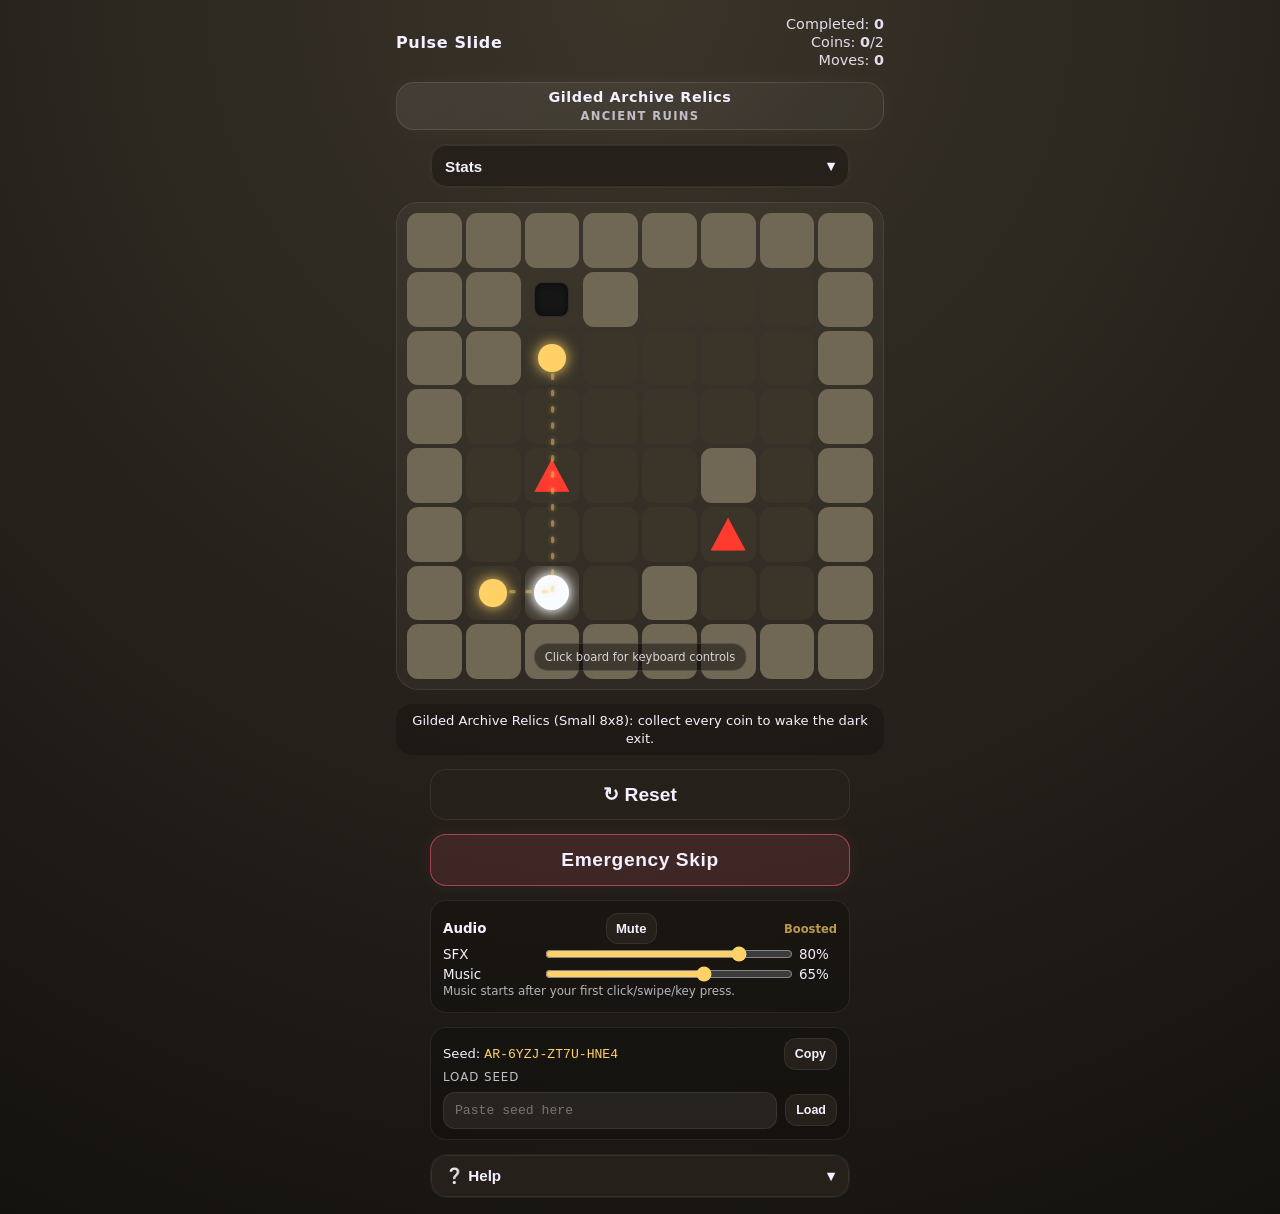
==== index.html @ e26da9d8 "added main file" ====
<!DOCTYPE html>
<html lang="en">
<head>
<meta charset="UTF-8" />
<meta name="viewport" content="width=device-width, initial-scale=1.0, maximum-scale=1.0, user-scalable=no" />
<title>Pulse Slide Puzzle - Themed Endless</title>
<style>
  :root {
    --bg: #12121a;
    --panel: #1d1d2a;
    --grid: #2e2e42;
    --text: #f3f0ff;
    --wall: #55556b;
    --player: #f8fbff;
    --coin: #ffd166;
    --spike: #ff4d2e;
    --exit: #6ee7b7;
    --tether: rgba(255, 209, 102, 0.42);
  }

  * { box-sizing: border-box; -webkit-tap-highlight-color: transparent; }

  body {
    margin: 0;
    min-height: 100vh;
    background: radial-gradient(circle at top, #202033, var(--bg));
    color: var(--text);
    font-family: system-ui, Arial, sans-serif;
    display: flex;
    justify-content: center;
  }

  .app {
    width: min(100vw, 520px);
    min-height: 100vh;
    padding: 16px;
    display: flex;
    flex-direction: column;
    gap: 14px;
  }

  header {
    display: flex;
    justify-content: space-between;
    align-items: center;
    gap: 10px;
  }

  h1 {
    font-size: 1.25rem;
    margin: 0;
    letter-spacing: 0.04em;
  }

  .stats {
    font-size: 0.9rem;
    opacity: 0.9;
    text-align: right;
  }

  .top-stats {
    display: grid;
    gap: 2px;
  }

  .level-name {
    text-align: center;
    background: linear-gradient(135deg, rgba(255,255,255,0.08), rgba(255,255,255,0.035));
    border: 1px solid rgba(255,255,255,0.10);
    border-radius: 18px;
    padding: 10px 12px;
    font-size: 1.05rem;
    font-weight: 800;
    letter-spacing: 0.04em;
    box-shadow: 0 0 28px rgba(255,255,255,0.035);
  }

  .region-name {
    display: block;
    margin-top: 4px;
    font-size: 0.72rem;
    font-weight: 700;
    letter-spacing: 0.12em;
    text-transform: uppercase;
    opacity: 0.72;
  }

  .region-popup {
    position: fixed;
    left: 50%;
    top: 18px;
    z-index: 20;
    width: min(calc(100vw - 32px), 430px);
    padding: 16px;
    border-radius: 20px;
    background: rgba(12,12,18,0.92);
    border: 1px solid rgba(255,255,255,0.18);
    color: var(--text);
    text-align: center;
    box-shadow: 0 20px 50px rgba(0,0,0,0.35), 0 0 30px var(--player);
    transform: translate(-50%, -140%);
    opacity: 0;
    pointer-events: none;
    transition: transform 260ms ease, opacity 260ms ease;
  }

  .region-popup.show {
    transform: translate(-50%, 0);
    opacity: 1;
  }

  .region-popup strong {
    display: block;
    margin: 5px 0 2px;
    font-size: 1.15rem;
  }

  .region-popup span {
    font-size: 0.88rem;
    opacity: 0.82;
  }

  .stats-panel {
    background: rgba(0,0,0,0.20);
    border: 1px solid rgba(255,255,255,0.08);
    border-radius: 16px;
    overflow: hidden;
  }

  .stats-toggle {
    width: 100%;
    display: flex;
    justify-content: space-between;
    align-items: center;
    padding: 12px 14px;
    font-size: 0.95rem;
    border-radius: 16px;
  }

  .stats-grid {
    display: none;
    grid-template-columns: repeat(2, 1fr);
    gap: 8px;
    padding: 0 12px 12px;
  }

  .stats-panel.open .stats-grid {
    display: grid;
  }

  .stat-card {
    background: rgba(255,255,255,0.05);
    border-radius: 12px;
    padding: 10px;
    font-size: 0.85rem;
  }

  .stat-card strong {
    display: block;
    font-size: 1.2rem;
    margin-top: 2px;
  }

  .new-run-card {
    grid-column: 1 / -1;
    display: grid;
    grid-template-columns: 1fr auto;
    align-items: center;
    gap: 10px;
  }

  .new-run-button {
    padding: 9px 12px;
    border-radius: 12px;
    font-size: 0.78rem;
    white-space: nowrap;
  }

  .board-wrap {
    background: rgba(255,255,255,0.04);
    border: 1px solid rgba(255,255,255,0.08);
    border-radius: 22px;
    padding: 10px;
    touch-action: none;
    user-select: none;
  }

  #board {
    width: 100%;
    aspect-ratio: 1 / 1;
    display: grid;
    gap: 4px;
    position: relative;
  }

  .cell {
    position: relative;
    background: var(--grid);
    border-radius: 11px;
    overflow: hidden;
    z-index: 1;
  }

  .tether-layer {
    position: absolute;
    inset: 0;
    width: 100%;
    height: 100%;
    pointer-events: none;
    z-index: 2;
    overflow: visible;
  }

  .energy-tether {
    stroke: var(--tether);
    stroke-width: 0.055;
    stroke-linecap: round;
    stroke-dasharray: 0.06 0.22;
    filter: drop-shadow(0 0 0.05px var(--coin));
    animation: tetherFlow 4.8s linear infinite;
  }

  .cell.wall { background: var(--wall); }

  .piece {
    position: absolute;
    inset: 18%;
    display: grid;
    place-items: center;
    animation: pulse 1.4s infinite ease-in-out;
    z-index: 3;
  }

  .player {
    background: var(--player);
    border-radius: 50%;
    border: 2px solid rgba(255,255,255,0.85);
    box-shadow: 0 0 20px var(--player), 0 0 9px rgba(255,255,255,0.8);
  }

  #board.player-sliding .cell .player,
  #board.player-entering-door .cell .player {
    opacity: 0;
    visibility: hidden;
  }

  .slide-player-overlay {
    position: absolute;
    border-radius: 50%;
    background: var(--player);
    border: 2px solid rgba(255,255,255,0.85);
    box-shadow: 0 0 22px var(--player), 0 0 11px rgba(255,255,255,0.85);
    z-index: 30;
    pointer-events: none;
    animation: slidePlayerPulse 700ms ease-in-out infinite;
    will-change: transform, left, top;
  }

  @keyframes slidePlayerPulse {
    0%, 100% { transform: translate(-50%, -50%) scale(0.92); opacity: 0.82; }
    50% { transform: translate(-50%, -50%) scale(1.06); opacity: 1; }
  }

  .player.player-spawn {
    animation: playerSpawnIn 520ms cubic-bezier(0.16, 1, 0.3, 1) forwards, pulse 1.4s infinite ease-in-out 520ms;
  }

  .player.player-spawn::before,
  .player.player-spawn::after {
    content: "";
    position: absolute;
    inset: -70%;
    border-radius: 999px;
    pointer-events: none;
  }

  .player.player-spawn::before {
    border: 2px solid var(--player);
    box-shadow: 0 0 22px var(--player), inset 0 0 16px var(--player);
    animation: playerSpawnRing 560ms ease-out forwards;
  }

  .player.player-spawn::after {
    background: radial-gradient(circle, rgba(255,255,255,0.55), transparent 62%);
    animation: playerSpawnGlow 500ms ease-out forwards;
  }

  .board-wrap.player-spawn-glow {
    animation: playerBoardSpawnGlow 560ms ease-out;
  }

  .player.player-dematerialize {
    animation: playerDematerialize 620ms ease-in forwards;
  }

  .player.player-dematerialize::before,
  .player.player-dematerialize::after {
    content: "";
    position: absolute;
    inset: -80%;
    border-radius: 999px;
    pointer-events: none;
  }

  .player.player-dematerialize::before {
    border: 2px solid var(--spike);
    box-shadow: 0 0 24px var(--spike), inset 0 0 18px var(--spike);
    animation: playerDeathRing 620ms ease-out forwards;
  }

  .player.player-dematerialize::after {
    background: radial-gradient(circle, rgba(255,255,255,0.62), var(--spike) 34%, transparent 68%);
    mix-blend-mode: screen;
    animation: playerDeathGlow 560ms ease-out forwards;
  }


  .player-death-screen-flash {
    position: fixed;
    inset: 0;
    z-index: 92;
    pointer-events: none;
    background: var(--player);
    opacity: 0;
    animation: playerDeathScreenFlash 360ms ease-out forwards;
  }

  @keyframes playerDeathScreenFlash {
    0% { opacity: 0; }
    18% { opacity: 0.34; }
    100% { opacity: 0; }
  }

  .board-wrap.player-death-glow {
    animation: playerBoardDeathGlow 420ms ease-out;
  }

  .player-death-burst {
    position: absolute;
    width: min(12%, 54px);
    aspect-ratio: 1 / 1;
    left: 50%;
    top: 50%;
    transform: translate(-50%, -50%);
    pointer-events: none;
    z-index: 14;
  }

  .player-death-burst span {
    position: absolute;
    left: 50%;
    top: 50%;
    width: 14%;
    height: 14%;
    border-radius: 999px;
    background: var(--player);
    box-shadow: 0 0 10px var(--player), 0 0 18px var(--spike);
    transform: translate(-50%, -50%) scale(0.5);
    opacity: 0;
    animation: playerDeathParticle 620ms ease-out forwards;
  }

  .player-death-burst span:nth-child(1) { --dx: -1.30; --dy: -1.05; animation-delay: 0ms; }
  .player-death-burst span:nth-child(2) { --dx:  1.18; --dy: -1.10; animation-delay: 25ms; }
  .player-death-burst span:nth-child(3) { --dx: -1.48; --dy:  0.08; animation-delay: 50ms; }
  .player-death-burst span:nth-child(4) { --dx:  1.42; --dy:  0.02; animation-delay: 75ms; }
  .player-death-burst span:nth-child(5) { --dx: -0.82; --dy:  1.08; animation-delay: 100ms; }
  .player-death-burst span:nth-child(6) { --dx:  0.86; --dy:  1.15; animation-delay: 125ms; }
  .player-death-burst span:nth-child(7) { --dx:  0.00; --dy: -1.55; animation-delay: 150ms; }
  .player-death-burst span:nth-child(8) { --dx:  0.10; --dy:  1.55; animation-delay: 175ms; }
  .player-death-burst span:nth-child(9) { --dx: -1.08; --dy: -0.48; animation-delay: 200ms; }
  .player-death-burst span:nth-child(10) { --dx:  1.08; --dy: -0.46; animation-delay: 225ms; }

  .coin {
    inset: 25%;
    background: var(--coin);
    border-radius: 50%;
    box-shadow: 0 0 14px var(--coin);
    animation-duration: 1s;
  }

  .coin-screen-flash {
    position: fixed;
    inset: 0;
    z-index: 90;
    pointer-events: none;
    background: var(--coin);
    opacity: 0;
    animation: coinScreenFlash 170ms ease-out forwards;
  }

  .board-wrap.coin-glow {
    animation: coinBoardGlow 230ms ease-out;
  }

  .coin-burst {
    position: absolute;
    width: min(9.5%, 42px);
    aspect-ratio: 1 / 1;
    border-radius: 999px;
    background: var(--coin);
    box-shadow: 0 0 18px var(--coin), 0 0 34px var(--coin);
    pointer-events: none;
    z-index: 12;
    transform: translate(-50%, -50%) scale(0.65);
    animation: coinBurstPop 260ms ease-out forwards;
  }

  .coin-burst::after {
    content: "";
    position: absolute;
    inset: -45%;
    border-radius: inherit;
    border: 2px solid var(--coin);
    opacity: 0.85;
    animation: coinRingPop 310ms ease-out forwards;
  }

  @keyframes playerSpawnIn {
    0% { transform: scale(0.2); opacity: 0; filter: blur(4px); }
    55% { transform: scale(1.22); opacity: 1; filter: blur(0); }
    78% { transform: scale(0.92); opacity: 1; }
    100% { transform: scale(1); opacity: 1; }
  }

  @keyframes playerSpawnRing {
    0% { transform: scale(0.2); opacity: 0.95; }
    100% { transform: scale(1.85); opacity: 0; }
  }

  @keyframes playerSpawnGlow {
    0% { transform: scale(0.35); opacity: 0.9; }
    100% { transform: scale(1.8); opacity: 0; }
  }

  @keyframes playerBoardSpawnGlow {
    0% { box-shadow: 0 0 0 rgba(0,0,0,0), inset 0 0 0 rgba(0,0,0,0); }
    42% { box-shadow: 0 0 26px var(--player), inset 0 0 18px rgba(255,255,255,0.38); }
    100% { box-shadow: 0 0 0 rgba(0,0,0,0), inset 0 0 0 rgba(0,0,0,0); }
  }

  @keyframes playerDematerialize {
    0% { transform: scale(1); opacity: 1; filter: blur(0); }
    28% { transform: scale(1.26); opacity: 1; filter: blur(0); }
    100% { transform: scale(0.16) rotate(18deg); opacity: 0; filter: blur(6px); }
  }

  @keyframes playerDeathRing {
    0% { transform: scale(0.35); opacity: 0.95; }
    100% { transform: scale(2.2); opacity: 0; }
  }

  @keyframes playerDeathGlow {
    0% { transform: scale(0.35); opacity: 0.95; }
    100% { transform: scale(1.85); opacity: 0; }
  }

  @keyframes playerBoardDeathGlow {
    0% { box-shadow: 0 0 0 rgba(0,0,0,0), inset 0 0 0 rgba(0,0,0,0); }
    38% { box-shadow: 0 0 34px var(--spike), inset 0 0 26px rgba(255,77,46,0.42); }
    100% { box-shadow: 0 0 0 rgba(0,0,0,0), inset 0 0 0 rgba(0,0,0,0); }
  }

  @keyframes playerDeathParticle {
    0% { transform: translate(-50%, -50%) scale(0.45); opacity: 0; }
    18% { opacity: 1; }
    100% { transform: translate(calc(-50% + (var(--dx) * 34px)), calc(-50% + (var(--dy) * 34px))) scale(0.1); opacity: 0; }
  }

  @keyframes coinScreenFlash {
    0% { opacity: 0.14; }
    100% { opacity: 0; }
  }

  @keyframes coinBoardGlow {
    0% { box-shadow: 0 0 0 rgba(0,0,0,0), 0 0 0 var(--coin); }
    45% { box-shadow: 0 0 28px var(--coin), inset 0 0 22px var(--coin); }
    100% { box-shadow: 0 0 0 rgba(0,0,0,0), inset 0 0 0 rgba(0,0,0,0); }
  }

  @keyframes coinBurstPop {
    0% { transform: translate(-50%, -50%) scale(0.55); opacity: 0.95; }
    70% { transform: translate(-50%, -50%) scale(1.75); opacity: 0.72; }
    100% { transform: translate(-50%, -50%) scale(2.1); opacity: 0; }
  }

  @keyframes coinRingPop {
    0% { transform: scale(0.25); opacity: 0.9; }
    100% { transform: scale(1.7); opacity: 0; }
  }

  .spike {
    inset: 20% 18%;
    background: var(--spike);
    clip-path: polygon(50% 0%, 100% 100%, 0% 100%);
    box-shadow: 0 0 14px var(--spike);
    animation-duration: 0.82s;
  }

  .exit {
    inset: 18%;
    background: var(--coin);
    border-radius: 25%;
    box-shadow: 0 0 18px var(--coin);
  }

  .exit.locked {
    background: rgba(12, 14, 18, 0.92);
    border: 1px solid rgba(255,255,255,0.12);
    box-shadow: inset 0 0 10px rgba(0,0,0,0.8);
    animation: none;
    opacity: 0.82;
  }

  .exit.active {
    animation-duration: 0.95s;
  }

  @keyframes pulse {
    0%, 100% { transform: scale(0.9); opacity: 0.75; }
    50% { transform: scale(1.05); opacity: 1; }
  }

  @keyframes tetherFlow {
    from { stroke-dashoffset: 0; opacity: 0.16; }
    50% { opacity: 0.36; }
    to { stroke-dashoffset: -1.4; opacity: 0.16; }
  }


  .seed-panel {
    display: grid;
    gap: 10px;
    margin-top: 10px;
    padding: 10px 12px;
    border-radius: 16px;
    background: rgba(0,0,0,0.22);
    border: 1px solid rgba(255,255,255,0.08);
    font-size: 0.82rem;
  }

  .seed-current {
    display: flex;
    align-items: center;
    justify-content: space-between;
    gap: 10px;
  }

  .seed-load {
    display: grid;
    grid-template-columns: 1fr auto;
    gap: 8px;
    align-items: center;
  }

  .seed-load label {
    grid-column: 1 / -1;
    font-size: 0.74rem;
    opacity: 0.78;
    text-transform: uppercase;
    letter-spacing: 0.08em;
  }

  .seed-load input {
    min-width: 0;
    border: 0;
    border-radius: 12px;
    padding: 11px 12px;
    background: rgba(255,255,255,0.07);
    color: var(--text);
    font-family: ui-monospace, SFMono-Regular, Menlo, Consolas, monospace;
    font-size: 0.82rem;
    box-shadow: inset 0 0 0 1px rgba(255,255,255,0.08);
  }

  .seed-input-panel {
    margin-top: 0;
  }

  .seed-button-panel {
    margin-top: 0;
  }

  .seed-load-input-only {
    grid-template-columns: 1fr;
  }

  .seed-load-button-wide {
    width: 100%;
    padding: 11px 12px;
  }

  .seed-panel code {
    font-family: ui-monospace, SFMono-Regular, Menlo, Consolas, monospace;
    color: var(--coin);
    overflow-wrap: anywhere;
  }

  .seed-copy {
    padding: 9px 11px;
    border-radius: 12px;
    font-size: 0.78rem;
    white-space: nowrap;
  }

  .help-panel {
    background: rgba(0,0,0,0.20);
    border: 1px solid rgba(255,255,255,0.08);
    border-radius: 16px;
    overflow: hidden;
  }

  .help-toggle {
    width: 100%;
    display: flex;
    justify-content: space-between;
    align-items: center;
    padding: 12px 14px;
    font-size: 0.95rem;
    border-radius: 16px;
  }

  .help-content {
    display: none;
    padding: 0 14px 14px;
    font-size: 0.9rem;
    line-height: 1.55;
    opacity: 0.95;
  }

  .help-panel.open .help-content { display: block; }

  .help-icons {
    display: grid;
    grid-template-columns: repeat(2, 1fr);
    gap: 6px;
    margin-bottom: 8px;
  }

  .help-icons span {
    background: rgba(255,255,255,0.05);
    border-radius: 10px;
    padding: 7px 8px;
  }

  .board-wrap.wall-shake {
    animation: wallShake 170ms ease-in-out;
  }

  @keyframes wallShake {
    0%, 100% { transform: translateX(0); }
    20% { transform: translateX(-4px); }
    40% { transform: translateX(4px); }
    60% { transform: translateX(-2px); }
    80% { transform: translateX(2px); }
  }



  @media (prefers-reduced-motion: reduce) {
    .board-wrap.wall-shake,
    .board-wrap.coin-glow,
    .board-wrap.player-spawn-glow,
    .coin-screen-flash,
    .coin-burst,
    .coin-burst::after,
    .player.player-spawn,
    .player.player-spawn::before,
    .player.player-spawn::after { animation: none; }
  }

  .energy-tether.exit-ready {
    stroke: var(--coin);
    stroke-width: 0.06;
    filter: drop-shadow(0 0 0.06px var(--coin));
  }


  .level-transition {
    position: fixed;
    inset: 0;
    z-index: 100;
    pointer-events: none;
    background: var(--exit);
    opacity: 0;
    transition: opacity 360ms ease;
  }

  .level-transition.show {
    opacity: 1;
  }

  .controls {
    display: flex;
    justify-content: center;
    margin: 0 auto;
  }

  .reset-button {
    min-width: 150px;
  }

  button {
    border: 0;
    border-radius: 16px;
    background: var(--panel);
    color: var(--text);
    padding: 14px;
    font-size: 1.2rem;
    font-weight: 700;
    box-shadow: inset 0 0 0 1px rgba(255,255,255,0.08);
  }

  button:active { transform: scale(0.96); }
  .empty { visibility: hidden; }

  .message {
    min-height: 42px;
    padding: 12px;
    background: rgba(0,0,0,0.22);
    border-radius: 16px;
    font-size: 0.95rem;
    line-height: 1.35;
    text-align: center;
  }

  .legend {
    display: grid;
    grid-template-columns: repeat(2, 1fr);
    gap: 8px;
    font-size: 0.85rem;
    opacity: 0.9;
  }

  .skip-button {
    border: 1px solid rgba(255,92,122,0.55);
    background: rgba(255,92,122,0.13);
    color: var(--text);
    border-radius: 16px;
    padding: 13px 14px;
    font-weight: 800;
    letter-spacing: 0.03em;
    box-shadow: 0 0 18px rgba(255,92,122,0.08);
  }

  .skip-button:active {
    transform: scale(0.98);
  }

  .legend span {
    background: rgba(255,255,255,0.05);
    border-radius: 12px;
    padding: 8px;
  }


  .cell.spike-cell {
    overflow: visible;
  }

  .spike-emitter {
    position: absolute;
    inset: 0;
    z-index: 4;
    pointer-events: none;
    overflow: visible;
  }

  .spike-particle {
    position: absolute;
    width: 9%;
    height: 9%;
    left: 50%;
    top: 45%;
    border-radius: 999px;
    background: var(--spike);
    opacity: 0;
    pointer-events: none;
    box-shadow: 0 0 8px var(--spike), 0 0 14px var(--spike);
    animation: spikeEmber 1.55s ease-out infinite;
    transform: translate(-50%, -50%) scale(0.25);
  }

  .spike-particle.p1 { --dx: -1.20; --dy: -1.22; animation-delay: -0.05s; }
  .spike-particle.p2 { --dx:  1.12; --dy: -1.02; animation-delay: -0.24s; }
  .spike-particle.p3 { --dx: -0.88; --dy:  0.58; animation-delay: -0.43s; }
  .spike-particle.p4 { --dx:  0.94; --dy:  0.44; animation-delay: -0.66s; }
  .spike-particle.p5 { --dx:  0.00; --dy: -1.48; animation-delay: -0.88s; }
  .spike-particle.p6 { --dx: -1.38; --dy: -0.18; animation-delay: -1.08s; }
  .spike-particle.p7 { --dx:  1.36; --dy: -0.26; animation-delay: -1.25s; }
  .spike-particle.p8 { --dx:  0.28; --dy:  0.92; animation-delay: -1.42s; }

  @keyframes spikeEmber {
    0% { transform: translate(-50%, -50%) scale(0.2); opacity: 0; }
    16% { opacity: 0.95; }
    55% { opacity: 0.55; }
    100% { transform: translate(calc(-50% + (var(--dx) * 22px)), calc(-50% + (var(--dy) * 22px))) scale(0.08); opacity: 0; }
  }

  .skip-modal-backdrop {
    position: fixed;
    inset: 0;
    z-index: 40;
    display: none;
    align-items: center;
    justify-content: center;
    padding: 18px;
    background: rgba(0, 0, 0, 0.58);
    backdrop-filter: blur(5px);
  }

  .skip-modal-backdrop.show {
    display: flex;
  }

  .skip-modal {
    width: min(100%, 420px);
    border-radius: 24px;
    padding: 18px;
    text-align: center;
    background: rgba(18, 18, 26, 0.96);
    border: 1px solid rgba(255, 255, 255, 0.16);
    box-shadow: 0 24px 70px rgba(0,0,0,0.45), 0 0 24px rgba(255, 92, 122, 0.16);
  }

  .skip-modal h2 {
    margin: 0 0 8px;
    font-size: 1.1rem;
  }

  .skip-modal p {
    margin: 8px 0;
    line-height: 1.35;
    opacity: 0.9;
  }

  .skip-level-title {
    display: block;
    margin: 10px 0;
    font-size: 1.05rem;
    font-weight: 900;
    color: var(--coin);
  }

  .skip-modal-actions {
    display: grid;
    grid-template-columns: 1fr;
    gap: 10px;
    margin-top: 16px;
  }

  .skip-keep-button {
    background: rgba(255,255,255,0.10);
  }

  .skip-confirm-button {
    border: 1px solid rgba(255,92,122,0.62);
    background: rgba(255,92,122,0.18);
  }


  .audio-panel {
    display: grid;
    gap: 10px;
    padding: 12px;
    border-radius: 16px;
    background: rgba(0,0,0,0.22);
    border: 1px solid rgba(255,255,255,0.08);
    font-size: 0.84rem;
  }

  .audio-panel-header {
    display: flex;
    justify-content: space-between;
    align-items: center;
    gap: 10px;
    font-weight: 800;
  }

  .audio-row {
    display: grid;
    grid-template-columns: 92px 1fr 38px;
    align-items: center;
    gap: 8px;
  }

  .audio-row input[type="range"] {
    width: 100%;
    accent-color: var(--coin);
  }

  .mute-button {
    padding: 8px 10px;
    border-radius: 12px;
    font-size: 0.82rem;
    white-space: nowrap;
  }

  .audio-hint {
    font-size: 0.74rem;
    opacity: 0.72;
    line-height: 1.3;
  }

</style>

<style id="compact-layout-patch">
html,body{height:100vh;overflow:hidden;}
body{overscroll-behavior:none;}
.app{
height:100vh!important;
max-height:100vh!important;
padding:8px!important;
gap:8px!important;
overflow:hidden!important;
}
header h1{font-size:1rem!important}
.level-name{padding:6px 10px!important;font-size:.9rem!important}
.message{min-height:auto!important;padding:8px!important;font-size:.82rem!important}
.stats-panel,.seed-panel,.audio-panel,.help-panel{display:none!important;}
.board-wrap{flex:1 1 auto!important;min-height:0!important;}
#board{height:auto!important;max-height:100%!important;}
.compact-menu-btn{
position:fixed;right:8px;bottom:8px;z-index:999;
padding:10px 12px;border-radius:12px;
}
.compact-drawer{
display:none;position:fixed;left:8px;right:8px;bottom:56px;
max-height:55vh;overflow:auto;z-index:998;
background:#1d1d2a;border-radius:16px;padding:10px;
}
.compact-drawer.open{display:block;}
.compact-drawer .stats-panel,
.compact-drawer .seed-panel,
.compact-drawer .audio-panel,
.compact-drawer .help-panel{display:block!important;margin-bottom:8px;}
</style>


<style id="bottom-controls-patch">
/* Bottom gameplay controls: use the empty space beside the Menu button */
.bottom-game-controls {
  position: fixed;
  left: 8px;
  right: 118px;
  bottom: 8px;
  z-index: 999;
  display: grid;
  grid-template-columns: 1fr 1fr;
  gap: 8px;
}

.bottom-game-controls button {
  padding: 10px 8px !important;
  border-radius: 12px !important;
  font-size: 0.9rem !important;
  min-width: 0 !important;
  width: 100%;
  white-space: nowrap;
}

.bottom-game-controls .skip-button {
  margin: 0 !important;
}

.compact-menu-btn {
  right: 8px !important;
  bottom: 8px !important;
  width: 102px;
  padding: 10px 8px !important;
  font-size: 0.9rem !important;
}

.controls,
body > .skip-button,
.app > .skip-button {
  display: none !important;
}

.app {
  padding-bottom: 58px !important;
}

.message {
  margin-bottom: 0 !important;
}
</style>


<style id="responsive-desktop-patch">
@media (min-width: 900px) {
  html, body {
    overflow: hidden !important;
    height: 100vh !important;
  }

  body {
    align-items: center;
  }

  .app {
    width: min(1180px, 96vw) !important;
    height: min(920px, 96vh) !important;
    max-height: 96vh !important;
    min-height: 0 !important;
    display: grid !important;
    grid-template-columns: minmax(520px, 1fr) 330px !important;
    grid-template-rows: auto auto 1fr auto !important;
    gap: 12px !important;
    padding: 12px !important;
    overflow: hidden !important;
  }

  header {
    grid-column: 1 / -1;
  }

  .level-name {
    grid-column: 1 / 2;
  }

  .board-wrap {
    grid-column: 1 / 2;
    grid-row: 3 / 4;
    min-height: 0 !important;
    height: 100% !important;
    display: grid;
    place-items: center;
  }

  #board {
    width: min(100%, calc(96vh - 170px)) !important;
    max-width: 760px !important;
  }

  .message {
    grid-column: 1 / 2;
    grid-row: 4 / 5;
    white-space: normal !important;
  }

  .compact-menu-btn,
  .bottom-game-controls {
    display: none !important;
  }

  .compact-drawer {
    display: contents !important;
    position: static !important;
    max-height: none !important;
    overflow: visible !important;
    background: transparent !important;
    padding: 0 !important;
  }

  .compact-drawer .stats-panel,
  .compact-drawer .seed-panel,
  .compact-drawer .audio-panel,
  .compact-drawer .help-panel {
    display: block !important;
  }

  .stats-panel,
  .audio-panel,
  .seed-panel,
  .help-panel {
    display: block !important;
    grid-column: 2 / 3;
    margin: 0 !important;
  }

  .stats-panel {
    grid-row: 2 / 3;
  }

  .audio-panel {
    grid-row: 3 / 4;
    align-self: start;
  }

  .seed-panel {
    grid-row: 3 / 4;
    align-self: center;
  }

  .help-panel {
    grid-row: 3 / 4;
    align-self: end;
  }

  .controls {
    display: flex !important;
    grid-column: 2 / 3;
    grid-row: 4 / 5;
    margin: 0 !important;
  }

  .app > .skip-button {
    display: block !important;
    grid-column: 2 / 3;
    grid-row: 4 / 5;
    align-self: end;
    margin-top: 58px;
  }

  .reset-button,
  .skip-button {
    width: 100%;
    font-size: 1rem !important;
    padding: 12px !important;
  }
}
</style>


<style id="desktop-safe-revert-patch">
/* Desktop safety patch: keep the proven original layout on desktop.
   Mobile still uses the compact no-scroll layout with bottom controls. */
@media (min-width: 900px) {
  html, body {
    height: auto !important;
    min-height: 100vh !important;
    overflow: auto !important;
    overscroll-behavior: auto !important;
  }

  body {
    display: flex !important;
    justify-content: center !important;
    align-items: flex-start !important;
  }

  .app {
    width: min(100vw, 520px) !important;
    min-height: 100vh !important;
    height: auto !important;
    max-height: none !important;
    padding: 16px !important;
    display: flex !important;
    flex-direction: column !important;
    grid-template-columns: none !important;
    grid-template-rows: none !important;
    gap: 14px !important;
    overflow: visible !important;
    padding-bottom: 16px !important;
  }

  header,
  .level-name,
  .board-wrap,
  .message,
  .stats-panel,
  .seed-panel,
  .audio-panel,
  .help-panel,
  .controls,
  .app > .skip-button {
    grid-column: auto !important;
    grid-row: auto !important;
  }

  .board-wrap {
    flex: none !important;
    height: auto !important;
    min-height: auto !important;
    display: block !important;
  }

  #board {
    width: 100% !important;
    max-width: none !important;
    height: auto !important;
    aspect-ratio: 1 / 1 !important;
  }

  .message {
    white-space: normal !important;
    overflow: visible !important;
    text-overflow: clip !important;
  }

  .compact-menu-btn,
  .compact-drawer,
  .bottom-game-controls {
    display: none !important;
  }

  .stats-panel,
  .seed-panel,
  .audio-panel,
  .help-panel {
    display: block !important;
    position: static !important;
    margin: 0 !important;
  }

  .stats-grid {
    display: none;
  }

  .stats-panel.open .stats-grid {
    display: grid;
  }

  .controls {
    display: flex !important;
    justify-content: center !important;
    margin: 0 auto !important;
  }

  .app > .skip-button {
    display: block !important;
    margin: 0 !important;
    align-self: stretch !important;
  }

  .reset-button {
    min-width: 150px !important;
  }

  .reset-button,
  .skip-button {
    width: auto;
    font-size: 1.2rem !important;
    padding: 14px !important;
  }
}
</style>


<style id="options-restore-patch">
@media (min-width: 900px) {
  .compact-drawer {
    display: none !important;
  }

  .app .stats-panel,
  .app .seed-panel,
  .app .audio-panel,
  .app .help-panel {
    display: block !important;
  }
}

@media (max-width: 899px) {
  .compact-drawer.open .stats-panel,
  .compact-drawer.open .seed-panel,
  .compact-drawer.open .audio-panel,
  .compact-drawer.open .help-panel {
    display: block !important;
  }
}
</style>


<style id="desktop-options-stack-patch">
@media (min-width: 900px) {
  .app {
    align-items: stretch !important;
  }

  .stats-panel,
  .audio-panel,
  .seed-panel,
  .help-panel,
  .controls,
  .app > .skip-button {
    width: 100% !important;
    max-width: 420px !important;
    margin-left: auto !important;
    margin-right: auto !important;
  }

  .audio-panel,
  .seed-panel,
  .help-panel {
    align-self: center !important;
  }

  .help-toggle {
    width: 100% !important;
  }

  .seed-load {
    grid-template-columns: 1fr auto !important;
  }

  .seed-load input {
    width: 100% !important;
  }

  .controls {
    display: flex !important;
    justify-content: center !important;
  }

  .reset-button {
    width: 100% !important;
  }

  .app > .skip-button {
    display: block !important;
  }
}
</style>


<style id="boosted-audio-label-patch">
.audio-panel-header::after {
  content: "Boosted";
  font-size: 0.72rem;
  opacity: 0.7;
  margin-left: 8px;
  color: var(--coin);
}
</style>


<style id="keyboard-focus-patch">
.keyboard-focus-hint {
  position: absolute;
  left: 50%;
  bottom: 8px;
  transform: translateX(-50%);
  z-index: 50;
  padding: 6px 10px;
  border-radius: 999px;
  background: rgba(0,0,0,0.55);
  border: 1px solid rgba(255,255,255,0.16);
  color: var(--text);
  font-size: 0.72rem;
  opacity: 0.78;
  pointer-events: none;
  transition: opacity 180ms ease;
}

.board-wrap.keyboard-active {
  box-shadow: 0 0 24px var(--coin), inset 0 0 14px rgba(255,255,255,0.14);
  border-color: var(--coin);
}

.board-wrap.keyboard-active .keyboard-focus-hint {
  opacity: 0;
}

@media (max-width: 899px) {
  .keyboard-focus-hint {
    display: none;
  }
}
</style>

</head>
<body>
  <main class="app">
    <header>
      <h1>Pulse Slide</h1>
      <div class="stats top-stats">
        <div>Completed: <strong id="completedDisplay">0</strong></div>
        <div>Coins: <strong id="coins">0</strong>/<span id="totalCoins">0</span></div>
        <div>Moves: <strong id="moves">0</strong></div>
      </div>
    </header>

    <section class="level-name">
      <span id="levelNameDisplay">Basic Name</span>
      <span class="region-name" id="regionNameDisplay">Ancient Ruins</span>
    </section>

    <div class="region-popup" id="regionPopup">
      <div>NEW REGION DISCOVERED</div>
      <strong id="regionPopupTitle">Ancient Ruins</strong>
      <span id="regionPopupText">The path shifts into a new color.</span>
    </div>

    <section class="stats-panel" id="statsPanel">
      <button class="stats-toggle" id="statsToggle" type="button">
        <span>Stats</span><span id="statsArrow">▾</span>
      </button>
      <div class="stats-grid">
        <div class="stat-card">Levels completed<strong id="statCompleted">0</strong></div>
        <div class="stat-card">Deaths<strong id="statDeaths">0</strong></div>
        <div class="stat-card">Successes<strong id="statSuccesses">0</strong></div>
        <div class="stat-card">Total moves<strong id="statMoves">0</strong></div>
        <div class="stat-card">Coins collected<strong id="statCoins">0</strong></div>
        <div class="stat-card">Restarts used<strong id="statRestarts">0</strong></div>
        <div class="stat-card">Emergency skips<strong id="statSkips">0</strong></div>
        <div class="stat-card new-run-card">New run<button class="new-run-button" id="newRunButton" type="button">Start Over</button></div>
      </div>
    </section>

    <section class="board-wrap" id="swipeArea">
      <div id="board"></div>
    </section>

    <div class="message" id="message">Swipe anywhere on the board. You slide until you hit a wall. Collect all coins, avoid spikes, then reach the coin-lit exit.</div>

    <div class="controls">
      <button class="reset-button" onclick="resetLevel()" type="button">↻ Reset</button>
    </div>

    <button class="skip-button" onclick="requestSkip()" type="button">Emergency Skip</button>

    <section class="seed-panel">
      <div class="seed-current">
        <div>Seed: <code id="seedDisplay">----</code></div>
        <button class="seed-copy" id="copySeedButton" type="button">Copy</button>
      </div>
      <div class="seed-load">
        <label for="seedInput">Load Seed</label>
        <input id="seedInput" type="text" inputmode="text" autocomplete="off" placeholder="Paste seed here" />
        <button class="seed-copy" id="loadSeedButton" type="button">Load</button>
      </div>
    </section>


    <section class="audio-panel" id="audioPanel">
      <div class="audio-panel-header">
        <span>Audio</span>
        <button class="mute-button" id="muteButton" type="button">Mute</button>
      </div>
      <label class="audio-row" for="sfxVolume">
        <span>SFX</span>
        <input id="sfxVolume" type="range" min="0" max="100" value="80" />
        <span id="sfxVolumeText">80%</span>
      </label>
      <label class="audio-row" for="musicVolume">
        <span>Music</span>
        <input id="musicVolume" type="range" min="0" max="100" value="65" />
        <span id="musicVolumeText">65%</span>
      </label>
      <div class="audio-hint" id="musicStatus">Music starts after your first click/swipe/key press.</div>
    </section>

    <section class="help-panel" id="helpPanel">
      <button class="help-toggle" id="helpToggle" type="button">
        <span>❔ Help</span><span id="helpArrow">▾</span>
      </button>
      <div class="help-content">
        <div class="help-icons">
          <span>🟣 You</span>
          <span>🟡 Collect</span>
          <span>🔺 Avoid</span>
          <span>🟩 Exit</span>
        </div>
        <div>Swipe to slide.</div>
        <div>Collect all coins.</div>
        <div>Reach the exit.</div>
      </div>
    </section>
  </main>

  <div class="level-transition" id="levelTransition"></div>

  <div class="skip-modal-backdrop" id="skipModal" role="dialog" aria-modal="true" aria-labelledby="skipModalTitle">
    <div class="skip-modal">
      <h2 id="skipModalTitle">⚠️ Emergency Skip?</h2>
      <p id="skipModalText">Are you sure you want to give up on this perfectly solvable level?</p>
      <strong class="skip-level-title" id="skipModalLevelName">Basic Name</strong>
      <p>We checked. It is solvable.</p>
      <div class="skip-modal-actions">
        <button class="skip-keep-button" id="skipCancelButton" type="button">Actually, I Got This</button>
        <button class="skip-confirm-button" id="skipConfirmButton" type="button">Accept Defeat</button>
      </div>
    </div>
  </div>

<script>
  const board = document.getElementById("board");
  const coinsEl = document.getElementById("coins");
  const totalCoinsEl = document.getElementById("totalCoins");
  const movesEl = document.getElementById("moves");
  const levelNameDisplayEl = document.getElementById("levelNameDisplay");
  const completedDisplayEl = document.getElementById("completedDisplay");
  const regionNameDisplayEl = document.getElementById("regionNameDisplay");
  const regionPopupEl = document.getElementById("regionPopup");
  const regionPopupTitleEl = document.getElementById("regionPopupTitle");
  const regionPopupTextEl = document.getElementById("regionPopupText");
  const statCompletedEl = document.getElementById("statCompleted");
  const statDeathsEl = document.getElementById("statDeaths");
  const statSuccessesEl = document.getElementById("statSuccesses");
  const statMovesEl = document.getElementById("statMoves");
  const statCoinsEl = document.getElementById("statCoins");
  const statRestartsEl = document.getElementById("statRestarts");
  const statSkipsEl = document.getElementById("statSkips");
  const statsPanel = document.getElementById("statsPanel");
  const statsToggle = document.getElementById("statsToggle");
  const statsArrow = document.getElementById("statsArrow");
  const messageEl = document.getElementById("message");
  const swipeArea = document.getElementById("swipeArea");
  const levelTransitionEl = document.getElementById("levelTransition");
  const seedDisplayEl = document.getElementById("seedDisplay");
  const copySeedButton = document.getElementById("copySeedButton");
  const seedInputEl = document.getElementById("seedInput");
  const loadSeedButton = document.getElementById("loadSeedButton");
  const helpPanel = document.getElementById("helpPanel");
  const helpToggle = document.getElementById("helpToggle");
  const helpArrow = document.getElementById("helpArrow");
  const skipModal = document.getElementById("skipModal");
  const skipModalText = document.getElementById("skipModalText");
  const skipModalLevelName = document.getElementById("skipModalLevelName");
  const skipCancelButton = document.getElementById("skipCancelButton");
  const skipConfirmButton = document.getElementById("skipConfirmButton");
  const newRunButton = document.getElementById("newRunButton");
  const sfxVolumeEl = document.getElementById("sfxVolume");
  const sfxVolumeTextEl = document.getElementById("sfxVolumeText");
  const musicVolumeEl = document.getElementById("musicVolume");
  const musicVolumeTextEl = document.getElementById("musicVolumeText");
  const muteButton = document.getElementById("muteButton");
  const musicStatusEl = document.getElementById("musicStatus");

  // Built-in SFX system. Uses Web Audio so the game stays a single HTML file.
  let audioCtx = null;
  let audioEnabled = true;

  const defaultAudioSettings = {
    sfxVolume: 0.80,
    musicVolume: 0.65,
    muted: false
  };
  let audioSettings = loadAudioSettings();

  function loadAudioSettings() {
    try {
      return { ...defaultAudioSettings, ...JSON.parse(localStorage.getItem("pulseSlideAudioSettings") || "{}") };
    } catch {
      return { ...defaultAudioSettings };
    }
  }

  function saveAudioSettings() {
    localStorage.setItem("pulseSlideAudioSettings", JSON.stringify(audioSettings));
  }

  function updateAudioUI() {
    sfxVolumeEl.value = Math.round(audioSettings.sfxVolume * 100);
    musicVolumeEl.value = Math.round(audioSettings.musicVolume * 100);
    sfxVolumeTextEl.textContent = `${Math.round(audioSettings.sfxVolume * 100)}%`;
    musicVolumeTextEl.textContent = `${Math.round(audioSettings.musicVolume * 100)}%`;
    muteButton.textContent = audioSettings.muted ? "Unmute" : "Mute";
  }

  function getSfxVolume(multiplier = 1) {
    if (audioSettings.muted) return 0;
    // Boosted range: 50% now equals the old 100%, and 100% is 2x louder.
    return Math.max(0, Math.min(1, audioSettings.sfxVolume)) * 2 * multiplier;
  }

  function getMusicVolume() {
    if (audioSettings.muted) return 0;
    // Boosted range: 50% now equals the old 100%, and 100% is 2x louder.
    return Math.max(0, Math.min(1, audioSettings.musicVolume)) * 2;
  }

  function getAudioCtx() {
    if (!audioEnabled) return null;
    try {
      const AudioContextClass = window.AudioContext || window.webkitAudioContext;
      if (!AudioContextClass) return null;
      if (!audioCtx) audioCtx = new AudioContextClass();
      if (audioCtx.state === "suspended") {
        audioCtx.resume().catch(() => {});
      }
      return audioCtx;
    } catch {
      audioEnabled = false;
      return null;
    }
  }

  async function ensureAudioRunning() {
    const ctx = getAudioCtx();
    if (!ctx) return null;
    if (ctx.state === "suspended") {
      try { await ctx.resume(); } catch {}
    }
    return ctx;
  }

  function currentCssColor(name, fallback) {
    return getComputedStyle(document.documentElement).getPropertyValue(name).trim() || fallback;
  }

  function playTone({ freq = 440, duration = 0.12, type = "sine", volume = 0.06, startGain = 1, endGain = 0.001, detune = 0, delay = 0, slideTo = null }) {
    const ctx = getAudioCtx();
    if (!ctx) return;
    const now = ctx.currentTime + delay;
    const osc = ctx.createOscillator();
    const gain = ctx.createGain();
    osc.type = type;
    osc.frequency.setValueAtTime(freq, now);
    if (slideTo) osc.frequency.exponentialRampToValueAtTime(Math.max(20, slideTo), now + duration);
    osc.detune.setValueAtTime(detune, now);
    const finalVolume = getSfxVolume(volume);
    if (finalVolume <= 0) return;
    gain.gain.setValueAtTime(Math.max(0.0001, finalVolume * startGain), now);
    gain.gain.exponentialRampToValueAtTime(Math.max(0.0001, finalVolume * endGain), now + duration);
    osc.connect(gain);
    gain.connect(ctx.destination);
    osc.start(now);
    osc.stop(now + duration + 0.03);
  }

  function playNoise({ duration = 0.16, volume = 0.045, delay = 0, filterFreq = 1000, type = "bandpass" } = {}) {
    const ctx = getAudioCtx();
    if (!ctx) return;
    const now = ctx.currentTime + delay;
    const bufferSize = Math.max(1, Math.floor(ctx.sampleRate * duration));
    const buffer = ctx.createBuffer(1, bufferSize, ctx.sampleRate);
    const data = buffer.getChannelData(0);
    for (let i = 0; i < bufferSize; i++) data[i] = Math.random() * 2 - 1;
    const source = ctx.createBufferSource();
    const filter = ctx.createBiquadFilter();
    const gain = ctx.createGain();
    source.buffer = buffer;
    filter.type = type;
    filter.frequency.setValueAtTime(filterFreq, now);
    const finalVolume = getSfxVolume(volume);
    if (finalVolume <= 0) return;
    gain.gain.setValueAtTime(finalVolume, now);
    gain.gain.exponentialRampToValueAtTime(0.0001, now + duration);
    source.connect(filter);
    filter.connect(gain);
    gain.connect(ctx.destination);
    source.start(now);
  }

  function playSfx(name) {
    switch (name) {
      case "spawn":
        playTone({ freq: 280, slideTo: 760, duration: 0.22, type: "sine", volume: 0.055 });
        playTone({ freq: 560, slideTo: 980, duration: 0.18, type: "triangle", volume: 0.032, delay: 0.04 });
        break;
      case "death":
        playTone({ freq: 620, slideTo: 95, duration: 0.42, type: "sawtooth", volume: 0.055 });
        playNoise({ duration: 0.30, volume: 0.035, filterFreq: 420, type: "lowpass" });
        break;
      case "slide":
        playTone({ freq: 190, slideTo: 260, duration: 0.11, type: "triangle", volume: 0.028 });
        break;
      case "coin":
        playTone({ freq: 720, slideTo: 1120, duration: 0.10, type: "sine", volume: 0.05 });
        playTone({ freq: 1160, slideTo: 1480, duration: 0.12, type: "sine", volume: 0.035, delay: 0.045 });
        break;
      case "doorIgnite":
        playTone({ freq: 240, slideTo: 680, duration: 0.32, type: "triangle", volume: 0.05 });
        playTone({ freq: 480, slideTo: 920, duration: 0.28, type: "sine", volume: 0.035, delay: 0.07 });
        break;
      case "enterDoor":
        playTone({ freq: 520, slideTo: 980, duration: 0.22, type: "sine", volume: 0.05 });
        playTone({ freq: 780, slideTo: 1320, duration: 0.28, type: "triangle", volume: 0.035, delay: 0.05 });
        break;
      case "flashFade":
        playNoise({ duration: 0.22, volume: 0.035, filterFreq: 1800, type: "highpass" });
        playTone({ freq: 900, slideTo: 420, duration: 0.20, type: "sine", volume: 0.025 });
        break;
      case "reset":
        playTone({ freq: 340, slideTo: 180, duration: 0.13, type: "square", volume: 0.035 });
        playTone({ freq: 220, slideTo: 520, duration: 0.16, type: "triangle", volume: 0.028, delay: 0.08 });
        break;
      case "button":
        playTone({ freq: 360, slideTo: 430, duration: 0.055, type: "triangle", volume: 0.025 });
        break;
    }
  }

  ["pointerdown", "keydown", "touchstart"].forEach(eventName => {
    window.addEventListener(eventName, () => getAudioCtx(), { once: true, passive: true });
  });

  // Procedural soundtrack system. No audio files are loaded; each region is built from Web Audio layers.
  // This version uses short scheduled notes, arpeggios, bass movement, and light percussion
  // so it feels more like a game soundtrack and less like a constant drone.
  const PROCEDURAL_MUSIC_PROFILES = [
    {
      name: "Ancient Ruins", root: 55, bpm: 92,
      chords: [[0, 3, 7], [-2, 2, 5], [-4, 0, 3], [-5, -1, 2]],
      melody: [7, 10, 12, 10, 7, 5, 3, 5, 7, 5, 3, 0, 2, 3, 5, 7],
      arp: [0, 2, 1, 2, 0, 1, 2, 1],
      leadWave: "triangle", bassWave: "triangle", padWave: "sine", percussion: "stone", filter: 1200
    },
    {
      name: "Crystal Caverns", root: 65.41, bpm: 104,
      chords: [[0, 4, 7], [2, 7, 11], [-3, 2, 7], [-5, 0, 4]],
      melody: [12, 11, 9, 7, 9, 11, 14, 16, 14, 11, 9, 7, 4, 7, 9, 11],
      arp: [0, 1, 2, 1, 2, 1, 0, 1],
      leadWave: "sine", bassWave: "triangle", padWave: "triangle", percussion: "glass", filter: 2600
    },
    {
      name: "Frozen Depths", root: 49, bpm: 78,
      chords: [[0, 3, 7], [-5, -1, 2], [-4, 0, 3], [-7, -3, 0]],
      melody: [12, 10, 7, 5, 3, 5, 7, 10, 12, 10, 8, 7, 5, 3, 2, 0],
      arp: [0, 1, 2, 1, 0, 1, 2, 1],
      leadWave: "sine", bassWave: "sine", padWave: "sine", percussion: "ice", filter: 1000
    },
    {
      name: "Verdant Hollow", root: 73.42, bpm: 98,
      chords: [[0, 4, 7], [-5, -1, 2], [-3, 0, 4], [-7, -3, 0]],
      melody: [7, 9, 11, 12, 11, 9, 7, 4, 5, 7, 9, 7, 5, 4, 2, 0],
      arp: [0, 1, 2, 1, 0, 2, 1, 2],
      leadWave: "triangle", bassWave: "triangle", padWave: "sine", percussion: "wood", filter: 1500
    },
    {
      name: "Ember Passages", root: 41.2, bpm: 112,
      chords: [[0, 3, 7], [-2, 2, 5], [-5, -1, 2], [-4, 0, 3]],
      melody: [0, 3, 7, 8, 7, 3, 0, -2, 0, 3, 5, 7, 8, 11, 8, 7],
      arp: [0, 0, 2, 1, 0, 2, 1, 2],
      leadWave: "sawtooth", bassWave: "sawtooth", padWave: "triangle", percussion: "ember", filter: 900
    },
    {
      name: "Twilight Archives", root: 58.27, bpm: 86,
      chords: [[0, 3, 7], [-4, 0, 3], [-7, -3, 0], [-2, 2, 5]],
      melody: [12, 11, 7, 5, 7, 10, 11, 14, 12, 10, 7, 5, 3, 5, 7, 10],
      arp: [0, 1, 2, 1, 2, 1, 0, 1],
      leadWave: "sine", bassWave: "triangle", padWave: "sine", percussion: "clock", filter: 1700
    }
  ];

  let musicUnlocked = false;
  let activeMusic = null;
  let activeMusicIndex = -1;

  function safeSetGain(gainNode, value, time, ramp = 0.25) {
    if (!gainNode) return;
    gainNode.gain.cancelScheduledValues(time);
    gainNode.gain.setTargetAtTime(Math.max(0.0001, value), time, ramp);
  }

  function semitoneToFreq(root, semi) {
    return root * Math.pow(2, semi / 12);
  }

  function createNoiseBurst(ctx, destination, t, duration, volume, type = "bandpass", frequency = 600, q = 1.2) {
    const buffer = ctx.createBuffer(1, Math.max(1, Math.floor(ctx.sampleRate * duration)), ctx.sampleRate);
    const data = buffer.getChannelData(0);
    for (let i = 0; i < data.length; i++) {
      const decay = 1 - (i / data.length);
      data[i] = (Math.random() * 2 - 1) * decay;
    }
    const src = ctx.createBufferSource();
    const filter = ctx.createBiquadFilter();
    const gain = ctx.createGain();
    src.buffer = buffer;
    filter.type = type;
    filter.frequency.setValueAtTime(frequency, t);
    filter.Q.setValueAtTime(q, t);
    gain.gain.setValueAtTime(0.0001, t);
    gain.gain.exponentialRampToValueAtTime(Math.max(0.0001, volume), t + 0.01);
    gain.gain.exponentialRampToValueAtTime(0.0001, t + duration);
    src.connect(filter);
    filter.connect(gain);
    gain.connect(destination);
    src.start(t);
    src.stop(t + duration + 0.05);
    return src;
  }

  function scheduleSynthNote(ctx, destination, options) {
    const {
      time, freq, duration = 0.35, volume = 0.08, wave = "sine",
      attack = 0.015, release = 0.18, filterFreq = 1600, q = 0.8,
      detune = 0, pan = 0
    } = options;
    const osc = ctx.createOscillator();
    const gain = ctx.createGain();
    const filter = ctx.createBiquadFilter();
    const stereo = ctx.createStereoPanner ? ctx.createStereoPanner() : null;

    osc.type = wave;
    osc.frequency.setValueAtTime(freq, time);
    osc.detune.setValueAtTime(detune, time);
    filter.type = "lowpass";
    filter.frequency.setValueAtTime(filterFreq, time);
    filter.Q.setValueAtTime(q, time);

    gain.gain.setValueAtTime(0.0001, time);
    gain.gain.exponentialRampToValueAtTime(Math.max(0.0001, volume), time + attack);
    gain.gain.setTargetAtTime(0.0001, time + Math.max(attack, duration - release), release);

    osc.connect(filter);
    filter.connect(gain);
    if (stereo) {
      stereo.pan.setValueAtTime(pan, time);
      gain.connect(stereo);
      stereo.connect(destination);
    } else {
      gain.connect(destination);
    }

    osc.start(time);
    osc.stop(time + duration + release + 0.08);
    return osc;
  }

  function createProceduralMusic(themeIndex) {
    const ctx = getAudioCtx();
    if (!ctx) return null;

    const profile = PROCEDURAL_MUSIC_PROFILES[themeIndex % PROCEDURAL_MUSIC_PROFILES.length];
    const now = ctx.currentTime;
    const master = ctx.createGain();
    const padBus = ctx.createGain();
    const arpBus = ctx.createGain();
    const leadBus = ctx.createGain();
    const bassBus = ctx.createGain();
    const drumBus = ctx.createGain();
    const masterFilter = ctx.createBiquadFilter();

    master.gain.setValueAtTime(0.0001, now);
    padBus.gain.setValueAtTime(0.35, now);
    arpBus.gain.setValueAtTime(0.75, now);
    leadBus.gain.setValueAtTime(0.60, now);
    bassBus.gain.setValueAtTime(0.65, now);
    drumBus.gain.setValueAtTime(0.45, now);

    masterFilter.type = "lowpass";
    masterFilter.frequency.setValueAtTime(profile.filter, now);
    masterFilter.Q.setValueAtTime(0.6, now);

    padBus.connect(masterFilter);
    arpBus.connect(masterFilter);
    leadBus.connect(masterFilter);
    bassBus.connect(masterFilter);
    drumBus.connect(masterFilter);
    masterFilter.connect(master);
    master.connect(ctx.destination);

    const beat = 60 / profile.bpm;
    let step = 0;
    let nextNoteTime = now + 0.05;
    const scheduledNodes = new Set();

    function remember(node) {
      if (!node) return;
      scheduledNodes.add(node);
      setTimeout(() => scheduledNodes.delete(node), 6000);
    }

    function currentChord(stepIndex) {
      return profile.chords[Math.floor(stepIndex / 16) % profile.chords.length];
    }

    function scheduleStep(t, stepIndex) {
      if (!activeMusic || activeMusic.master !== master) return;
      const chord = currentChord(stepIndex);
      const beatInBar = stepIndex % 16;
      const chordRoot = chord[0];

      if (beatInBar % 4 === 0) {
        remember(scheduleSynthNote(ctx, bassBus, {
          time: t,
          freq: semitoneToFreq(profile.root, chordRoot - 24),
          duration: beat * 1.55,
          volume: profile.percussion === "ember" ? 0.13 : 0.10,
          wave: profile.bassWave,
          attack: 0.02,
          release: 0.22,
          filterFreq: profile.percussion === "ember" ? 520 : 420,
          q: 0.9
        }));
      }

      if (beatInBar === 0 || beatInBar === 8) {
        chord.forEach((semi, i) => {
          remember(scheduleSynthNote(ctx, padBus, {
            time: t + i * 0.025,
            freq: semitoneToFreq(profile.root, semi),
            duration: beat * 7.2,
            volume: 0.045,
            wave: profile.padWave,
            attack: 0.45,
            release: 1.3,
            filterFreq: profile.filter * 0.75,
            q: 0.45,
            detune: (i - 1) * 4
          }));
        });
      }

      if (beatInBar % 2 === 0) {
        const arpDegree = profile.arp[Math.floor(stepIndex / 2) % profile.arp.length];
        const semi = chord[arpDegree % chord.length] + 12;
        remember(scheduleSynthNote(ctx, arpBus, {
          time: t,
          freq: semitoneToFreq(profile.root, semi),
          duration: beat * 0.85,
          volume: profile.percussion === "glass" ? 0.105 : 0.085,
          wave: profile.leadWave,
          attack: 0.008,
          release: 0.16,
          filterFreq: profile.percussion === "glass" ? 3600 : 1900,
          q: profile.percussion === "glass" ? 1.6 : 0.75,
          pan: ((stepIndex % 8) - 3.5) / 7
        }));
      }

      if ((Math.floor(stepIndex / 16) % 2 === 1) && beatInBar % 4 === 0) {
        const melodyIndex = Math.floor(stepIndex / 4) % profile.melody.length;
        const semi = profile.melody[melodyIndex] + 12;
        remember(scheduleSynthNote(ctx, leadBus, {
          time: t + beat * 0.05,
          freq: semitoneToFreq(profile.root, semi),
          duration: beat * 2.6,
          volume: 0.10,
          wave: profile.leadWave,
          attack: 0.02,
          release: 0.45,
          filterFreq: profile.percussion === "ice" ? 1200 : profile.percussion === "glass" ? 4200 : 2400,
          q: 0.9,
          pan: 0.12
        }));
      }

      if (beatInBar % 4 === 0) {
        const type = profile.percussion === "ember" ? "lowpass" : "bandpass";
        const freq = profile.percussion === "ember" ? 180 : profile.percussion === "stone" ? 280 : profile.percussion === "wood" ? 520 : 900;
        remember(createNoiseBurst(ctx, drumBus, t, 0.13, profile.percussion === "ember" ? 0.12 : 0.055, type, freq, 1.2));
      }
      if ((profile.percussion === "glass" || profile.percussion === "clock") && beatInBar % 4 === 2) {
        remember(scheduleSynthNote(ctx, drumBus, {
          time: t,
          freq: semitoneToFreq(profile.root, 24 + (beatInBar % 8)),
          duration: 0.18,
          volume: 0.055,
          wave: "sine",
          attack: 0.003,
          release: 0.18,
          filterFreq: 5000,
          q: 2.2,
          pan: beatInBar === 2 ? -0.18 : 0.18
        }));
      }
    }

    function scheduler() {
      if (!activeMusic || activeMusic.master !== master || !audioCtx) return;
      while (nextNoteTime < ctx.currentTime + 0.75) {
        scheduleStep(nextNoteTime, step);
        nextNoteTime += beat / 2;
        step++;
      }
    }

    const timer = setInterval(scheduler, 90);
    scheduler();

    function schedulePulse() { scheduler(); }

    function scheduleBell() {
      if (!activeMusic || activeMusic.master !== master) return;
      const t = ctx.currentTime + 0.03;
      const chord = currentChord(step);
      const semi = chord[randInt(0, chord.length - 1)] + 24;
      remember(scheduleSynthNote(ctx, leadBus, {
        time: t,
        freq: semitoneToFreq(profile.root, semi),
        duration: 1.6,
        volume: 0.07,
        wave: "sine",
        attack: 0.01,
        release: 0.75,
        filterFreq: 4200,
        q: 1.8,
        pan: Math.random() < 0.5 ? -0.25 : 0.25
      }));
    }

    return { master, timer, scheduledNodes, scheduleBell, schedulePulse, themeIndex };
  }

  function fadeProceduralMusic(music, to, duration = 1.2, onDone = null) {
    if (!music || !music.master || !audioCtx) return;
    const now = audioCtx.currentTime;
    music.master.gain.cancelScheduledValues(now);
    music.master.gain.setValueAtTime(Math.max(0.0001, music.master.gain.value), now);
    music.master.gain.linearRampToValueAtTime(Math.max(0.0001, to), now + duration);
    if (onDone) setTimeout(onDone, Math.max(0, duration * 1000 + 60));
  }

  function stopProceduralMusic(music) {
    if (!music) return;
    if (music.timer) clearInterval(music.timer);
    if (music.scheduledNodes) {
      music.scheduledNodes.forEach(node => {
        try { node.stop(); } catch {}
        try { node.disconnect(); } catch {}
      });
      music.scheduledNodes.clear();
    }
    try { music.master.disconnect(); } catch {}
  }

  function updateMusicVolume() {
    if (activeMusic && activeMusic.master && audioCtx) {
      safeSetGain(activeMusic.master, getMusicVolume(), audioCtx.currentTime, 0.18);
    }
  }

  function startRegionMusic(themeIndex = getThemeIndex(), force = false) {
    if (!musicUnlocked) return;
    const normalizedThemeIndex = themeIndex % PROCEDURAL_MUSIC_PROFILES.length;
    if (!force && activeMusic && activeMusicIndex === normalizedThemeIndex) {
      updateMusicVolume();
      return;
    }

    const previousMusic = activeMusic;
    const nextMusic = createProceduralMusic(normalizedThemeIndex);
    if (!nextMusic) return;

    activeMusic = nextMusic;
    activeMusicIndex = normalizedThemeIndex;
    musicStatusEl.textContent = `Music: ${THEMES[normalizedThemeIndex].name} (generated soundtrack)`;
    fadeProceduralMusic(nextMusic, getMusicVolume(), 1.0);

    if (previousMusic) {
      fadeProceduralMusic(previousMusic, 0.0001, 0.65, () => stopProceduralMusic(previousMusic));
    }
  }

  async function unlockMusic() {
    if (musicUnlocked) return;
    musicUnlocked = true;
    const ctx = await ensureAudioRunning();
    if (!ctx || ctx.state !== "running") {
      musicStatusEl.textContent = "Music: tap/click once more to start.";
      musicUnlocked = false;
      return;
    }
    startRegionMusic(getThemeIndex(), true);
    setTimeout(() => {
      if (activeMusic && activeMusic.scheduleBell) activeMusic.scheduleBell();
    }, 140);
  }

  ["pointerdown", "keydown", "touchstart", "mousedown"].forEach(eventName => {
    window.addEventListener(eventName, unlockMusic, { once: true, passive: true });
  });
  musicStatusEl.addEventListener("click", unlockMusic);

  sfxVolumeEl.addEventListener("input", () => {
    audioSettings.sfxVolume = Number(sfxVolumeEl.value) / 100;
    saveAudioSettings();
    updateAudioUI();
  });

  musicVolumeEl.addEventListener("input", () => {
    audioSettings.musicVolume = Number(musicVolumeEl.value) / 100;
    saveAudioSettings();
    updateAudioUI();
    if (!musicUnlocked) unlockMusic();
    updateMusicVolume();
  });

  muteButton.addEventListener("click", () => {
    audioSettings.muted = !audioSettings.muted;
    saveAudioSettings();
    updateAudioUI();
    if (!audioSettings.muted && !musicUnlocked) unlockMusic();
    updateMusicVolume();
  });

  updateAudioUI();


  const ROOM_SIZE_WEIGHTS = [
    { size: 8, weight: 58 },
    { size: 10, weight: 26 },
    { size: 12, weight: 12 },
    { size: 14, weight: 4 }
  ];

  const ROOM_PROFILES = {
    8:  { label: "Small",  minCoins: 2, maxCoins: 4, minSpikes: 2, maxSpikes: 4, wallDensityMin: 0.12, wallDensityMax: 0.22, minSolutionMoves: 5,  maxSolutionMoves: 28 },
    10: { label: "Wide",   minCoins: 3, maxCoins: 5, minSpikes: 3, maxSpikes: 5, wallDensityMin: 0.15, wallDensityMax: 0.25, minSolutionMoves: 7,  maxSolutionMoves: 38 },
    12: { label: "Deep",   minCoins: 4, maxCoins: 6, minSpikes: 4, maxSpikes: 7, wallDensityMin: 0.17, wallDensityMax: 0.28, minSolutionMoves: 9,  maxSolutionMoves: 50 },
    14: { label: "Grand",  minCoins: 5, maxCoins: 8, minSpikes: 5, maxSpikes: 9, wallDensityMin: 0.19, wallDensityMax: 0.31, minSolutionMoves: 11, maxSolutionMoves: 64 }
  };

  let currentRoomSize = 8;
  const MAX_GENERATION_TRIES = 1800;
  const DIRS = [
    { dx: 1, dy: 0, name: "R" },
    { dx: -1, dy: 0, name: "L" },
    { dx: 0, dy: 1, name: "D" },
    { dx: 0, dy: -1, name: "U" }
  ];

  let levelNumber = 1;
  let currentLevelName = "Basic Name";
  let grid = [];
  let originalGrid = [];
  let player = { x: 1, y: 1 };
  let startPlayer = { x: 1, y: 1 };
  let coins = 0;
  let totalCoins = 0;
  let moves = 0;
  let gameOver = false;
  let shouldPlayPlayerSpawn = false;
  let shouldPlayPlayerDeath = false;
  let deathResetTimer = null;
  let isSliding = false;
  let solution = [];
  let activeThemeIndex = -1;
  let currentSeed = "";
  let activeRng = null;
  const REGION_SPAN = 28;
  const FIXED_PLAYER_COLOR = "#f8fbff";
  const HAZARD_SPIKES = ["#ff3b30", "#ff4d2e", "#ff6a00", "#e83b23", "#ff7a1a"];

  const THEMES = [
    {
      name: "Ancient Ruins",
      intro: "The stone halls wake beneath your feet.",
      colors: { bg: "#14120f", panel: "#252019", grid: "#3a3429", wall: "#706854", player: "#d6b86a", coin: "#ffd166", spike: "#d95b5b", exit: "#8ee6a8" },
      adjectives: ["Ancient", "Forgotten", "Crumbling", "Shattered", "Dusty", "Buried", "Hollow", "Gilded"],
      nouns: ["Hall", "Vault", "Archive", "Passage", "Corridor", "Sanctum", "Gallery", "Causeway"],
      concepts: ["Echoes", "Dust", "Kings", "Secrets", "Stone", "Relics", "Silence", "Lanterns"],
      shame: ["The old stones judged your retreat.", "The ruins will remember that skip.", "A dusty coin just sighed."]
    },
    {
      name: "Crystal Caverns",
      intro: "The walls glow with strange color.",
      colors: { bg: "#10131f", panel: "#1a2133", grid: "#25304a", wall: "#52658a", player: "#9b7cff", coin: "#7df9ff", spike: "#ff5c9a", exit: "#9dffb0" },
      adjectives: ["Crystal", "Violet", "Glowing", "Prismatic", "Echoing", "Luminous", "Hidden", "Glassbound"],
      nouns: ["Cavern", "Grotto", "Chamber", "Reach", "Tunnel", "Hollow", "Crossing", "Vault"],
      concepts: ["Light", "Prisms", "Echoes", "Shards", "Glow", "Mirrors", "Color", "Songs"],
      shame: ["The crystals reflected your cowardice beautifully.", "A shard blinked in disappointment.", "Even the cave glow dimmed a little."]
    },
    {
      name: "Frozen Depths",
      intro: "Cold light settles across the board.",
      colors: { bg: "#0e1720", panel: "#172637", grid: "#21364a", wall: "#64839c", player: "#a9e7ff", coin: "#e7fbff", spike: "#ff6f91", exit: "#87f7d4" },
      adjectives: ["Frozen", "Frostbound", "Glacial", "Silent", "Pale", "Snowlit", "Bitter", "Icy"],
      nouns: ["Depths", "Hollow", "Path", "Chamber", "Reach", "Passage", "Shelf", "Vault"],
      concepts: ["Winter", "Snow", "Ice", "Storms", "Frost", "Stillness", "Cold", "Moonlight"],
      shame: ["The cold was apparently too much.", "A snowflake showed more backbone.", "The ice kept a record of that one."]
    },
    {
      name: "Verdant Hollow",
      intro: "Roots and green light overtake the maze.",
      colors: { bg: "#0f1912", panel: "#18271b", grid: "#223927", wall: "#58714b", player: "#7ee787", coin: "#d9f99d", spike: "#ff6b6b", exit: "#5fffd2" },
      adjectives: ["Verdant", "Whispering", "Thornbound", "Blooming", "Mossy", "Rooted", "Hidden", "Wild"],
      nouns: ["Grove", "Hollow", "Trail", "Crossing", "Garden", "Thicket", "Canopy", "Path"],
      concepts: ["Roots", "Leaves", "Vines", "Petals", "Thorns", "Rain", "Moss", "Branches"],
      shame: ["The trees whisper of your failure.", "A vine politely looked away.", "The moss expected more from you."]
    },
    {
      name: "Ember Passages",
      intro: "Heat rolls through the corridors.",
      colors: { bg: "#1c0f0b", panel: "#2c1710", grid: "#3d2117", wall: "#7c4a2f", player: "#ff9f1c", coin: "#ffe066", spike: "#ff4d4d", exit: "#7dffb2" },
      adjectives: ["Ember", "Scorched", "Burning", "Ashen", "Molten", "Smoldering", "Red", "Charred"],
      nouns: ["Passage", "Furnace", "Chamber", "Bridge", "Hall", "Forge", "Crossing", "Vault"],
      concepts: ["Ash", "Flame", "Cinders", "Smoke", "Heat", "Coals", "Sparks", "Fire"],
      shame: ["The embers laughed. Rude, but fair.", "You fled before the heat got interesting.", "A spark had more commitment."]
    },
    {
      name: "Twilight Archives",
      intro: "The air turns quiet and violet.",
      colors: { bg: "#11101d", panel: "#1d1830", grid: "#2c2547", wall: "#5d4f86", player: "#c084fc", coin: "#f0abfc", spike: "#fb7185", exit: "#86efac" },
      adjectives: ["Twilight", "Moonlit", "Velvet", "Secret", "Silent", "Violet", "Veiled", "Starlit"],
      nouns: ["Archive", "Library", "Hall", "Aisle", "Vault", "Study", "Corridor", "Gallery"],
      concepts: ["Ink", "Stars", "Pages", "Dreams", "Moonlight", "Whispers", "Scrolls", "Memory"],
      shame: ["The archivists are disappointed.", "A book closed itself in shame.", "This will be filed under 'retreat'."]
    }
  ];


  const SHAME_COMMON = [
    "The dungeon expected better.",
    "That was certainly a choice.",
    "The exit was literally right there.",
    "Perhaps puzzles aren't your thing.",
    "The walls are judging you.",
    "The floor is disappointed.",
    "A brave retreat... probably.",
    "The level remains unconquered.",
    "Better luck elsewhere.",
    "The maze survives another day.",
    "Your ancestors sighed.",
    "The spikes were cheering.",
    "A tactical withdrawal, surely.",
    "The coins feel abandoned.",
    "The exit door was excited to meet you.",
    "Truly one of the puzzle runs of all time.",
    "Remarkable commitment to not finishing.",
    "A fascinating strategy.",
    "Historians will study this decision.",
    "Bold. Very bold.",
    "The solution was apparently optional.",
    "Some would call that quitting.",
    "The level was undefeated anyway.",
    "Victory was clearly overrated.",
    "Efficiency wasn't the goal today.",
    "A masterclass in avoidance.",
    "The puzzle never stood a chance... to be attempted.",
    "Your confidence exceeded your patience.",
    "The level generator worked hard on that one.",
    "We may never know what was beyond the exit.",
    "The spirits whisper of your departure.",
    "The ancient stones remember.",
    "Another tale left unfinished.",
    "The chamber grows silent.",
    "The passage closes behind you.",
    "The echoes fade.",
    "The halls remain undefeated.",
    "The labyrinth keeps its secrets.",
    "The vault was not ready to let go.",
    "A path untaken.",
    "The chamber waits for a braver traveler.",
    "The torches dim in disappointment.",
    "The maze claims another retreat.",
    "The corridor remains unconquered.",
    "Destiny was postponed.",
    "Those coins didn't collect themselves.",
    "Treasure left behind.",
    "The coins feel neglected.",
    "Somewhere a coin is crying.",
    "Wealth was within reach.",
    "The treasure remains unemployed.",
    "Those coins had families.",
    "A tragic loss for the economy.",
    "The treasury thanks you for your donation.",
    "The vault appreciates your generosity.",
    "The dungeon wins this round.",
    "The maze expands its ego.",
    "The walls are laughing quietly.",
    "The spikes feel validated.",
    "The exit returns to sleep.",
    "The dungeon master nods knowingly.",
    "The chamber remains unbeaten.",
    "The labyrinth was hungry for victory.",
    "Another point for the dungeon.",
    "The maze grows stronger.",
    "The goblins are making fun of you.",
    "The rats solved it first.",
    "Even the furniture is disappointed.",
    "The exit door prepared a speech.",
    "A nearby skeleton shakes its head.",
    "The local pigeons disapprove.",
    "The treasure chest wasn't impressed.",
    "The walls have started gossiping.",
    "Somewhere, a tutorial level feels superior.",
    "The spikes are writing about this in their journal.",
    "The dungeon newsletter will mention this.",
    "The floor has filed a complaint.",
    "The maze has posted your score publicly.",
    "The coins have formed a support group.",
    "A rock could have done better.",
    "Skill issue.",
    "The level remains unconvinced.",
    "The puzzle wasn't that hard.",
    "Maybe next century.",
    "The exit is embarrassed for you.",
    "The walls expected resistance.",
    "Even the spikes seemed surprised.",
    "The level generator tried its best.",
    "The puzzle had faith in you.",
    "That faith was misplaced."
  ];

  const SHAME_LEGENDARY = [
    "Bards shall sing of this retreat.",
    "The stars witnessed your failure.",
    "The maze will remember your name.",
    "The exit waited in vain.",
    "The chamber falls silent as you leave.",
    "The labyrinth records another unfinished story.",
    "Fate offered a path. You chose a different one.",
    "The ancient architects are disappointed.",
    "Your legend grows... in the wrong direction.",
    "The dungeon thanks you for lowering the average.",
    "We told the next level what happened.",
    "Your skip count has become self-aware.",
    "The level was solvable. We checked.",
    "Emergency Skip successfully protected you from success.",
    "Congratulations. You defeated the Play Level button."
  ];

  function unseededPick(items) {
    return items[Math.floor(Math.random() * items.length)];
  }

  function generateShameMessage(themeIndex) {
    const roll = Math.random();
    if (roll < 0.025) return unseededPick(SHAME_LEGENDARY);
    if (roll < 0.20) return unseededPick(THEMES[themeIndex].shame);
    return unseededPick(SHAME_COMMON);
  }

  const defaultStats = {
    levelsCompleted: 0,
    deaths: 0,
    successes: 0,
    totalMoves: 0,
    coinsCollected: 0,
    restartsUsed: 0,
    emergencySkips: 0
  };
  let lifetimeStats = loadStats();

  function loadStats() {
    try {
      return { ...defaultStats, ...JSON.parse(localStorage.getItem("pulseSlideStats") || "{}") };
    } catch {
      return { ...defaultStats };
    }
  }

  function saveStats() {
    localStorage.setItem("pulseSlideStats", JSON.stringify(lifetimeStats));
  }

  const SAVE_KEY = "pulseSlideSave";

  function saveGame() {
    try {
      const saveData = {
        version: 1,
        levelNumber,
        currentSeed,
        currentRoomSize,
        lifetimeStats,
        timestamp: Date.now()
      };
      localStorage.setItem(SAVE_KEY, JSON.stringify(saveData));
      saveStats();
    } catch {
      // If storage is unavailable, the game still plays normally.
    }
  }

  function loadGameSave() {
    try {
      return JSON.parse(localStorage.getItem(SAVE_KEY) || "null");
    } catch {
      return null;
    }
  }

  function clearGameSave() {
    localStorage.removeItem(SAVE_KEY);
    localStorage.removeItem("pulseSlideStats");
  }

  function startNewRun() {
    if (deathResetTimer) {
      clearTimeout(deathResetTimer);
      deathResetTimer = null;
    }
    closeSkipModal();
    clearGameSave();
    lifetimeStats = { ...defaultStats };
    levelNumber = 1;
    currentSeed = "";
    currentRoomSize = 8;
    activeThemeIndex = -1;
    newLevel(null, { preserveSave: false });
    messageEl.textContent = "New run started. No ads. Just puzzles.";
    saveGame();
  }

  function updateStatsUI() {
    levelNameDisplayEl.textContent = currentLevelName;
    seedDisplayEl.textContent = currentSeed || "----";
    regionNameDisplayEl.textContent = THEMES[getThemeIndex()].name;
    completedDisplayEl.textContent = lifetimeStats.levelsCompleted;
    statCompletedEl.textContent = lifetimeStats.levelsCompleted;
    statDeathsEl.textContent = lifetimeStats.deaths;
    statSuccessesEl.textContent = lifetimeStats.successes;
    statMovesEl.textContent = lifetimeStats.totalMoves;
    statCoinsEl.textContent = lifetimeStats.coinsCollected;
    statRestartsEl.textContent = lifetimeStats.restartsUsed;
    statSkipsEl.textContent = lifetimeStats.emergencySkips;
  }

  function addMoveStat() {
    lifetimeStats.totalMoves++;
    saveStats();
  }

  function hexToRgba(hex, alpha) {
    const clean = hex.replace("#", "");
    const num = parseInt(clean, 16);
    const r = (num >> 16) & 255;
    const g = (num >> 8) & 255;
    const b = num & 255;
    return `rgba(${r}, ${g}, ${b}, ${alpha})`;
  }

  function makeSeed() {
    const themeCode = THEMES[getThemeIndex()].name
      .split(" ")
      .map(word => word[0])
      .join("")
      .toUpperCase();

    const chars = "ABCDEFGHJKLMNPQRSTUVWXYZ23456789";
    const chunks = [];
    for (let c = 0; c < 3; c++) {
      let chunk = "";
      for (let i = 0; i < 4; i++) chunk += chars[Math.floor(Math.random() * chars.length)];
      chunks.push(chunk);
    }
    return `${themeCode}-${chunks.join("-")}`;
  }

  function hashSeed(seed) {
    let h = 2166136261;
    for (let i = 0; i < seed.length; i++) {
      h ^= seed.charCodeAt(i);
      h = Math.imul(h, 16777619);
    }
    return h >>> 0;
  }

  function createSeededRng(seed) {
    let state = hashSeed(seed) || 1;
    return function seededRandom() {
      state += 0x6D2B79F5;
      let t = state;
      t = Math.imul(t ^ (t >>> 15), t | 1);
      t ^= t + Math.imul(t ^ (t >>> 7), t | 61);
      return ((t ^ (t >>> 14)) >>> 0) / 4294967296;
    };
  }

  function randomFloat() {
    return activeRng ? activeRng() : Math.random();
  }

  function randInt(min, max) {
    return Math.floor(randomFloat() * (max - min + 1)) + min;
  }

  function pick(items) {
    return items[randInt(0, items.length - 1)];
  }

  function chooseRoomSize() {
    const totalWeight = ROOM_SIZE_WEIGHTS.reduce((sum, room) => sum + room.weight, 0);
    let roll = randomFloat() * totalWeight;

    for (const room of ROOM_SIZE_WEIGHTS) {
      roll -= room.weight;
      if (roll <= 0) return room.size;
    }

    return ROOM_SIZE_WEIGHTS[0].size;
  }

  function getRoomProfile(size = currentRoomSize) {
    return ROOM_PROFILES[size] || ROOM_PROFILES[8];
  }

  function getThemeIndex() {
    return Math.floor(lifetimeStats.levelsCompleted / REGION_SPAN) % THEMES.length;
  }

  function applyTheme(themeIndex, showPopup = false) {
    const theme = THEMES[themeIndex];
    const root = document.documentElement;
    for (const [key, value] of Object.entries(theme.colors)) {
      if (key === "player" || key === "spike") continue;
      root.style.setProperty(`--${key}`, value);
    }
    root.style.setProperty("--player", FIXED_PLAYER_COLOR);
    root.style.setProperty("--spike", HAZARD_SPIKES[themeIndex % HAZARD_SPIKES.length]);
    root.style.setProperty("--tether", hexToRgba(theme.colors.coin, 0.42));
    document.body.style.background = `radial-gradient(circle at top, ${theme.colors.grid}, ${theme.colors.bg})`;
    regionNameDisplayEl.textContent = theme.name;

    if (showPopup) {
      regionPopupTitleEl.textContent = theme.name;
      regionPopupTextEl.textContent = theme.intro;
      regionPopupEl.classList.add("show");
      setTimeout(() => regionPopupEl.classList.remove("show"), 2400);
    }
  }

  function maybeUpdateTheme() {
    const nextThemeIndex = getThemeIndex();
    const changed = activeThemeIndex !== -1 && activeThemeIndex !== nextThemeIndex;
    activeThemeIndex = nextThemeIndex;
    applyTheme(nextThemeIndex, changed);
    if (changed) startRegionMusic(nextThemeIndex);
  }

  function generateLevelName() {
    const theme = THEMES[getThemeIndex()];
    const roll = Math.random();

    if (roll < 0.58) {
      return `${pick(theme.adjectives)} ${pick(theme.nouns)}`;
    }

    if (roll < 0.90) {
      const templates = [
        () => `The ${pick(theme.adjectives)} ${pick(theme.nouns)}`,
        () => `${pick(theme.nouns)} of ${pick(theme.concepts)}`,
        () => `${pick(theme.adjectives)} ${pick(theme.nouns)} Below`,
        () => `${pick(theme.adjectives)} ${pick(theme.nouns)} ${pick(theme.concepts)}`
      ];
      return pick(templates)();
    }

    const templates = [
      () => `The ${pick(theme.nouns)} of ${pick(theme.concepts)}`,
      () => `The ${pick(theme.adjectives)} ${pick(theme.adjectives)} ${pick(theme.nouns)}`,
      () => `The ${pick(theme.nouns)} of ${pick(theme.adjectives)} ${pick(theme.concepts)}`,
      () => `${pick(theme.adjectives)} ${pick(theme.nouns)} of ${pick(theme.concepts)}`
    ];
    return pick(templates)();
  }

  function shuffle(items) {
    const copy = [...items];
    for (let i = copy.length - 1; i > 0; i--) {
      const j = randInt(0, i);
      [copy[i], copy[j]] = [copy[j], copy[i]];
    }
    return copy;
  }

  function emptyGrid(size = currentRoomSize) {
    const g = [];
    for (let y = 0; y < size; y++) {
      const row = [];
      for (let x = 0; x < size; x++) {
        row.push(x === 0 || y === 0 || x === size - 1 || y === size - 1 ? "#" : ".");
      }
      g.push(row);
    }
    return g;
  }

  function cloneGrid(g) {
    return g.map(row => [...row]);
  }

  function keyOf(x, y) {
    return `${x},${y}`;
  }

  function buildSlideGraph(baseGrid) {
    const stops = [];
    for (let y = 1; y < baseGrid.length - 1; y++) {
      for (let x = 1; x < baseGrid[y].length - 1; x++) {
        if (baseGrid[y][x] !== "#") stops.push({ x, y });
      }
    }
    return stops;
  }

  function slideOnGrid(baseGrid, state, dir, coinMap, coinCount, exitKey) {
    let x = state.x;
    let y = state.y;
    let mask = state.mask;
    let moved = false;

    while (true) {
      const tx = x + dir.dx;
      const ty = y + dir.dy;
      const tile = baseGrid[ty]?.[tx];
      if (!tile || tile === "#") break;

      x = tx;
      y = ty;
      moved = true;
      const here = keyOf(x, y);

      if (tile === "S") return null;

      if (coinMap.has(here)) {
        mask |= (1 << coinMap.get(here));
      }

      // The exit intentionally catches the player. If coins are missing,
      // you may slide away next turn, just like the live game.
      if (here === exitKey) break;
    }

    if (!moved) return null;
    return { x, y, mask, move: dir.name };
  }

  function solveLevel(candidateGrid, candidatePlayer) {
    const coinMap = new Map();
    let exit = null;

    for (let y = 0; y < candidateGrid.length; y++) {
      for (let x = 0; x < candidateGrid[y].length; x++) {
        const tile = candidateGrid[y][x];
        if (tile === "C") coinMap.set(keyOf(x, y), coinMap.size);
        if (tile === "E") exit = { x, y };
      }
    }

    if (!exit || coinMap.size === 0 || coinMap.size > 8) return null;

    const allCoinsMask = (1 << coinMap.size) - 1;
    const exitKey = keyOf(exit.x, exit.y);
    const queue = [{ x: candidatePlayer.x, y: candidatePlayer.y, mask: 0, path: [] }];
    const seen = new Set([`${candidatePlayer.x},${candidatePlayer.y},0`]);

    while (queue.length) {
      const cur = queue.shift();
      if (keyOf(cur.x, cur.y) === exitKey && cur.mask === allCoinsMask) return cur.path;

      for (const dir of DIRS) {
        const next = slideOnGrid(candidateGrid, cur, dir, coinMap, coinMap.size, exitKey);
        if (!next) continue;
        const k = `${next.x},${next.y},${next.mask}`;
        if (seen.has(k)) continue;
        seen.add(k);
        queue.push({ x: next.x, y: next.y, mask: next.mask, path: [...cur.path, next.move] });
      }
    }
    return null;
  }

  function randomOpenCell(g, forbidden = new Set()) {
    const cells = [];
    for (let y = 1; y < g.length - 1; y++) {
      for (let x = 1; x < g[y].length - 1; x++) {
        if (g[y][x] === "." && !forbidden.has(keyOf(x, y))) cells.push({ x, y });
      }
    }
    return cells.length ? cells[randInt(0, cells.length - 1)] : null;
  }

  function generateCandidate() {
    const g = emptyGrid();
    const profile = getRoomProfile();
    const difficulty = Math.min(8, Math.floor((levelNumber - 1) / 3));
    const innerCells = (currentRoomSize - 2) * (currentRoomSize - 2);

    // Larger rooms now have a purpose: denser mazes, more treasure,
    // and more danger instead of simply giving the player empty space.
    const wallMin = Math.floor(innerCells * profile.wallDensityMin) + Math.floor(difficulty * 0.7);
    const wallMax = Math.floor(innerCells * profile.wallDensityMax) + difficulty;
    const wallCount = randInt(wallMin, wallMax);

    const spikeCount = randInt(
      profile.minSpikes,
      Math.min(profile.maxSpikes + Math.floor(difficulty / 3), profile.maxSpikes + 2)
    );

    const coinCount = randInt(
      profile.minCoins,
      Math.min(profile.maxCoins, profile.minCoins + Math.floor(levelNumber / 5))
    );

    for (let i = 0; i < wallCount; i++) {
      const cell = randomOpenCell(g);
      if (cell) g[cell.y][cell.x] = "#";
    }

    const start = randomOpenCell(g);
    if (!start) return null;
    const forbidden = new Set([keyOf(start.x, start.y)]);

    for (let i = 0; i < spikeCount; i++) {
      const cell = randomOpenCell(g, forbidden);
      if (cell) {
        g[cell.y][cell.x] = "S";
        forbidden.add(keyOf(cell.x, cell.y));
      }
    }

    for (let i = 0; i < coinCount; i++) {
      const cell = randomOpenCell(g, forbidden);
      if (cell) {
        g[cell.y][cell.x] = "C";
        forbidden.add(keyOf(cell.x, cell.y));
      }
    }

    const exit = randomOpenCell(g, forbidden);
    if (!exit) return null;
    g[exit.y][exit.x] = "E";

    return { grid: g, player: start };
  }

  function generateSolvableLevel() {
    let best = null;

    for (let attempt = 0; attempt < MAX_GENERATION_TRIES; attempt++) {
      const candidate = generateCandidate();
      if (!candidate) continue;
      const path = solveLevel(candidate.grid, candidate.player);
      if (!path) continue;

      // Avoid levels that solve themselves too quickly; keep a fallback anyway.
      if (!best || path.length > best.solution.length) {
        best = { ...candidate, solution: path };
      }
      const profile = getRoomProfile();
      if (path.length >= profile.minSolutionMoves && path.length <= profile.maxSolutionMoves) {
        return { ...candidate, solution: path, name: generateLevelName() };
      }
    }

    return best ? { ...best, name: generateLevelName() } : fixedFallbackLevel();
  }

  function fixedFallbackLevel() {
    const size = currentRoomSize;
    const g = emptyGrid(size);
    const p = { x: 1, y: 1 };

    g[1][Math.min(4, size - 2)] = "C";
    g[Math.floor(size / 2)][Math.min(2, size - 2)] = "C";
    g[size - 2][size - 2] = "E";

    for (let y = 2; y < size - 2; y += 2) {
      const wallX = Math.min(size - 3, 3 + (y % 3));
      if (keyOf(wallX, y) !== keyOf(p.x, p.y)) g[y][wallX] = "#";
    }

    if (size > 7) g[Math.floor(size / 2)][Math.floor(size / 2)] = "S";

    return { grid: g, player: p, solution: solveLevel(g, p) || [], name: generateLevelName() };
  }

  function newLevel(seed = null, options = {}) {
    maybeUpdateTheme();
    currentSeed = seed || makeSeed();
    activeRng = createSeededRng(currentSeed);
    currentRoomSize = options.roomSize || chooseRoomSize();
    const generated = generateSolvableLevel();
    activeRng = null;
    currentLevelName = generated.name || "Basic Name";
    grid = cloneGrid(generated.grid);
    originalGrid = cloneGrid(generated.grid);
    player = { ...generated.player };
    startPlayer = { ...generated.player };
    solution = generated.solution;
    totalCoins = 0;
    coins = 0;
    moves = 0;
    gameOver = false;
    shouldPlayPlayerDeath = false;

    for (let y = 0; y < grid.length; y++) {
      for (let x = 0; x < grid[y].length; x++) {
        if (grid[y][x] === "C") totalCoins++;
      }
    }

    const roomProfile = getRoomProfile();
    messageEl.textContent = `${currentLevelName} (${roomProfile.label} ${currentRoomSize}x${currentRoomSize}): collect every coin to wake the dark exit.`;
    board.classList.remove("player-sliding");
    board.classList.remove("player-entering-door");
    shouldPlayPlayerSpawn = true;
    render();
    if (!options.skipSave) saveGame();
  }

  function findExitPosition() {
    for (let y = 0; y < grid.length; y++) {
      for (let x = 0; x < grid[y].length; x++) {
        if (grid[y][x] === "E") return { x, y };
      }
    }
    return null;
  }

  function makeTetherLine(x1, y1, x2, y2, extraClass = "", delay = 0) {
    const line = document.createElementNS("http://www.w3.org/2000/svg", "line");
    line.classList.add("energy-tether");
    if (extraClass) line.classList.add(extraClass);
    line.setAttribute("x1", x1 + 0.5);
    line.setAttribute("y1", y1 + 0.5);
    line.setAttribute("x2", x2 + 0.5);
    line.setAttribute("y2", y2 + 0.5);
    line.style.animationDelay = `${delay}s`;
    return line;
  }

  function drawEnergyTethers() {
    const coinPositions = [];

    for (let y = 0; y < grid.length; y++) {
      for (let x = 0; x < grid[y].length; x++) {
        if (grid[y][x] === "C") coinPositions.push({ x, y });
      }
    }

    if (coinPositions.length === 0 && coins !== totalCoins) return;

    const svg = document.createElementNS("http://www.w3.org/2000/svg", "svg");
    svg.classList.add("tether-layer");
    svg.setAttribute("viewBox", `0 0 ${grid[0].length} ${grid.length}`);
    svg.setAttribute("preserveAspectRatio", "none");

    if (coinPositions.length > 0) {
      for (const coin of coinPositions) {
        const line = makeTetherLine(
          coin.x,
          coin.y,
          player.x,
          player.y,
          "",
          ((coin.x + coin.y) % 4) * -0.18
        );
        line.dataset.followPlayerEndpoint = "end";
        svg.appendChild(line);
      }
    } else {
      const exit = findExitPosition();
      if (exit) {
        const line = makeTetherLine(
          player.x,
          player.y,
          exit.x,
          exit.y,
          "exit-ready",
          -0.12
        );
        line.dataset.followPlayerEndpoint = "start";
        svg.appendChild(line);
      }
    }

    board.appendChild(svg);
  }

  function render() {
    board.innerHTML = "";
    board.style.gridTemplateColumns = `repeat(${grid[0].length}, 1fr)`;
    board.style.gridTemplateRows = `repeat(${grid.length}, 1fr)`;

    drawEnergyTethers();

    for (let y = 0; y < grid.length; y++) {
      for (let x = 0; x < grid[y].length; x++) {
        const cell = document.createElement("div");
        cell.className = "cell";
        const tile = grid[y][x];

        if (tile === "#") cell.classList.add("wall");
        if (tile === "C") addPiece(cell, "coin");
        if (tile === "S") {
          cell.classList.add("spike-cell");
          addPiece(cell, "spike", true);
        }
        if (tile === "E") addPiece(cell, coins === totalCoins ? "exit active" : "exit locked");
        if (player.x === x && player.y === y) {
          let playerClass = "player";
          if (shouldPlayPlayerSpawn) playerClass += " player-spawn";
          if (shouldPlayPlayerDeath) playerClass += " player-dematerialize";
          addPiece(cell, playerClass);
        }

        board.appendChild(cell);
      }
    }

    coinsEl.textContent = coins;
    totalCoinsEl.textContent = totalCoins;
    movesEl.textContent = moves;
    updateStatsUI();

    if (shouldPlayPlayerSpawn) {
      playSfx("spawn");
      swipeArea.classList.remove("player-spawn-glow");
      void swipeArea.offsetWidth;
      swipeArea.classList.add("player-spawn-glow");
      setTimeout(() => swipeArea.classList.remove("player-spawn-glow"), 620);
      shouldPlayPlayerSpawn = false;
    }

    if (shouldPlayPlayerDeath) {
      triggerPlayerDeathEffects(player.x, player.y);
      shouldPlayPlayerDeath = false;
    }
  }

  function addPiece(cell, type, withParticles = false) {
    const piece = document.createElement("div");
    piece.className = `piece ${type}`;
    cell.appendChild(piece);

    // Spike particles live outside the clipped triangle so they can visibly emit
    // from the hazard instead of being cut off by the spike shape.
    if (withParticles) addSpikeEmitter(cell);
  }

  function addSpikeEmitter(cell) {
    const emitter = document.createElement("div");
    emitter.className = "spike-emitter";
    for (let i = 1; i <= 8; i++) {
      const ember = document.createElement("span");
      ember.className = `spike-particle p${i}`;
      emitter.appendChild(ember);
    }
    cell.appendChild(emitter);
  }

  function getCellCenterPixels(x, y) {
    // Only count actual grid cells. The board also contains overlays like the
    // tether SVG and temporary animation pieces, so board.children[index]
    // can point at the wrong element and make the sliding player drift.
    const index = y * grid[0].length + x;
    const cells = board.querySelectorAll(":scope > .cell");
    const cell = cells[index];
    const boardRect = board.getBoundingClientRect();
    if (!cell) {
      const cellW = boardRect.width / grid[0].length;
      const cellH = boardRect.height / grid.length;
      return {
        x: cellW * (x + 0.5),
        y: cellH * (y + 0.5),
        size: Math.min(cellW, cellH)
      };
    }
    const rect = cell.getBoundingClientRect();
    return {
      x: rect.left - boardRect.left + rect.width / 2,
      y: rect.top - boardRect.top + rect.height / 2,
      size: Math.min(rect.width, rect.height)
    };
  }

  function updateTethersForPlayerVisualPosition(x, y) {
    const visualX = x + 0.5;
    const visualY = y + 0.5;
    board.querySelectorAll(".energy-tether[data-follow-player-endpoint]").forEach(line => {
      if (line.dataset.followPlayerEndpoint === "start") {
        line.setAttribute("x1", visualX);
        line.setAttribute("y1", visualY);
      } else {
        line.setAttribute("x2", visualX);
        line.setAttribute("y2", visualY);
      }
    });
  }

  function easeOutSlide(t) {
    return 1 - Math.pow(1 - t, 3);
  }

  function animatePlayerSlide(from, to, distance = 1) {
    return new Promise(resolve => {
      const start = getCellCenterPixels(from.x, from.y);
      const end = getCellCenterPixels(to.x, to.y);
      const overlay = document.createElement("div");
      overlay.className = "slide-player-overlay";
      const size = Math.max(10, start.size * 0.64);
      overlay.style.width = `${size}px`;
      overlay.style.height = `${size}px`;
      overlay.style.left = `${start.x}px`;
      overlay.style.top = `${start.y}px`;
      board.classList.add("player-sliding");
      board.appendChild(overlay);
      updateTethersForPlayerVisualPosition(from.x, from.y);

      const duration = Math.max(150, Math.min(520, 90 + distance * 55));
      const startedAt = performance.now();

      function step(now) {
        const rawProgress = Math.min(1, (now - startedAt) / duration);
        const eased = easeOutSlide(rawProgress);
        const pixelX = start.x + (end.x - start.x) * eased;
        const pixelY = start.y + (end.y - start.y) * eased;
        const gridX = from.x + (to.x - from.x) * eased;
        const gridY = from.y + (to.y - from.y) * eased;

        overlay.style.left = `${pixelX}px`;
        overlay.style.top = `${pixelY}px`;
        overlay.style.filter = rawProgress > 0.25 && rawProgress < 0.75 ? "brightness(1.35)" : "brightness(1)";
        updateTethersForPlayerVisualPosition(gridX, gridY);

        if (rawProgress < 1) {
          requestAnimationFrame(step);
        } else {
          updateTethersForPlayerVisualPosition(to.x, to.y);
          overlay.remove();
          // Keep the static player hidden until the caller has updated/rendered
          // the final logical position. This prevents a one-frame snap back
          // to the slide origin, especially when entering the exit door.
          resolve();
        }
      }

      requestAnimationFrame(step);
    });
  }

  function triggerWallShake() {
    swipeArea.classList.remove("wall-shake");
    void swipeArea.offsetWidth;
    swipeArea.classList.add("wall-shake");
    setTimeout(() => swipeArea.classList.remove("wall-shake"), 190);
  }

  function triggerCoinCollectEffects(x, y) {
    playSfx("coin");
    const flash = document.createElement("div");
    flash.className = "coin-screen-flash";
    document.body.appendChild(flash);
    setTimeout(() => flash.remove(), 220);

    swipeArea.classList.remove("coin-glow");
    void swipeArea.offsetWidth;
    swipeArea.classList.add("coin-glow");
    setTimeout(() => swipeArea.classList.remove("coin-glow"), 260);

    const burst = document.createElement("div");
    burst.className = "coin-burst";
    burst.style.left = `${((x + 0.5) / grid[0].length) * 100}%`;
    burst.style.top = `${((y + 0.5) / grid.length) * 100}%`;
    board.appendChild(burst);
    setTimeout(() => burst.remove(), 340);
  }

  function triggerCollectedCoinEffects(collectedPositions) {
    collectedPositions.forEach((pos, index) => {
      setTimeout(() => triggerCoinCollectEffects(pos.x, pos.y), index * 70);
    });
  }

  function triggerPlayerDeathEffects(x, y) {
    playSfx("death");
    swipeArea.classList.remove("player-death-glow");
    void swipeArea.offsetWidth;
    swipeArea.classList.add("player-death-glow");
    setTimeout(() => swipeArea.classList.remove("player-death-glow"), 460);

    const burst = document.createElement("div");
    burst.className = "player-death-burst";
    burst.style.left = `${((x + 0.5) / grid[0].length) * 100}%`;
    burst.style.top = `${((y + 0.5) / grid.length) * 100}%`;
    for (let i = 0; i < 10; i++) {
      burst.appendChild(document.createElement("span"));
    }
    board.appendChild(burst);
    setTimeout(() => burst.remove(), 900);
  }

  function triggerPlayerDeathScreenFlash() {
    playSfx("flashFade");
    const flash = document.createElement("div");
    flash.className = "player-death-screen-flash";
    document.body.appendChild(flash);
    setTimeout(() => flash.remove(), 420);
  }

  function autoResetAfterDeath() {
    triggerPlayerDeathScreenFlash();
    resetLevel(false, "Room restored. Try again.");
  }

  async function slide(dx, dy) {
    if (gameOver || isSliding) return;

    const startPos = { ...player };
    let moved = false;
    let nextX = player.x;
    let nextY = player.y;
    let hitSpike = false;
    let reachedExit = false;
    const collectedCoinsThisSlide = [];
    let distance = 0;

    while (true) {
      const testX = nextX + dx;
      const testY = nextY + dy;
      const nextTile = grid[testY]?.[testX];

      if (!nextTile || nextTile === "#") break;

      nextX = testX;
      nextY = testY;
      moved = true;
      distance++;

      if (nextTile === "C") {
        collectedCoinsThisSlide.push({ x: nextX, y: nextY, step: distance });
      }

      if (nextTile === "S") {
        hitSpike = true;
        break;
      }

      if (nextTile === "E") {
        reachedExit = true;
        break;
      }
    }

    if (!moved) {
      messageEl.textContent = "Wall.";
      triggerWallShake();
      return;
    }

    isSliding = true;
    playSfx("slide");
    const slidePromise = animatePlayerSlide(startPos, { x: nextX, y: nextY }, distance);

    // Fire coin effects roughly when the sliding player passes those cells.
    collectedCoinsThisSlide.forEach(pos => {
      const delay = Math.max(35, Math.min(420, (pos.step / Math.max(distance, 1)) * (90 + distance * 55) - 45));
      setTimeout(() => triggerCoinCollectEffects(pos.x, pos.y), delay);
    });

    await slidePromise;
    isSliding = false;

    // Apply the gameplay result after the visible slide finishes.
    const coinsBeforeSlide = coins;
    for (const pos of collectedCoinsThisSlide) {
      if (grid[pos.y]?.[pos.x] === "C") {
        grid[pos.y][pos.x] = ".";
        coins++;
        lifetimeStats.coinsCollected++;
      }
    }
    if (collectedCoinsThisSlide.length) saveStats();
    if (coinsBeforeSlide < totalCoins && coins === totalCoins) playSfx("doorIgnite");

    player = { x: nextX, y: nextY };
    moves++;
    addMoveStat();

    if (hitSpike) {
      lifetimeStats.deaths++;
      saveStats();
      gameOver = true;
      shouldPlayPlayerDeath = true;
      messageEl.textContent = "You hit spikes! Dematerializing...";
      render();
      board.classList.remove("player-sliding");
      if (deathResetTimer) clearTimeout(deathResetTimer);
      deathResetTimer = setTimeout(() => {
        deathResetTimer = null;
        autoResetAfterDeath();
      }, 1000);
      return;
    }

    if (reachedExit) {
      if (coins === totalCoins) {
        winLevel();
      } else {
        messageEl.textContent = "The exit is still dark. Follow the coin tethers first.";
        render();
        board.classList.remove("player-sliding");
      }
      return;
    }

    messageEl.textContent = collectedCoinsThisSlide.length ? "Coin collected." : "Good slide.";
    render();
    board.classList.remove("player-sliding");
    triggerWallShake();
  }

  function winLevel() {
    board.classList.add("player-entering-door");
    playSfx("enterDoor");
    setTimeout(() => playSfx("flashFade"), 120);
    gameOver = true;
    lifetimeStats.levelsCompleted++;
    lifetimeStats.successes++;
    saveStats();
    updateStatsUI();
    messageEl.textContent = "Exit reached. Entering the next region path...";

    if (levelTransitionEl) {
      levelTransitionEl.style.background = getComputedStyle(document.documentElement).getPropertyValue("--coin").trim() || "var(--coin)";
      levelTransitionEl.classList.add("show");
    }

    setTimeout(() => {
      levelNumber++;
      newLevel();
      requestAnimationFrame(() => {
        if (levelTransitionEl) levelTransitionEl.classList.remove("show");
      });
    }, 520);
  }

  function resetLevel(countRestart = true, customMessage = null) {
    if (deathResetTimer) {
      clearTimeout(deathResetTimer);
      deathResetTimer = null;
    }
    if (countRestart) {
      playSfx("reset");
      lifetimeStats.restartsUsed++;
      saveStats();
    }
    grid = cloneGrid(originalGrid);
    player = { ...startPlayer };
    coins = 0;
    moves = 0;
    gameOver = false;
    shouldPlayPlayerDeath = false;
    shouldPlayPlayerSpawn = true;
    messageEl.textContent = customMessage || `${currentLevelName} reset. This ${currentRoomSize}x${currentRoomSize} board is solvable.`;
    render();
    saveGame();
  }


  const SKIP_CONFIRM_LINES = [
    "Are you sure you want to give up already?",
    "This level isn't even fighting back.",
    "You just got here.",
    "The exit believes in you. Weird, but true.",
    "Those coins worked hard to be collected.",
    "The level generator is taking this personally.",
    "You haven't even exhausted all your bad ideas yet.",
    "Giving up so soon? Interesting strategy.",
    "The maze would like a second opinion.",
    "A nearby tutorial level is watching.",
    "Current emergency status: not an emergency."
  ];

  function requestSkip() {
    if (gameOver) return;
    skipModalText.textContent = pick(SKIP_CONFIRM_LINES);
    skipModalLevelName.textContent = currentLevelName;
    skipModal.classList.add("show");
  }

  function closeSkipModal() {
    skipModal.classList.remove("show");
  }

  function skipLevel() {
    closeSkipModal();
    const abandonedName = currentLevelName;
    const abandonedThemeIndex = getThemeIndex();
    const shame = generateShameMessage(abandonedThemeIndex);
    lifetimeStats.emergencySkips++;
    saveStats();
    levelNumber++;
    newLevel();
    messageEl.textContent = `You abandoned ${abandonedName}. ${shame}`;
    updateStatsUI();
    saveGame();
  }


  document.querySelectorAll("button").forEach(button => {
    if (button.classList.contains("reset-button")) return;
    button.addEventListener("click", () => playSfx("button"));
  });

  newRunButton.addEventListener("click", startNewRun);

  skipCancelButton.addEventListener("click", () => {
    closeSkipModal();
    messageEl.textContent = "That's the spirit. The level got nervous.";
  });

  skipConfirmButton.addEventListener("click", skipLevel);

  skipModal.addEventListener("click", e => {
    if (e.target === skipModal) closeSkipModal();
  });

  copySeedButton.addEventListener("click", async () => {
    if (!currentSeed) return;
    try {
      await navigator.clipboard.writeText(currentSeed);
      copySeedButton.textContent = "Copied!";
      messageEl.textContent = `Copied seed ${currentSeed}.`;
      setTimeout(() => copySeedButton.textContent = "Copy", 900);
    } catch {
      const temp = document.createElement("textarea");
      temp.value = currentSeed;
      document.body.appendChild(temp);
      temp.select();
      document.execCommand("copy");
      temp.remove();
      copySeedButton.textContent = "Copied!";
      messageEl.textContent = `Copied seed ${currentSeed}.`;
      setTimeout(() => copySeedButton.textContent = "Copy", 900);
    }
  });



  loadSeedButton.addEventListener("click", () => {
    const seed = (seedInputEl.value || "").trim().toUpperCase();
    if (!seed) {
      messageEl.textContent = "Enter a seed first.";
      return;
    }
    if (!/^[A-Z]{2}(?:-[A-Z0-9]{4}){3}$/.test(seed)) {
      messageEl.textContent = "Invalid seed format. Try something like AR-7F4A-K2D9-P8LM.";
      return;
    }
    newLevel(seed);
    messageEl.textContent = `Loaded seed ${seed}.`;
  });

  seedInputEl.addEventListener("keydown", e => {
    if (e.key === "Enter") loadSeedButton.click();
  });

  helpToggle.addEventListener("click", () => {
    helpPanel.classList.toggle("open");
    helpArrow.textContent = helpPanel.classList.contains("open") ? "▴" : "▾";
  });

  statsToggle.addEventListener("click", () => {
    statsPanel.classList.toggle("open");
    statsArrow.textContent = statsPanel.classList.contains("open") ? "▴" : "▾";
  });

  let startX = 0;
  let startY = 0;

  swipeArea.addEventListener("touchstart", e => {
    startX = e.touches[0].clientX;
    startY = e.touches[0].clientY;
  }, { passive: true });

  swipeArea.addEventListener("touchend", e => {
    const endX = e.changedTouches[0].clientX;
    const endY = e.changedTouches[0].clientY;
    handleSwipe(endX - startX, endY - startY);
  }, { passive: true });

  swipeArea.addEventListener("pointerdown", e => {
    startX = e.clientX;
    startY = e.clientY;
  });

  swipeArea.addEventListener("pointerup", e => {
    handleSwipe(e.clientX - startX, e.clientY - startY);
  });

  function handleSwipe(diffX, diffY) {
    const threshold = 28;
    if (Math.abs(diffX) < threshold && Math.abs(diffY) < threshold) return;

    if (Math.abs(diffX) > Math.abs(diffY)) {
      slide(diffX > 0 ? 1 : -1, 0);
    } else {
      slide(0, diffY > 0 ? 1 : -1);
    }
  }

  window.addEventListener("keydown", e => {
    if (e.key === "ArrowUp") slide(0, -1);
    if (e.key === "ArrowDown") slide(0, 1);
    if (e.key === "ArrowLeft") slide(-1, 0);
    if (e.key === "ArrowRight") slide(1, 0);
    if (e.key.toLowerCase() === "r") resetLevel();
    if (e.key === "Escape") closeSkipModal();
    if (e.key.toLowerCase() === "s") requestSkip();
  });

  const savedGame = loadGameSave();
  if (savedGame && savedGame.currentSeed) {
    levelNumber = Number(savedGame.levelNumber) || 1;
    lifetimeStats = { ...defaultStats, ...(savedGame.lifetimeStats || loadStats()) };
    newLevel(String(savedGame.currentSeed), {
      roomSize: Number(savedGame.currentRoomSize) || null,
      skipSave: true
    });
    messageEl.textContent = `${currentLevelName} restored. Keep sliding.`;
    saveGame();
  } else {
    newLevel();
  }
</script>


<div class="bottom-game-controls" id="bottomGameControls">
  <button class="reset-button" onclick="resetLevel()" type="button">↻ Reset</button>
  <button class="skip-button" onclick="requestSkip()" type="button">Skip</button>
</div>

<button id="compactMenuBtn" class="compact-menu-btn">⚙️ Menu</button>
<div id="compactDrawer" class="compact-drawer"></div>
<script>
window.addEventListener('load',()=>{
 const drawer=document.getElementById('compactDrawer');
 ['statsPanel','audioPanel','helpPanel'].forEach(id=>{
   const el=document.getElementById(id);
   if(el) drawer.appendChild(el);
 });
 const seed=document.querySelector('.seed-panel');
 if(seed) drawer.appendChild(seed);
 document.getElementById('compactMenuBtn').onclick=()=>drawer.classList.toggle('open');
});
</script>


<script id="options-restore-script">
(function(){
  function byId(id){ return document.getElementById(id); }

  function moveOptionsForViewport(){
    const app = document.querySelector(".app");
    const drawer = byId("compactDrawer");
    const message = byId("message");
    const controls = document.querySelector(".controls");
    const skip = document.querySelector(".app > .skip-button");
    const stats = byId("statsPanel");
    const audio = byId("audioPanel");
    const seed = document.querySelector(".seed-panel");
    const help = byId("helpPanel");
    if(!app || !drawer) return;

    const mobile = window.innerWidth < 900;

    if(mobile){
      [stats, audio, seed, help].forEach(el => {
        if(el && el.parentElement !== drawer) drawer.appendChild(el);
      });
    } else {
      if(stats && stats.parentElement !== app){
        const level = document.querySelector(".level-name");
        app.insertBefore(stats, level ? level.nextSibling : app.firstChild);
      }
      if(audio && audio.parentElement !== app){
        if(skip && skip.parentElement === app) app.insertBefore(audio, skip.nextSibling);
        else app.appendChild(audio);
      }
      if(seed && seed.parentElement !== app){
        if(audio && audio.parentElement === app) app.insertBefore(seed, audio.nextSibling);
        else app.appendChild(seed);
      }
      if(help && help.parentElement !== app){
        app.appendChild(help);
      }
      drawer.classList.remove("open");
    }
  }

  window.addEventListener("load", () => {
    setTimeout(moveOptionsForViewport, 0);
    setTimeout(moveOptionsForViewport, 80);
  });
  window.addEventListener("resize", moveOptionsForViewport);
})();
</script>


<script id="desktop-options-order-script">
(function(){
  function orderDesktopOptions(){
    if(window.innerWidth < 900) return;
    const app = document.querySelector(".app");
    if(!app) return;

    const message = document.getElementById("message");
    const controls = document.querySelector(".controls");
    const skip = document.querySelector(".app > .skip-button");
    const audio = document.getElementById("audioPanel");
    const seed = document.querySelector(".seed-panel");
    const help = document.getElementById("helpPanel");

    const ordered = [controls, skip, audio, seed, help].filter(Boolean);
    let anchor = message;
    ordered.forEach(el => {
      if(el.parentElement !== app) app.appendChild(el);
      if(anchor && anchor.nextSibling !== el) {
        app.insertBefore(el, anchor.nextSibling);
      }
      anchor = el;
    });
  }

  window.addEventListener("load", () => {
    setTimeout(orderDesktopOptions, 120);
    setTimeout(orderDesktopOptions, 300);
  });
  window.addEventListener("resize", orderDesktopOptions);
})();
</script>


<script id="keyboard-focus-script">
(function(){
  let keyboardControlsActive = false;

  function isDesktopKeyboardMode(){
    return window.innerWidth >= 900;
  }

  function setKeyboardControlsActive(active){
    keyboardControlsActive = !!active && isDesktopKeyboardMode();
    const wrap = document.getElementById("swipeArea");
    if(wrap) wrap.classList.toggle("keyboard-active", keyboardControlsActive);
  }

  window.addEventListener("load", () => {
    const wrap = document.getElementById("swipeArea");
    const board = document.getElementById("board");
    if(!wrap || !board) return;

    if(!document.getElementById("keyboardFocusHint")){
      const hint = document.createElement("div");
      hint.id = "keyboardFocusHint";
      hint.className = "keyboard-focus-hint";
      hint.textContent = "Click board for keyboard controls";
      board.appendChild(hint);
    }

    wrap.addEventListener("pointerdown", () => {
      setKeyboardControlsActive(true);
    });

    document.addEventListener("pointerdown", (e) => {
      if(!wrap.contains(e.target)) setKeyboardControlsActive(false);
    }, true);

    window.addEventListener("resize", () => {
      if(!isDesktopKeyboardMode()) setKeyboardControlsActive(false);
    });
  });

  window.addEventListener("keydown", (e) => {
    const movementKeys = ["ArrowUp","ArrowDown","ArrowLeft","ArrowRight","w","a","s","d","W","A","S","D"];
    if(!movementKeys.includes(e.key)) return;

    if(isDesktopKeyboardMode() && !keyboardControlsActive) {
      return;
    }

    e.preventDefault();
    e.stopImmediatePropagation();

    if(e.key === "ArrowUp" || e.key === "w" || e.key === "W") slide(0, -1);
    if(e.key === "ArrowDown" || e.key === "s" || e.key === "S") slide(0, 1);
    if(e.key === "ArrowLeft" || e.key === "a" || e.key === "A") slide(-1, 0);
    if(e.key === "ArrowRight" || e.key === "d" || e.key === "D") slide(1, 0);
  }, true);
})();
</script>

</body>
</html>
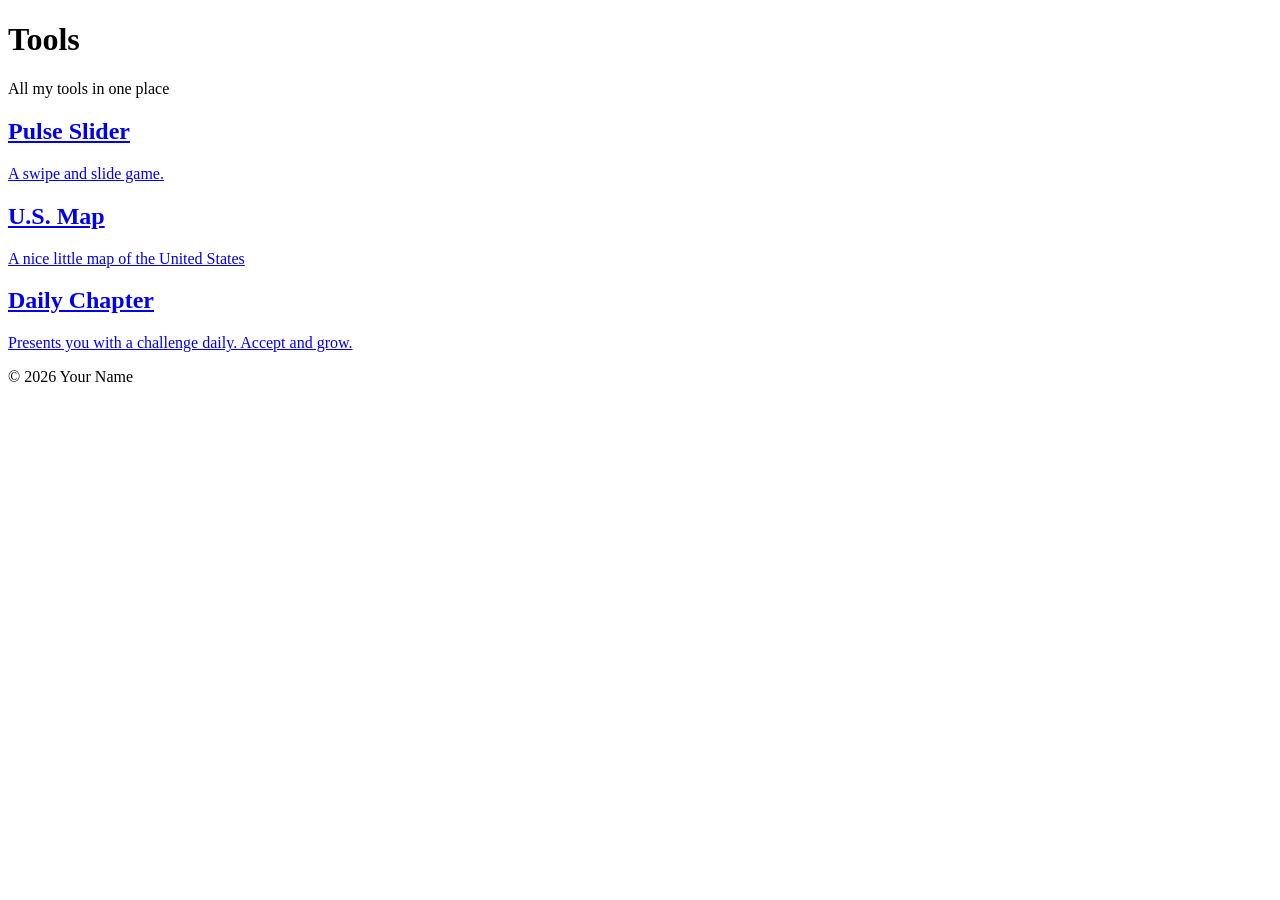
==== commit fdd0c60d: "Update index.html" ====
--- a/index.html
+++ b/index.html
@@ -1,3545 +1,47 @@
 <!DOCTYPE html>
 <html lang="en">
 <head>
-<meta charset="UTF-8" />
-<meta name="viewport" content="width=device-width, initial-scale=1.0, maximum-scale=1.0, user-scalable=no" />
-<title>Pulse Slide Puzzle - Themed Endless</title>
-<style>
-  :root {
-    --bg: #12121a;
-    --panel: #1d1d2a;
-    --grid: #2e2e42;
-    --text: #f3f0ff;
-    --wall: #55556b;
-    --player: #f8fbff;
-    --coin: #ffd166;
-    --spike: #ff4d2e;
-    --exit: #6ee7b7;
-    --tether: rgba(255, 209, 102, 0.42);
-  }
-
-  * { box-sizing: border-box; -webkit-tap-highlight-color: transparent; }
-
-  body {
-    margin: 0;
-    min-height: 100vh;
-    background: radial-gradient(circle at top, #202033, var(--bg));
-    color: var(--text);
-    font-family: system-ui, Arial, sans-serif;
-    display: flex;
-    justify-content: center;
-  }
-
-  .app {
-    width: min(100vw, 520px);
-    min-height: 100vh;
-    padding: 16px;
-    display: flex;
-    flex-direction: column;
-    gap: 14px;
-  }
-
-  header {
-    display: flex;
-    justify-content: space-between;
-    align-items: center;
-    gap: 10px;
-  }
-
-  h1 {
-    font-size: 1.25rem;
-    margin: 0;
-    letter-spacing: 0.04em;
-  }
-
-  .stats {
-    font-size: 0.9rem;
-    opacity: 0.9;
-    text-align: right;
-  }
-
-  .top-stats {
-    display: grid;
-    gap: 2px;
-  }
-
-  .level-name {
-    text-align: center;
-    background: linear-gradient(135deg, rgba(255,255,255,0.08), rgba(255,255,255,0.035));
-    border: 1px solid rgba(255,255,255,0.10);
-    border-radius: 18px;
-    padding: 10px 12px;
-    font-size: 1.05rem;
-    font-weight: 800;
-    letter-spacing: 0.04em;
-    box-shadow: 0 0 28px rgba(255,255,255,0.035);
-  }
-
-  .region-name {
-    display: block;
-    margin-top: 4px;
-    font-size: 0.72rem;
-    font-weight: 700;
-    letter-spacing: 0.12em;
-    text-transform: uppercase;
-    opacity: 0.72;
-  }
-
-  .region-popup {
-    position: fixed;
-    left: 50%;
-    top: 18px;
-    z-index: 20;
-    width: min(calc(100vw - 32px), 430px);
-    padding: 16px;
-    border-radius: 20px;
-    background: rgba(12,12,18,0.92);
-    border: 1px solid rgba(255,255,255,0.18);
-    color: var(--text);
-    text-align: center;
-    box-shadow: 0 20px 50px rgba(0,0,0,0.35), 0 0 30px var(--player);
-    transform: translate(-50%, -140%);
-    opacity: 0;
-    pointer-events: none;
-    transition: transform 260ms ease, opacity 260ms ease;
-  }
-
-  .region-popup.show {
-    transform: translate(-50%, 0);
-    opacity: 1;
-  }
-
-  .region-popup strong {
-    display: block;
-    margin: 5px 0 2px;
-    font-size: 1.15rem;
-  }
-
-  .region-popup span {
-    font-size: 0.88rem;
-    opacity: 0.82;
-  }
-
-  .stats-panel {
-    background: rgba(0,0,0,0.20);
-    border: 1px solid rgba(255,255,255,0.08);
-    border-radius: 16px;
-    overflow: hidden;
-  }
-
-  .stats-toggle {
-    width: 100%;
-    display: flex;
-    justify-content: space-between;
-    align-items: center;
-    padding: 12px 14px;
-    font-size: 0.95rem;
-    border-radius: 16px;
-  }
-
-  .stats-grid {
-    display: none;
-    grid-template-columns: repeat(2, 1fr);
-    gap: 8px;
-    padding: 0 12px 12px;
-  }
-
-  .stats-panel.open .stats-grid {
-    display: grid;
-  }
-
-  .stat-card {
-    background: rgba(255,255,255,0.05);
-    border-radius: 12px;
-    padding: 10px;
-    font-size: 0.85rem;
-  }
-
-  .stat-card strong {
-    display: block;
-    font-size: 1.2rem;
-    margin-top: 2px;
-  }
-
-  .new-run-card {
-    grid-column: 1 / -1;
-    display: grid;
-    grid-template-columns: 1fr auto;
-    align-items: center;
-    gap: 10px;
-  }
-
-  .new-run-button {
-    padding: 9px 12px;
-    border-radius: 12px;
-    font-size: 0.78rem;
-    white-space: nowrap;
-  }
-
-  .board-wrap {
-    background: rgba(255,255,255,0.04);
-    border: 1px solid rgba(255,255,255,0.08);
-    border-radius: 22px;
-    padding: 10px;
-    touch-action: none;
-    user-select: none;
-  }
-
-  #board {
-    width: 100%;
-    aspect-ratio: 1 / 1;
-    display: grid;
-    gap: 4px;
-    position: relative;
-  }
-
-  .cell {
-    position: relative;
-    background: var(--grid);
-    border-radius: 11px;
-    overflow: hidden;
-    z-index: 1;
-  }
-
-  .tether-layer {
-    position: absolute;
-    inset: 0;
-    width: 100%;
-    height: 100%;
-    pointer-events: none;
-    z-index: 2;
-    overflow: visible;
-  }
-
-  .energy-tether {
-    stroke: var(--tether);
-    stroke-width: 0.055;
-    stroke-linecap: round;
-    stroke-dasharray: 0.06 0.22;
-    filter: drop-shadow(0 0 0.05px var(--coin));
-    animation: tetherFlow 4.8s linear infinite;
-  }
-
-  .cell.wall { background: var(--wall); }
-
-  .piece {
-    position: absolute;
-    inset: 18%;
-    display: grid;
-    place-items: center;
-    animation: pulse 1.4s infinite ease-in-out;
-    z-index: 3;
-  }
-
-  .player {
-    background: var(--player);
-    border-radius: 50%;
-    border: 2px solid rgba(255,255,255,0.85);
-    box-shadow: 0 0 20px var(--player), 0 0 9px rgba(255,255,255,0.8);
-  }
-
-  #board.player-sliding .cell .player,
-  #board.player-entering-door .cell .player {
-    opacity: 0;
-    visibility: hidden;
-  }
-
-  .slide-player-overlay {
-    position: absolute;
-    border-radius: 50%;
-    background: var(--player);
-    border: 2px solid rgba(255,255,255,0.85);
-    box-shadow: 0 0 22px var(--player), 0 0 11px rgba(255,255,255,0.85);
-    z-index: 30;
-    pointer-events: none;
-    animation: slidePlayerPulse 700ms ease-in-out infinite;
-    will-change: transform, left, top;
-  }
-
-  @keyframes slidePlayerPulse {
-    0%, 100% { transform: translate(-50%, -50%) scale(0.92); opacity: 0.82; }
-    50% { transform: translate(-50%, -50%) scale(1.06); opacity: 1; }
-  }
-
-  .player.player-spawn {
-    animation: playerSpawnIn 520ms cubic-bezier(0.16, 1, 0.3, 1) forwards, pulse 1.4s infinite ease-in-out 520ms;
-  }
-
-  .player.player-spawn::before,
-  .player.player-spawn::after {
-    content: "";
-    position: absolute;
-    inset: -70%;
-    border-radius: 999px;
-    pointer-events: none;
-  }
-
-  .player.player-spawn::before {
-    border: 2px solid var(--player);
-    box-shadow: 0 0 22px var(--player), inset 0 0 16px var(--player);
-    animation: playerSpawnRing 560ms ease-out forwards;
-  }
-
-  .player.player-spawn::after {
-    background: radial-gradient(circle, rgba(255,255,255,0.55), transparent 62%);
-    animation: playerSpawnGlow 500ms ease-out forwards;
-  }
-
-  .board-wrap.player-spawn-glow {
-    animation: playerBoardSpawnGlow 560ms ease-out;
-  }
-
-  .player.player-dematerialize {
-    animation: playerDematerialize 620ms ease-in forwards;
-  }
-
-  .player.player-dematerialize::before,
-  .player.player-dematerialize::after {
-    content: "";
-    position: absolute;
-    inset: -80%;
-    border-radius: 999px;
-    pointer-events: none;
-  }
-
-  .player.player-dematerialize::before {
-    border: 2px solid var(--spike);
-    box-shadow: 0 0 24px var(--spike), inset 0 0 18px var(--spike);
-    animation: playerDeathRing 620ms ease-out forwards;
-  }
-
-  .player.player-dematerialize::after {
-    background: radial-gradient(circle, rgba(255,255,255,0.62), var(--spike) 34%, transparent 68%);
-    mix-blend-mode: screen;
-    animation: playerDeathGlow 560ms ease-out forwards;
-  }
-
-
-  .player-death-screen-flash {
-    position: fixed;
-    inset: 0;
-    z-index: 92;
-    pointer-events: none;
-    background: var(--player);
-    opacity: 0;
-    animation: playerDeathScreenFlash 360ms ease-out forwards;
-  }
-
-  @keyframes playerDeathScreenFlash {
-    0% { opacity: 0; }
-    18% { opacity: 0.34; }
-    100% { opacity: 0; }
-  }
-
-  .board-wrap.player-death-glow {
-    animation: playerBoardDeathGlow 420ms ease-out;
-  }
-
-  .player-death-burst {
-    position: absolute;
-    width: min(12%, 54px);
-    aspect-ratio: 1 / 1;
-    left: 50%;
-    top: 50%;
-    transform: translate(-50%, -50%);
-    pointer-events: none;
-    z-index: 14;
-  }
-
-  .player-death-burst span {
-    position: absolute;
-    left: 50%;
-    top: 50%;
-    width: 14%;
-    height: 14%;
-    border-radius: 999px;
-    background: var(--player);
-    box-shadow: 0 0 10px var(--player), 0 0 18px var(--spike);
-    transform: translate(-50%, -50%) scale(0.5);
-    opacity: 0;
-    animation: playerDeathParticle 620ms ease-out forwards;
-  }
-
-  .player-death-burst span:nth-child(1) { --dx: -1.30; --dy: -1.05; animation-delay: 0ms; }
-  .player-death-burst span:nth-child(2) { --dx:  1.18; --dy: -1.10; animation-delay: 25ms; }
-  .player-death-burst span:nth-child(3) { --dx: -1.48; --dy:  0.08; animation-delay: 50ms; }
-  .player-death-burst span:nth-child(4) { --dx:  1.42; --dy:  0.02; animation-delay: 75ms; }
-  .player-death-burst span:nth-child(5) { --dx: -0.82; --dy:  1.08; animation-delay: 100ms; }
-  .player-death-burst span:nth-child(6) { --dx:  0.86; --dy:  1.15; animation-delay: 125ms; }
-  .player-death-burst span:nth-child(7) { --dx:  0.00; --dy: -1.55; animation-delay: 150ms; }
-  .player-death-burst span:nth-child(8) { --dx:  0.10; --dy:  1.55; animation-delay: 175ms; }
-  .player-death-burst span:nth-child(9) { --dx: -1.08; --dy: -0.48; animation-delay: 200ms; }
-  .player-death-burst span:nth-child(10) { --dx:  1.08; --dy: -0.46; animation-delay: 225ms; }
-
-  .coin {
-    inset: 25%;
-    background: var(--coin);
-    border-radius: 50%;
-    box-shadow: 0 0 14px var(--coin);
-    animation-duration: 1s;
-  }
-
-  .coin-screen-flash {
-    position: fixed;
-    inset: 0;
-    z-index: 90;
-    pointer-events: none;
-    background: var(--coin);
-    opacity: 0;
-    animation: coinScreenFlash 170ms ease-out forwards;
-  }
-
-  .board-wrap.coin-glow {
-    animation: coinBoardGlow 230ms ease-out;
-  }
-
-  .coin-burst {
-    position: absolute;
-    width: min(9.5%, 42px);
-    aspect-ratio: 1 / 1;
-    border-radius: 999px;
-    background: var(--coin);
-    box-shadow: 0 0 18px var(--coin), 0 0 34px var(--coin);
-    pointer-events: none;
-    z-index: 12;
-    transform: translate(-50%, -50%) scale(0.65);
-    animation: coinBurstPop 260ms ease-out forwards;
-  }
-
-  .coin-burst::after {
-    content: "";
-    position: absolute;
-    inset: -45%;
-    border-radius: inherit;
-    border: 2px solid var(--coin);
-    opacity: 0.85;
-    animation: coinRingPop 310ms ease-out forwards;
-  }
-
-  @keyframes playerSpawnIn {
-    0% { transform: scale(0.2); opacity: 0; filter: blur(4px); }
-    55% { transform: scale(1.22); opacity: 1; filter: blur(0); }
-    78% { transform: scale(0.92); opacity: 1; }
-    100% { transform: scale(1); opacity: 1; }
-  }
-
-  @keyframes playerSpawnRing {
-    0% { transform: scale(0.2); opacity: 0.95; }
-    100% { transform: scale(1.85); opacity: 0; }
-  }
-
-  @keyframes playerSpawnGlow {
-    0% { transform: scale(0.35); opacity: 0.9; }
-    100% { transform: scale(1.8); opacity: 0; }
-  }
-
-  @keyframes playerBoardSpawnGlow {
-    0% { box-shadow: 0 0 0 rgba(0,0,0,0), inset 0 0 0 rgba(0,0,0,0); }
-    42% { box-shadow: 0 0 26px var(--player), inset 0 0 18px rgba(255,255,255,0.38); }
-    100% { box-shadow: 0 0 0 rgba(0,0,0,0), inset 0 0 0 rgba(0,0,0,0); }
-  }
-
-  @keyframes playerDematerialize {
-    0% { transform: scale(1); opacity: 1; filter: blur(0); }
-    28% { transform: scale(1.26); opacity: 1; filter: blur(0); }
-    100% { transform: scale(0.16) rotate(18deg); opacity: 0; filter: blur(6px); }
-  }
-
-  @keyframes playerDeathRing {
-    0% { transform: scale(0.35); opacity: 0.95; }
-    100% { transform: scale(2.2); opacity: 0; }
-  }
-
-  @keyframes playerDeathGlow {
-    0% { transform: scale(0.35); opacity: 0.95; }
-    100% { transform: scale(1.85); opacity: 0; }
-  }
-
-  @keyframes playerBoardDeathGlow {
-    0% { box-shadow: 0 0 0 rgba(0,0,0,0), inset 0 0 0 rgba(0,0,0,0); }
-    38% { box-shadow: 0 0 34px var(--spike), inset 0 0 26px rgba(255,77,46,0.42); }
-    100% { box-shadow: 0 0 0 rgba(0,0,0,0), inset 0 0 0 rgba(0,0,0,0); }
-  }
-
-  @keyframes playerDeathParticle {
-    0% { transform: translate(-50%, -50%) scale(0.45); opacity: 0; }
-    18% { opacity: 1; }
-    100% { transform: translate(calc(-50% + (var(--dx) * 34px)), calc(-50% + (var(--dy) * 34px))) scale(0.1); opacity: 0; }
-  }
-
-  @keyframes coinScreenFlash {
-    0% { opacity: 0.14; }
-    100% { opacity: 0; }
-  }
-
-  @keyframes coinBoardGlow {
-    0% { box-shadow: 0 0 0 rgba(0,0,0,0), 0 0 0 var(--coin); }
-    45% { box-shadow: 0 0 28px var(--coin), inset 0 0 22px var(--coin); }
-    100% { box-shadow: 0 0 0 rgba(0,0,0,0), inset 0 0 0 rgba(0,0,0,0); }
-  }
-
-  @keyframes coinBurstPop {
-    0% { transform: translate(-50%, -50%) scale(0.55); opacity: 0.95; }
-    70% { transform: translate(-50%, -50%) scale(1.75); opacity: 0.72; }
-    100% { transform: translate(-50%, -50%) scale(2.1); opacity: 0; }
-  }
-
-  @keyframes coinRingPop {
-    0% { transform: scale(0.25); opacity: 0.9; }
-    100% { transform: scale(1.7); opacity: 0; }
-  }
-
-  .spike {
-    inset: 20% 18%;
-    background: var(--spike);
-    clip-path: polygon(50% 0%, 100% 100%, 0% 100%);
-    box-shadow: 0 0 14px var(--spike);
-    animation-duration: 0.82s;
-  }
-
-  .exit {
-    inset: 18%;
-    background: var(--coin);
-    border-radius: 25%;
-    box-shadow: 0 0 18px var(--coin);
-  }
-
-  .exit.locked {
-    background: rgba(12, 14, 18, 0.92);
-    border: 1px solid rgba(255,255,255,0.12);
-    box-shadow: inset 0 0 10px rgba(0,0,0,0.8);
-    animation: none;
-    opacity: 0.82;
-  }
-
-  .exit.active {
-    animation-duration: 0.95s;
-  }
-
-  @keyframes pulse {
-    0%, 100% { transform: scale(0.9); opacity: 0.75; }
-    50% { transform: scale(1.05); opacity: 1; }
-  }
-
-  @keyframes tetherFlow {
-    from { stroke-dashoffset: 0; opacity: 0.16; }
-    50% { opacity: 0.36; }
-    to { stroke-dashoffset: -1.4; opacity: 0.16; }
-  }
-
-
-  .seed-panel {
-    display: grid;
-    gap: 10px;
-    margin-top: 10px;
-    padding: 10px 12px;
-    border-radius: 16px;
-    background: rgba(0,0,0,0.22);
-    border: 1px solid rgba(255,255,255,0.08);
-    font-size: 0.82rem;
-  }
-
-  .seed-current {
-    display: flex;
-    align-items: center;
-    justify-content: space-between;
-    gap: 10px;
-  }
-
-  .seed-load {
-    display: grid;
-    grid-template-columns: 1fr auto;
-    gap: 8px;
-    align-items: center;
-  }
-
-  .seed-load label {
-    grid-column: 1 / -1;
-    font-size: 0.74rem;
-    opacity: 0.78;
-    text-transform: uppercase;
-    letter-spacing: 0.08em;
-  }
-
-  .seed-load input {
-    min-width: 0;
-    border: 0;
-    border-radius: 12px;
-    padding: 11px 12px;
-    background: rgba(255,255,255,0.07);
-    color: var(--text);
-    font-family: ui-monospace, SFMono-Regular, Menlo, Consolas, monospace;
-    font-size: 0.82rem;
-    box-shadow: inset 0 0 0 1px rgba(255,255,255,0.08);
-  }
-
-  .seed-input-panel {
-    margin-top: 0;
-  }
-
-  .seed-button-panel {
-    margin-top: 0;
-  }
-
-  .seed-load-input-only {
-    grid-template-columns: 1fr;
-  }
-
-  .seed-load-button-wide {
-    width: 100%;
-    padding: 11px 12px;
-  }
-
-  .seed-panel code {
-    font-family: ui-monospace, SFMono-Regular, Menlo, Consolas, monospace;
-    color: var(--coin);
-    overflow-wrap: anywhere;
-  }
-
-  .seed-copy {
-    padding: 9px 11px;
-    border-radius: 12px;
-    font-size: 0.78rem;
-    white-space: nowrap;
-  }
-
-  .help-panel {
-    background: rgba(0,0,0,0.20);
-    border: 1px solid rgba(255,255,255,0.08);
-    border-radius: 16px;
-    overflow: hidden;
-  }
-
-  .help-toggle {
-    width: 100%;
-    display: flex;
-    justify-content: space-between;
-    align-items: center;
-    padding: 12px 14px;
-    font-size: 0.95rem;
-    border-radius: 16px;
-  }
-
-  .help-content {
-    display: none;
-    padding: 0 14px 14px;
-    font-size: 0.9rem;
-    line-height: 1.55;
-    opacity: 0.95;
-  }
-
-  .help-panel.open .help-content { display: block; }
-
-  .help-icons {
-    display: grid;
-    grid-template-columns: repeat(2, 1fr);
-    gap: 6px;
-    margin-bottom: 8px;
-  }
-
-  .help-icons span {
-    background: rgba(255,255,255,0.05);
-    border-radius: 10px;
-    padding: 7px 8px;
-  }
-
-  .board-wrap.wall-shake {
-    animation: wallShake 170ms ease-in-out;
-  }
-
-  @keyframes wallShake {
-    0%, 100% { transform: translateX(0); }
-    20% { transform: translateX(-4px); }
-    40% { transform: translateX(4px); }
-    60% { transform: translateX(-2px); }
-    80% { transform: translateX(2px); }
-  }
-
-
-
-  @media (prefers-reduced-motion: reduce) {
-    .board-wrap.wall-shake,
-    .board-wrap.coin-glow,
-    .board-wrap.player-spawn-glow,
-    .coin-screen-flash,
-    .coin-burst,
-    .coin-burst::after,
-    .player.player-spawn,
-    .player.player-spawn::before,
-    .player.player-spawn::after { animation: none; }
-  }
-
-  .energy-tether.exit-ready {
-    stroke: var(--coin);
-    stroke-width: 0.06;
-    filter: drop-shadow(0 0 0.06px var(--coin));
-  }
-
-
-  .level-transition {
-    position: fixed;
-    inset: 0;
-    z-index: 100;
-    pointer-events: none;
-    background: var(--exit);
-    opacity: 0;
-    transition: opacity 360ms ease;
-  }
-
-  .level-transition.show {
-    opacity: 1;
-  }
-
-  .controls {
-    display: flex;
-    justify-content: center;
-    margin: 0 auto;
-  }
-
-  .reset-button {
-    min-width: 150px;
-  }
-
-  button {
-    border: 0;
-    border-radius: 16px;
-    background: var(--panel);
-    color: var(--text);
-    padding: 14px;
-    font-size: 1.2rem;
-    font-weight: 700;
-    box-shadow: inset 0 0 0 1px rgba(255,255,255,0.08);
-  }
-
-  button:active { transform: scale(0.96); }
-  .empty { visibility: hidden; }
-
-  .message {
-    min-height: 42px;
-    padding: 12px;
-    background: rgba(0,0,0,0.22);
-    border-radius: 16px;
-    font-size: 0.95rem;
-    line-height: 1.35;
-    text-align: center;
-  }
-
-  .legend {
-    display: grid;
-    grid-template-columns: repeat(2, 1fr);
-    gap: 8px;
-    font-size: 0.85rem;
-    opacity: 0.9;
-  }
-
-  .skip-button {
-    border: 1px solid rgba(255,92,122,0.55);
-    background: rgba(255,92,122,0.13);
-    color: var(--text);
-    border-radius: 16px;
-    padding: 13px 14px;
-    font-weight: 800;
-    letter-spacing: 0.03em;
-    box-shadow: 0 0 18px rgba(255,92,122,0.08);
-  }
-
-  .skip-button:active {
-    transform: scale(0.98);
-  }
-
-  .legend span {
-    background: rgba(255,255,255,0.05);
-    border-radius: 12px;
-    padding: 8px;
-  }
-
-
-  .cell.spike-cell {
-    overflow: visible;
-  }
-
-  .spike-emitter {
-    position: absolute;
-    inset: 0;
-    z-index: 4;
-    pointer-events: none;
-    overflow: visible;
-  }
-
-  .spike-particle {
-    position: absolute;
-    width: 9%;
-    height: 9%;
-    left: 50%;
-    top: 45%;
-    border-radius: 999px;
-    background: var(--spike);
-    opacity: 0;
-    pointer-events: none;
-    box-shadow: 0 0 8px var(--spike), 0 0 14px var(--spike);
-    animation: spikeEmber 1.55s ease-out infinite;
-    transform: translate(-50%, -50%) scale(0.25);
-  }
-
-  .spike-particle.p1 { --dx: -1.20; --dy: -1.22; animation-delay: -0.05s; }
-  .spike-particle.p2 { --dx:  1.12; --dy: -1.02; animation-delay: -0.24s; }
-  .spike-particle.p3 { --dx: -0.88; --dy:  0.58; animation-delay: -0.43s; }
-  .spike-particle.p4 { --dx:  0.94; --dy:  0.44; animation-delay: -0.66s; }
-  .spike-particle.p5 { --dx:  0.00; --dy: -1.48; animation-delay: -0.88s; }
-  .spike-particle.p6 { --dx: -1.38; --dy: -0.18; animation-delay: -1.08s; }
-  .spike-particle.p7 { --dx:  1.36; --dy: -0.26; animation-delay: -1.25s; }
-  .spike-particle.p8 { --dx:  0.28; --dy:  0.92; animation-delay: -1.42s; }
-
-  @keyframes spikeEmber {
-    0% { transform: translate(-50%, -50%) scale(0.2); opacity: 0; }
-    16% { opacity: 0.95; }
-    55% { opacity: 0.55; }
-    100% { transform: translate(calc(-50% + (var(--dx) * 22px)), calc(-50% + (var(--dy) * 22px))) scale(0.08); opacity: 0; }
-  }
-
-  .skip-modal-backdrop {
-    position: fixed;
-    inset: 0;
-    z-index: 40;
-    display: none;
-    align-items: center;
-    justify-content: center;
-    padding: 18px;
-    background: rgba(0, 0, 0, 0.58);
-    backdrop-filter: blur(5px);
-  }
-
-  .skip-modal-backdrop.show {
-    display: flex;
-  }
-
-  .skip-modal {
-    width: min(100%, 420px);
-    border-radius: 24px;
-    padding: 18px;
-    text-align: center;
-    background: rgba(18, 18, 26, 0.96);
-    border: 1px solid rgba(255, 255, 255, 0.16);
-    box-shadow: 0 24px 70px rgba(0,0,0,0.45), 0 0 24px rgba(255, 92, 122, 0.16);
-  }
-
-  .skip-modal h2 {
-    margin: 0 0 8px;
-    font-size: 1.1rem;
-  }
-
-  .skip-modal p {
-    margin: 8px 0;
-    line-height: 1.35;
-    opacity: 0.9;
-  }
-
-  .skip-level-title {
-    display: block;
-    margin: 10px 0;
-    font-size: 1.05rem;
-    font-weight: 900;
-    color: var(--coin);
-  }
-
-  .skip-modal-actions {
-    display: grid;
-    grid-template-columns: 1fr;
-    gap: 10px;
-    margin-top: 16px;
-  }
-
-  .skip-keep-button {
-    background: rgba(255,255,255,0.10);
-  }
-
-  .skip-confirm-button {
-    border: 1px solid rgba(255,92,122,0.62);
-    background: rgba(255,92,122,0.18);
-  }
-
-
-  .audio-panel {
-    display: grid;
-    gap: 10px;
-    padding: 12px;
-    border-radius: 16px;
-    background: rgba(0,0,0,0.22);
-    border: 1px solid rgba(255,255,255,0.08);
-    font-size: 0.84rem;
-  }
-
-  .audio-panel-header {
-    display: flex;
-    justify-content: space-between;
-    align-items: center;
-    gap: 10px;
-    font-weight: 800;
-  }
-
-  .audio-row {
-    display: grid;
-    grid-template-columns: 92px 1fr 38px;
-    align-items: center;
-    gap: 8px;
-  }
-
-  .audio-row input[type="range"] {
-    width: 100%;
-    accent-color: var(--coin);
-  }
-
-  .mute-button {
-    padding: 8px 10px;
-    border-radius: 12px;
-    font-size: 0.82rem;
-    white-space: nowrap;
-  }
-
-  .audio-hint {
-    font-size: 0.74rem;
-    opacity: 0.72;
-    line-height: 1.3;
-  }
-
-</style>
-
-<style id="compact-layout-patch">
-html,body{height:100vh;overflow:hidden;}
-body{overscroll-behavior:none;}
-.app{
-height:100vh!important;
-max-height:100vh!important;
-padding:8px!important;
-gap:8px!important;
-overflow:hidden!important;
-}
-header h1{font-size:1rem!important}
-.level-name{padding:6px 10px!important;font-size:.9rem!important}
-.message{min-height:auto!important;padding:8px!important;font-size:.82rem!important}
-.stats-panel,.seed-panel,.audio-panel,.help-panel{display:none!important;}
-.board-wrap{flex:1 1 auto!important;min-height:0!important;}
-#board{height:auto!important;max-height:100%!important;}
-.compact-menu-btn{
-position:fixed;right:8px;bottom:8px;z-index:999;
-padding:10px 12px;border-radius:12px;
-}
-.compact-drawer{
-display:none;position:fixed;left:8px;right:8px;bottom:56px;
-max-height:55vh;overflow:auto;z-index:998;
-background:#1d1d2a;border-radius:16px;padding:10px;
-}
-.compact-drawer.open{display:block;}
-.compact-drawer .stats-panel,
-.compact-drawer .seed-panel,
-.compact-drawer .audio-panel,
-.compact-drawer .help-panel{display:block!important;margin-bottom:8px;}
-</style>
-
-
-<style id="bottom-controls-patch">
-/* Bottom gameplay controls: use the empty space beside the Menu button */
-.bottom-game-controls {
-  position: fixed;
-  left: 8px;
-  right: 118px;
-  bottom: 8px;
-  z-index: 999;
-  display: grid;
-  grid-template-columns: 1fr 1fr;
-  gap: 8px;
-}
-
-.bottom-game-controls button {
-  padding: 10px 8px !important;
-  border-radius: 12px !important;
-  font-size: 0.9rem !important;
-  min-width: 0 !important;
-  width: 100%;
-  white-space: nowrap;
-}
-
-.bottom-game-controls .skip-button {
-  margin: 0 !important;
-}
-
-.compact-menu-btn {
-  right: 8px !important;
-  bottom: 8px !important;
-  width: 102px;
-  padding: 10px 8px !important;
-  font-size: 0.9rem !important;
-}
-
-.controls,
-body > .skip-button,
-.app > .skip-button {
-  display: none !important;
-}
-
-.app {
-  padding-bottom: 58px !important;
-}
-
-.message {
-  margin-bottom: 0 !important;
-}
-</style>
-
-
-<style id="responsive-desktop-patch">
-@media (min-width: 900px) {
-  html, body {
-    overflow: hidden !important;
-    height: 100vh !important;
-  }
-
-  body {
-    align-items: center;
-  }
-
-  .app {
-    width: min(1180px, 96vw) !important;
-    height: min(920px, 96vh) !important;
-    max-height: 96vh !important;
-    min-height: 0 !important;
-    display: grid !important;
-    grid-template-columns: minmax(520px, 1fr) 330px !important;
-    grid-template-rows: auto auto 1fr auto !important;
-    gap: 12px !important;
-    padding: 12px !important;
-    overflow: hidden !important;
-  }
-
-  header {
-    grid-column: 1 / -1;
-  }
-
-  .level-name {
-    grid-column: 1 / 2;
-  }
-
-  .board-wrap {
-    grid-column: 1 / 2;
-    grid-row: 3 / 4;
-    min-height: 0 !important;
-    height: 100% !important;
-    display: grid;
-    place-items: center;
-  }
-
-  #board {
-    width: min(100%, calc(96vh - 170px)) !important;
-    max-width: 760px !important;
-  }
-
-  .message {
-    grid-column: 1 / 2;
-    grid-row: 4 / 5;
-    white-space: normal !important;
-  }
-
-  .compact-menu-btn,
-  .bottom-game-controls {
-    display: none !important;
-  }
-
-  .compact-drawer {
-    display: contents !important;
-    position: static !important;
-    max-height: none !important;
-    overflow: visible !important;
-    background: transparent !important;
-    padding: 0 !important;
-  }
-
-  .compact-drawer .stats-panel,
-  .compact-drawer .seed-panel,
-  .compact-drawer .audio-panel,
-  .compact-drawer .help-panel {
-    display: block !important;
-  }
-
-  .stats-panel,
-  .audio-panel,
-  .seed-panel,
-  .help-panel {
-    display: block !important;
-    grid-column: 2 / 3;
-    margin: 0 !important;
-  }
-
-  .stats-panel {
-    grid-row: 2 / 3;
-  }
-
-  .audio-panel {
-    grid-row: 3 / 4;
-    align-self: start;
-  }
-
-  .seed-panel {
-    grid-row: 3 / 4;
-    align-self: center;
-  }
-
-  .help-panel {
-    grid-row: 3 / 4;
-    align-self: end;
-  }
-
-  .controls {
-    display: flex !important;
-    grid-column: 2 / 3;
-    grid-row: 4 / 5;
-    margin: 0 !important;
-  }
-
-  .app > .skip-button {
-    display: block !important;
-    grid-column: 2 / 3;
-    grid-row: 4 / 5;
-    align-self: end;
-    margin-top: 58px;
-  }
-
-  .reset-button,
-  .skip-button {
-    width: 100%;
-    font-size: 1rem !important;
-    padding: 12px !important;
-  }
-}
-</style>
-
-
-<style id="desktop-safe-revert-patch">
-/* Desktop safety patch: keep the proven original layout on desktop.
-   Mobile still uses the compact no-scroll layout with bottom controls. */
-@media (min-width: 900px) {
-  html, body {
-    height: auto !important;
-    min-height: 100vh !important;
-    overflow: auto !important;
-    overscroll-behavior: auto !important;
-  }
-
-  body {
-    display: flex !important;
-    justify-content: center !important;
-    align-items: flex-start !important;
-  }
-
-  .app {
-    width: min(100vw, 520px) !important;
-    min-height: 100vh !important;
-    height: auto !important;
-    max-height: none !important;
-    padding: 16px !important;
-    display: flex !important;
-    flex-direction: column !important;
-    grid-template-columns: none !important;
-    grid-template-rows: none !important;
-    gap: 14px !important;
-    overflow: visible !important;
-    padding-bottom: 16px !important;
-  }
-
-  header,
-  .level-name,
-  .board-wrap,
-  .message,
-  .stats-panel,
-  .seed-panel,
-  .audio-panel,
-  .help-panel,
-  .controls,
-  .app > .skip-button {
-    grid-column: auto !important;
-    grid-row: auto !important;
-  }
-
-  .board-wrap {
-    flex: none !important;
-    height: auto !important;
-    min-height: auto !important;
-    display: block !important;
-  }
-
-  #board {
-    width: 100% !important;
-    max-width: none !important;
-    height: auto !important;
-    aspect-ratio: 1 / 1 !important;
-  }
-
-  .message {
-    white-space: normal !important;
-    overflow: visible !important;
-    text-overflow: clip !important;
-  }
-
-  .compact-menu-btn,
-  .compact-drawer,
-  .bottom-game-controls {
-    display: none !important;
-  }
-
-  .stats-panel,
-  .seed-panel,
-  .audio-panel,
-  .help-panel {
-    display: block !important;
-    position: static !important;
-    margin: 0 !important;
-  }
-
-  .stats-grid {
-    display: none;
-  }
-
-  .stats-panel.open .stats-grid {
-    display: grid;
-  }
-
-  .controls {
-    display: flex !important;
-    justify-content: center !important;
-    margin: 0 auto !important;
-  }
-
-  .app > .skip-button {
-    display: block !important;
-    margin: 0 !important;
-    align-self: stretch !important;
-  }
-
-  .reset-button {
-    min-width: 150px !important;
-  }
-
-  .reset-button,
-  .skip-button {
-    width: auto;
-    font-size: 1.2rem !important;
-    padding: 14px !important;
-  }
-}
-</style>
-
-
-<style id="options-restore-patch">
-@media (min-width: 900px) {
-  .compact-drawer {
-    display: none !important;
-  }
-
-  .app .stats-panel,
-  .app .seed-panel,
-  .app .audio-panel,
-  .app .help-panel {
-    display: block !important;
-  }
-}
-
-@media (max-width: 899px) {
-  .compact-drawer.open .stats-panel,
-  .compact-drawer.open .seed-panel,
-  .compact-drawer.open .audio-panel,
-  .compact-drawer.open .help-panel {
-    display: block !important;
-  }
-}
-</style>
-
-
-<style id="desktop-options-stack-patch">
-@media (min-width: 900px) {
-  .app {
-    align-items: stretch !important;
-  }
-
-  .stats-panel,
-  .audio-panel,
-  .seed-panel,
-  .help-panel,
-  .controls,
-  .app > .skip-button {
-    width: 100% !important;
-    max-width: 420px !important;
-    margin-left: auto !important;
-    margin-right: auto !important;
-  }
-
-  .audio-panel,
-  .seed-panel,
-  .help-panel {
-    align-self: center !important;
-  }
-
-  .help-toggle {
-    width: 100% !important;
-  }
-
-  .seed-load {
-    grid-template-columns: 1fr auto !important;
-  }
-
-  .seed-load input {
-    width: 100% !important;
-  }
-
-  .controls {
-    display: flex !important;
-    justify-content: center !important;
-  }
-
-  .reset-button {
-    width: 100% !important;
-  }
-
-  .app > .skip-button {
-    display: block !important;
-  }
-}
-</style>
-
-
-<style id="boosted-audio-label-patch">
-.audio-panel-header::after {
-  content: "Boosted";
-  font-size: 0.72rem;
-  opacity: 0.7;
-  margin-left: 8px;
-  color: var(--coin);
-}
-</style>
-
-
-<style id="keyboard-focus-patch">
-.keyboard-focus-hint {
-  position: absolute;
-  left: 50%;
-  bottom: 8px;
-  transform: translateX(-50%);
-  z-index: 50;
-  padding: 6px 10px;
-  border-radius: 999px;
-  background: rgba(0,0,0,0.55);
-  border: 1px solid rgba(255,255,255,0.16);
-  color: var(--text);
-  font-size: 0.72rem;
-  opacity: 0.78;
-  pointer-events: none;
-  transition: opacity 180ms ease;
-}
-
-.board-wrap.keyboard-active {
-  box-shadow: 0 0 24px var(--coin), inset 0 0 14px rgba(255,255,255,0.14);
-  border-color: var(--coin);
-}
-
-.board-wrap.keyboard-active .keyboard-focus-hint {
-  opacity: 0;
-}
-
-@media (max-width: 899px) {
-  .keyboard-focus-hint {
-    display: none;
-  }
-}
-</style>
-
+    <meta charset="UTF-8">
+    <title>Night's Toolshed</title>
+    <link rel="stylesheet" href="style.css">
 </head>
 <body>
-  <main class="app">
+
+    <!-- HEADER -->
     <header>
-      <h1>Pulse Slide</h1>
-      <div class="stats top-stats">
-        <div>Completed: <strong id="completedDisplay">0</strong></div>
-        <div>Coins: <strong id="coins">0</strong>/<span id="totalCoins">0</span></div>
-        <div>Moves: <strong id="moves">0</strong></div>
-      </div>
+        <h1 id="site-title">Tools</h1>
+        <p id="site-subtitle">All my tools in one place</p>
     </header>
 
-    <section class="level-name">
-      <span id="levelNameDisplay">Basic Name</span>
-      <span class="region-name" id="regionNameDisplay">Ancient Ruins</span>
-    </section>
+    <!-- MAIN CONTENT -->
+    <main>
 
-    <div class="region-popup" id="regionPopup">
-      <div>NEW REGION DISCOVERED</div>
-      <strong id="regionPopupTitle">Ancient Ruins</strong>
-      <span id="regionPopupText">The path shifts into a new color.</span>
-    </div>
+        <div class="tool-grid">
 
-    <section class="stats-panel" id="statsPanel">
-      <button class="stats-toggle" id="statsToggle" type="button">
-        <span>Stats</span><span id="statsArrow">▾</span>
-      </button>
-      <div class="stats-grid">
-        <div class="stat-card">Levels completed<strong id="statCompleted">0</strong></div>
-        <div class="stat-card">Deaths<strong id="statDeaths">0</strong></div>
-        <div class="stat-card">Successes<strong id="statSuccesses">0</strong></div>
-        <div class="stat-card">Total moves<strong id="statMoves">0</strong></div>
-        <div class="stat-card">Coins collected<strong id="statCoins">0</strong></div>
-        <div class="stat-card">Restarts used<strong id="statRestarts">0</strong></div>
-        <div class="stat-card">Emergency skips<strong id="statSkips">0</strong></div>
-        <div class="stat-card new-run-card">New run<button class="new-run-button" id="newRunButton" type="button">Start Over</button></div>
-      </div>
-    </section>
+            <!-- TOOL BUTTON -->
+            <a href="tools/Typing-tutor/pulse_slide.html" class="tool-card">
+                <h2>Pulse Slider</h2>
+                <p>A swipe and slide game.</p>
+            </a>
 
-    <section class="board-wrap" id="swipeArea">
-      <div id="board"></div>
-    </section>
+            <a href="tools/US-map/index.html" class="tool-card">
+                <h2>U.S. Map</h2>
+                <p>A nice little map of the United States</p>
+            </a>
 
-    <div class="message" id="message">Swipe anywhere on the board. You slide until you hit a wall. Collect all coins, avoid spikes, then reach the coin-lit exit.</div>
+            <a href="tools/Bible/bible-kjv.html" class="tool-card">
+                <h2>Daily Chapter</h2>
+                <p>Presents you with a challenge daily. Accept and grow.</p>
+            </a>
 
-    <div class="controls">
-      <button class="reset-button" onclick="resetLevel()" type="button">↻ Reset</button>
-    </div>
+        </div>
 
-    <button class="skip-button" onclick="requestSkip()" type="button">Emergency Skip</button>
+    </main>
 
-    <section class="seed-panel">
-      <div class="seed-current">
-        <div>Seed: <code id="seedDisplay">----</code></div>
-        <button class="seed-copy" id="copySeedButton" type="button">Copy</button>
-      </div>
-      <div class="seed-load">
-        <label for="seedInput">Load Seed</label>
-        <input id="seedInput" type="text" inputmode="text" autocomplete="off" placeholder="Paste seed here" />
-        <button class="seed-copy" id="loadSeedButton" type="button">Load</button>
-      </div>
-    </section>
-
-
-    <section class="audio-panel" id="audioPanel">
-      <div class="audio-panel-header">
-        <span>Audio</span>
-        <button class="mute-button" id="muteButton" type="button">Mute</button>
-      </div>
-      <label class="audio-row" for="sfxVolume">
-        <span>SFX</span>
-        <input id="sfxVolume" type="range" min="0" max="100" value="80" />
-        <span id="sfxVolumeText">80%</span>
-      </label>
-      <label class="audio-row" for="musicVolume">
-        <span>Music</span>
-        <input id="musicVolume" type="range" min="0" max="100" value="65" />
-        <span id="musicVolumeText">65%</span>
-      </label>
-      <div class="audio-hint" id="musicStatus">Music starts after your first click/swipe/key press.</div>
-    </section>
-
-    <section class="help-panel" id="helpPanel">
-      <button class="help-toggle" id="helpToggle" type="button">
-        <span>❔ Help</span><span id="helpArrow">▾</span>
-      </button>
-      <div class="help-content">
-        <div class="help-icons">
-          <span>🟣 You</span>
-          <span>🟡 Collect</span>
-          <span>🔺 Avoid</span>
-          <span>🟩 Exit</span>
-        </div>
-        <div>Swipe to slide.</div>
-        <div>Collect all coins.</div>
-        <div>Reach the exit.</div>
-      </div>
-    </section>
-  </main>
-
-  <div class="level-transition" id="levelTransition"></div>
-
-  <div class="skip-modal-backdrop" id="skipModal" role="dialog" aria-modal="true" aria-labelledby="skipModalTitle">
-    <div class="skip-modal">
-      <h2 id="skipModalTitle">⚠️ Emergency Skip?</h2>
-      <p id="skipModalText">Are you sure you want to give up on this perfectly solvable level?</p>
-      <strong class="skip-level-title" id="skipModalLevelName">Basic Name</strong>
-      <p>We checked. It is solvable.</p>
-      <div class="skip-modal-actions">
-        <button class="skip-keep-button" id="skipCancelButton" type="button">Actually, I Got This</button>
-        <button class="skip-confirm-button" id="skipConfirmButton" type="button">Accept Defeat</button>
-      </div>
-    </div>
-  </div>
-
-<script>
-  const board = document.getElementById("board");
-  const coinsEl = document.getElementById("coins");
-  const totalCoinsEl = document.getElementById("totalCoins");
-  const movesEl = document.getElementById("moves");
-  const levelNameDisplayEl = document.getElementById("levelNameDisplay");
-  const completedDisplayEl = document.getElementById("completedDisplay");
-  const regionNameDisplayEl = document.getElementById("regionNameDisplay");
-  const regionPopupEl = document.getElementById("regionPopup");
-  const regionPopupTitleEl = document.getElementById("regionPopupTitle");
-  const regionPopupTextEl = document.getElementById("regionPopupText");
-  const statCompletedEl = document.getElementById("statCompleted");
-  const statDeathsEl = document.getElementById("statDeaths");
-  const statSuccessesEl = document.getElementById("statSuccesses");
-  const statMovesEl = document.getElementById("statMoves");
-  const statCoinsEl = document.getElementById("statCoins");
-  const statRestartsEl = document.getElementById("statRestarts");
-  const statSkipsEl = document.getElementById("statSkips");
-  const statsPanel = document.getElementById("statsPanel");
-  const statsToggle = document.getElementById("statsToggle");
-  const statsArrow = document.getElementById("statsArrow");
-  const messageEl = document.getElementById("message");
-  const swipeArea = document.getElementById("swipeArea");
-  const levelTransitionEl = document.getElementById("levelTransition");
-  const seedDisplayEl = document.getElementById("seedDisplay");
-  const copySeedButton = document.getElementById("copySeedButton");
-  const seedInputEl = document.getElementById("seedInput");
-  const loadSeedButton = document.getElementById("loadSeedButton");
-  const helpPanel = document.getElementById("helpPanel");
-  const helpToggle = document.getElementById("helpToggle");
-  const helpArrow = document.getElementById("helpArrow");
-  const skipModal = document.getElementById("skipModal");
-  const skipModalText = document.getElementById("skipModalText");
-  const skipModalLevelName = document.getElementById("skipModalLevelName");
-  const skipCancelButton = document.getElementById("skipCancelButton");
-  const skipConfirmButton = document.getElementById("skipConfirmButton");
-  const newRunButton = document.getElementById("newRunButton");
-  const sfxVolumeEl = document.getElementById("sfxVolume");
-  const sfxVolumeTextEl = document.getElementById("sfxVolumeText");
-  const musicVolumeEl = document.getElementById("musicVolume");
-  const musicVolumeTextEl = document.getElementById("musicVolumeText");
-  const muteButton = document.getElementById("muteButton");
-  const musicStatusEl = document.getElementById("musicStatus");
-
-  // Built-in SFX system. Uses Web Audio so the game stays a single HTML file.
-  let audioCtx = null;
-  let audioEnabled = true;
-
-  const defaultAudioSettings = {
-    sfxVolume: 0.80,
-    musicVolume: 0.65,
-    muted: false
-  };
-  let audioSettings = loadAudioSettings();
-
-  function loadAudioSettings() {
-    try {
-      return { ...defaultAudioSettings, ...JSON.parse(localStorage.getItem("pulseSlideAudioSettings") || "{}") };
-    } catch {
-      return { ...defaultAudioSettings };
-    }
-  }
-
-  function saveAudioSettings() {
-    localStorage.setItem("pulseSlideAudioSettings", JSON.stringify(audioSettings));
-  }
-
-  function updateAudioUI() {
-    sfxVolumeEl.value = Math.round(audioSettings.sfxVolume * 100);
-    musicVolumeEl.value = Math.round(audioSettings.musicVolume * 100);
-    sfxVolumeTextEl.textContent = `${Math.round(audioSettings.sfxVolume * 100)}%`;
-    musicVolumeTextEl.textContent = `${Math.round(audioSettings.musicVolume * 100)}%`;
-    muteButton.textContent = audioSettings.muted ? "Unmute" : "Mute";
-  }
-
-  function getSfxVolume(multiplier = 1) {
-    if (audioSettings.muted) return 0;
-    // Boosted range: 50% now equals the old 100%, and 100% is 2x louder.
-    return Math.max(0, Math.min(1, audioSettings.sfxVolume)) * 2 * multiplier;
-  }
-
-  function getMusicVolume() {
-    if (audioSettings.muted) return 0;
-    // Boosted range: 50% now equals the old 100%, and 100% is 2x louder.
-    return Math.max(0, Math.min(1, audioSettings.musicVolume)) * 2;
-  }
-
-  function getAudioCtx() {
-    if (!audioEnabled) return null;
-    try {
-      const AudioContextClass = window.AudioContext || window.webkitAudioContext;
-      if (!AudioContextClass) return null;
-      if (!audioCtx) audioCtx = new AudioContextClass();
-      if (audioCtx.state === "suspended") {
-        audioCtx.resume().catch(() => {});
-      }
-      return audioCtx;
-    } catch {
-      audioEnabled = false;
-      return null;
-    }
-  }
-
-  async function ensureAudioRunning() {
-    const ctx = getAudioCtx();
-    if (!ctx) return null;
-    if (ctx.state === "suspended") {
-      try { await ctx.resume(); } catch {}
-    }
-    return ctx;
-  }
-
-  function currentCssColor(name, fallback) {
-    return getComputedStyle(document.documentElement).getPropertyValue(name).trim() || fallback;
-  }
-
-  function playTone({ freq = 440, duration = 0.12, type = "sine", volume = 0.06, startGain = 1, endGain = 0.001, detune = 0, delay = 0, slideTo = null }) {
-    const ctx = getAudioCtx();
-    if (!ctx) return;
-    const now = ctx.currentTime + delay;
-    const osc = ctx.createOscillator();
-    const gain = ctx.createGain();
-    osc.type = type;
-    osc.frequency.setValueAtTime(freq, now);
-    if (slideTo) osc.frequency.exponentialRampToValueAtTime(Math.max(20, slideTo), now + duration);
-    osc.detune.setValueAtTime(detune, now);
-    const finalVolume = getSfxVolume(volume);
-    if (finalVolume <= 0) return;
-    gain.gain.setValueAtTime(Math.max(0.0001, finalVolume * startGain), now);
-    gain.gain.exponentialRampToValueAtTime(Math.max(0.0001, finalVolume * endGain), now + duration);
-    osc.connect(gain);
-    gain.connect(ctx.destination);
-    osc.start(now);
-    osc.stop(now + duration + 0.03);
-  }
-
-  function playNoise({ duration = 0.16, volume = 0.045, delay = 0, filterFreq = 1000, type = "bandpass" } = {}) {
-    const ctx = getAudioCtx();
-    if (!ctx) return;
-    const now = ctx.currentTime + delay;
-    const bufferSize = Math.max(1, Math.floor(ctx.sampleRate * duration));
-    const buffer = ctx.createBuffer(1, bufferSize, ctx.sampleRate);
-    const data = buffer.getChannelData(0);
-    for (let i = 0; i < bufferSize; i++) data[i] = Math.random() * 2 - 1;
-    const source = ctx.createBufferSource();
-    const filter = ctx.createBiquadFilter();
-    const gain = ctx.createGain();
-    source.buffer = buffer;
-    filter.type = type;
-    filter.frequency.setValueAtTime(filterFreq, now);
-    const finalVolume = getSfxVolume(volume);
-    if (finalVolume <= 0) return;
-    gain.gain.setValueAtTime(finalVolume, now);
-    gain.gain.exponentialRampToValueAtTime(0.0001, now + duration);
-    source.connect(filter);
-    filter.connect(gain);
-    gain.connect(ctx.destination);
-    source.start(now);
-  }
-
-  function playSfx(name) {
-    switch (name) {
-      case "spawn":
-        playTone({ freq: 280, slideTo: 760, duration: 0.22, type: "sine", volume: 0.055 });
-        playTone({ freq: 560, slideTo: 980, duration: 0.18, type: "triangle", volume: 0.032, delay: 0.04 });
-        break;
-      case "death":
-        playTone({ freq: 620, slideTo: 95, duration: 0.42, type: "sawtooth", volume: 0.055 });
-        playNoise({ duration: 0.30, volume: 0.035, filterFreq: 420, type: "lowpass" });
-        break;
-      case "slide":
-        playTone({ freq: 190, slideTo: 260, duration: 0.11, type: "triangle", volume: 0.028 });
-        break;
-      case "coin":
-        playTone({ freq: 720, slideTo: 1120, duration: 0.10, type: "sine", volume: 0.05 });
-        playTone({ freq: 1160, slideTo: 1480, duration: 0.12, type: "sine", volume: 0.035, delay: 0.045 });
-        break;
-      case "doorIgnite":
-        playTone({ freq: 240, slideTo: 680, duration: 0.32, type: "triangle", volume: 0.05 });
-        playTone({ freq: 480, slideTo: 920, duration: 0.28, type: "sine", volume: 0.035, delay: 0.07 });
-        break;
-      case "enterDoor":
-        playTone({ freq: 520, slideTo: 980, duration: 0.22, type: "sine", volume: 0.05 });
-        playTone({ freq: 780, slideTo: 1320, duration: 0.28, type: "triangle", volume: 0.035, delay: 0.05 });
-        break;
-      case "flashFade":
-        playNoise({ duration: 0.22, volume: 0.035, filterFreq: 1800, type: "highpass" });
-        playTone({ freq: 900, slideTo: 420, duration: 0.20, type: "sine", volume: 0.025 });
-        break;
-      case "reset":
-        playTone({ freq: 340, slideTo: 180, duration: 0.13, type: "square", volume: 0.035 });
-        playTone({ freq: 220, slideTo: 520, duration: 0.16, type: "triangle", volume: 0.028, delay: 0.08 });
-        break;
-      case "button":
-        playTone({ freq: 360, slideTo: 430, duration: 0.055, type: "triangle", volume: 0.025 });
-        break;
-    }
-  }
-
-  ["pointerdown", "keydown", "touchstart"].forEach(eventName => {
-    window.addEventListener(eventName, () => getAudioCtx(), { once: true, passive: true });
-  });
-
-  // Procedural soundtrack system. No audio files are loaded; each region is built from Web Audio layers.
-  // This version uses short scheduled notes, arpeggios, bass movement, and light percussion
-  // so it feels more like a game soundtrack and less like a constant drone.
-  const PROCEDURAL_MUSIC_PROFILES = [
-    {
-      name: "Ancient Ruins", root: 55, bpm: 92,
-      chords: [[0, 3, 7], [-2, 2, 5], [-4, 0, 3], [-5, -1, 2]],
-      melody: [7, 10, 12, 10, 7, 5, 3, 5, 7, 5, 3, 0, 2, 3, 5, 7],
-      arp: [0, 2, 1, 2, 0, 1, 2, 1],
-      leadWave: "triangle", bassWave: "triangle", padWave: "sine", percussion: "stone", filter: 1200
-    },
-    {
-      name: "Crystal Caverns", root: 65.41, bpm: 104,
-      chords: [[0, 4, 7], [2, 7, 11], [-3, 2, 7], [-5, 0, 4]],
-      melody: [12, 11, 9, 7, 9, 11, 14, 16, 14, 11, 9, 7, 4, 7, 9, 11],
-      arp: [0, 1, 2, 1, 2, 1, 0, 1],
-      leadWave: "sine", bassWave: "triangle", padWave: "triangle", percussion: "glass", filter: 2600
-    },
-    {
-      name: "Frozen Depths", root: 49, bpm: 78,
-      chords: [[0, 3, 7], [-5, -1, 2], [-4, 0, 3], [-7, -3, 0]],
-      melody: [12, 10, 7, 5, 3, 5, 7, 10, 12, 10, 8, 7, 5, 3, 2, 0],
-      arp: [0, 1, 2, 1, 0, 1, 2, 1],
-      leadWave: "sine", bassWave: "sine", padWave: "sine", percussion: "ice", filter: 1000
-    },
-    {
-      name: "Verdant Hollow", root: 73.42, bpm: 98,
-      chords: [[0, 4, 7], [-5, -1, 2], [-3, 0, 4], [-7, -3, 0]],
-      melody: [7, 9, 11, 12, 11, 9, 7, 4, 5, 7, 9, 7, 5, 4, 2, 0],
-      arp: [0, 1, 2, 1, 0, 2, 1, 2],
-      leadWave: "triangle", bassWave: "triangle", padWave: "sine", percussion: "wood", filter: 1500
-    },
-    {
-      name: "Ember Passages", root: 41.2, bpm: 112,
-      chords: [[0, 3, 7], [-2, 2, 5], [-5, -1, 2], [-4, 0, 3]],
-      melody: [0, 3, 7, 8, 7, 3, 0, -2, 0, 3, 5, 7, 8, 11, 8, 7],
-      arp: [0, 0, 2, 1, 0, 2, 1, 2],
-      leadWave: "sawtooth", bassWave: "sawtooth", padWave: "triangle", percussion: "ember", filter: 900
-    },
-    {
-      name: "Twilight Archives", root: 58.27, bpm: 86,
-      chords: [[0, 3, 7], [-4, 0, 3], [-7, -3, 0], [-2, 2, 5]],
-      melody: [12, 11, 7, 5, 7, 10, 11, 14, 12, 10, 7, 5, 3, 5, 7, 10],
-      arp: [0, 1, 2, 1, 2, 1, 0, 1],
-      leadWave: "sine", bassWave: "triangle", padWave: "sine", percussion: "clock", filter: 1700
-    }
-  ];
-
-  let musicUnlocked = false;
-  let activeMusic = null;
-  let activeMusicIndex = -1;
-
-  function safeSetGain(gainNode, value, time, ramp = 0.25) {
-    if (!gainNode) return;
-    gainNode.gain.cancelScheduledValues(time);
-    gainNode.gain.setTargetAtTime(Math.max(0.0001, value), time, ramp);
-  }
-
-  function semitoneToFreq(root, semi) {
-    return root * Math.pow(2, semi / 12);
-  }
-
-  function createNoiseBurst(ctx, destination, t, duration, volume, type = "bandpass", frequency = 600, q = 1.2) {
-    const buffer = ctx.createBuffer(1, Math.max(1, Math.floor(ctx.sampleRate * duration)), ctx.sampleRate);
-    const data = buffer.getChannelData(0);
-    for (let i = 0; i < data.length; i++) {
-      const decay = 1 - (i / data.length);
-      data[i] = (Math.random() * 2 - 1) * decay;
-    }
-    const src = ctx.createBufferSource();
-    const filter = ctx.createBiquadFilter();
-    const gain = ctx.createGain();
-    src.buffer = buffer;
-    filter.type = type;
-    filter.frequency.setValueAtTime(frequency, t);
-    filter.Q.setValueAtTime(q, t);
-    gain.gain.setValueAtTime(0.0001, t);
-    gain.gain.exponentialRampToValueAtTime(Math.max(0.0001, volume), t + 0.01);
-    gain.gain.exponentialRampToValueAtTime(0.0001, t + duration);
-    src.connect(filter);
-    filter.connect(gain);
-    gain.connect(destination);
-    src.start(t);
-    src.stop(t + duration + 0.05);
-    return src;
-  }
-
-  function scheduleSynthNote(ctx, destination, options) {
-    const {
-      time, freq, duration = 0.35, volume = 0.08, wave = "sine",
-      attack = 0.015, release = 0.18, filterFreq = 1600, q = 0.8,
-      detune = 0, pan = 0
-    } = options;
-    const osc = ctx.createOscillator();
-    const gain = ctx.createGain();
-    const filter = ctx.createBiquadFilter();
-    const stereo = ctx.createStereoPanner ? ctx.createStereoPanner() : null;
-
-    osc.type = wave;
-    osc.frequency.setValueAtTime(freq, time);
-    osc.detune.setValueAtTime(detune, time);
-    filter.type = "lowpass";
-    filter.frequency.setValueAtTime(filterFreq, time);
-    filter.Q.setValueAtTime(q, time);
-
-    gain.gain.setValueAtTime(0.0001, time);
-    gain.gain.exponentialRampToValueAtTime(Math.max(0.0001, volume), time + attack);
-    gain.gain.setTargetAtTime(0.0001, time + Math.max(attack, duration - release), release);
-
-    osc.connect(filter);
-    filter.connect(gain);
-    if (stereo) {
-      stereo.pan.setValueAtTime(pan, time);
-      gain.connect(stereo);
-      stereo.connect(destination);
-    } else {
-      gain.connect(destination);
-    }
-
-    osc.start(time);
-    osc.stop(time + duration + release + 0.08);
-    return osc;
-  }
-
-  function createProceduralMusic(themeIndex) {
-    const ctx = getAudioCtx();
-    if (!ctx) return null;
-
-    const profile = PROCEDURAL_MUSIC_PROFILES[themeIndex % PROCEDURAL_MUSIC_PROFILES.length];
-    const now = ctx.currentTime;
-    const master = ctx.createGain();
-    const padBus = ctx.createGain();
-    const arpBus = ctx.createGain();
-    const leadBus = ctx.createGain();
-    const bassBus = ctx.createGain();
-    const drumBus = ctx.createGain();
-    const masterFilter = ctx.createBiquadFilter();
-
-    master.gain.setValueAtTime(0.0001, now);
-    padBus.gain.setValueAtTime(0.35, now);
-    arpBus.gain.setValueAtTime(0.75, now);
-    leadBus.gain.setValueAtTime(0.60, now);
-    bassBus.gain.setValueAtTime(0.65, now);
-    drumBus.gain.setValueAtTime(0.45, now);
-
-    masterFilter.type = "lowpass";
-    masterFilter.frequency.setValueAtTime(profile.filter, now);
-    masterFilter.Q.setValueAtTime(0.6, now);
-
-    padBus.connect(masterFilter);
-    arpBus.connect(masterFilter);
-    leadBus.connect(masterFilter);
-    bassBus.connect(masterFilter);
-    drumBus.connect(masterFilter);
-    masterFilter.connect(master);
-    master.connect(ctx.destination);
-
-    const beat = 60 / profile.bpm;
-    let step = 0;
-    let nextNoteTime = now + 0.05;
-    const scheduledNodes = new Set();
-
-    function remember(node) {
-      if (!node) return;
-      scheduledNodes.add(node);
-      setTimeout(() => scheduledNodes.delete(node), 6000);
-    }
-
-    function currentChord(stepIndex) {
-      return profile.chords[Math.floor(stepIndex / 16) % profile.chords.length];
-    }
-
-    function scheduleStep(t, stepIndex) {
-      if (!activeMusic || activeMusic.master !== master) return;
-      const chord = currentChord(stepIndex);
-      const beatInBar = stepIndex % 16;
-      const chordRoot = chord[0];
-
-      if (beatInBar % 4 === 0) {
-        remember(scheduleSynthNote(ctx, bassBus, {
-          time: t,
-          freq: semitoneToFreq(profile.root, chordRoot - 24),
-          duration: beat * 1.55,
-          volume: profile.percussion === "ember" ? 0.13 : 0.10,
-          wave: profile.bassWave,
-          attack: 0.02,
-          release: 0.22,
-          filterFreq: profile.percussion === "ember" ? 520 : 420,
-          q: 0.9
-        }));
-      }
-
-      if (beatInBar === 0 || beatInBar === 8) {
-        chord.forEach((semi, i) => {
-          remember(scheduleSynthNote(ctx, padBus, {
-            time: t + i * 0.025,
-            freq: semitoneToFreq(profile.root, semi),
-            duration: beat * 7.2,
-            volume: 0.045,
-            wave: profile.padWave,
-            attack: 0.45,
-            release: 1.3,
-            filterFreq: profile.filter * 0.75,
-            q: 0.45,
-            detune: (i - 1) * 4
-          }));
-        });
-      }
-
-      if (beatInBar % 2 === 0) {
-        const arpDegree = profile.arp[Math.floor(stepIndex / 2) % profile.arp.length];
-        const semi = chord[arpDegree % chord.length] + 12;
-        remember(scheduleSynthNote(ctx, arpBus, {
-          time: t,
-          freq: semitoneToFreq(profile.root, semi),
-          duration: beat * 0.85,
-          volume: profile.percussion === "glass" ? 0.105 : 0.085,
-          wave: profile.leadWave,
-          attack: 0.008,
-          release: 0.16,
-          filterFreq: profile.percussion === "glass" ? 3600 : 1900,
-          q: profile.percussion === "glass" ? 1.6 : 0.75,
-          pan: ((stepIndex % 8) - 3.5) / 7
-        }));
-      }
-
-      if ((Math.floor(stepIndex / 16) % 2 === 1) && beatInBar % 4 === 0) {
-        const melodyIndex = Math.floor(stepIndex / 4) % profile.melody.length;
-        const semi = profile.melody[melodyIndex] + 12;
-        remember(scheduleSynthNote(ctx, leadBus, {
-          time: t + beat * 0.05,
-          freq: semitoneToFreq(profile.root, semi),
-          duration: beat * 2.6,
-          volume: 0.10,
-          wave: profile.leadWave,
-          attack: 0.02,
-          release: 0.45,
-          filterFreq: profile.percussion === "ice" ? 1200 : profile.percussion === "glass" ? 4200 : 2400,
-          q: 0.9,
-          pan: 0.12
-        }));
-      }
-
-      if (beatInBar % 4 === 0) {
-        const type = profile.percussion === "ember" ? "lowpass" : "bandpass";
-        const freq = profile.percussion === "ember" ? 180 : profile.percussion === "stone" ? 280 : profile.percussion === "wood" ? 520 : 900;
-        remember(createNoiseBurst(ctx, drumBus, t, 0.13, profile.percussion === "ember" ? 0.12 : 0.055, type, freq, 1.2));
-      }
-      if ((profile.percussion === "glass" || profile.percussion === "clock") && beatInBar % 4 === 2) {
-        remember(scheduleSynthNote(ctx, drumBus, {
-          time: t,
-          freq: semitoneToFreq(profile.root, 24 + (beatInBar % 8)),
-          duration: 0.18,
-          volume: 0.055,
-          wave: "sine",
-          attack: 0.003,
-          release: 0.18,
-          filterFreq: 5000,
-          q: 2.2,
-          pan: beatInBar === 2 ? -0.18 : 0.18
-        }));
-      }
-    }
-
-    function scheduler() {
-      if (!activeMusic || activeMusic.master !== master || !audioCtx) return;
-      while (nextNoteTime < ctx.currentTime + 0.75) {
-        scheduleStep(nextNoteTime, step);
-        nextNoteTime += beat / 2;
-        step++;
-      }
-    }
-
-    const timer = setInterval(scheduler, 90);
-    scheduler();
-
-    function schedulePulse() { scheduler(); }
-
-    function scheduleBell() {
-      if (!activeMusic || activeMusic.master !== master) return;
-      const t = ctx.currentTime + 0.03;
-      const chord = currentChord(step);
-      const semi = chord[randInt(0, chord.length - 1)] + 24;
-      remember(scheduleSynthNote(ctx, leadBus, {
-        time: t,
-        freq: semitoneToFreq(profile.root, semi),
-        duration: 1.6,
-        volume: 0.07,
-        wave: "sine",
-        attack: 0.01,
-        release: 0.75,
-        filterFreq: 4200,
-        q: 1.8,
-        pan: Math.random() < 0.5 ? -0.25 : 0.25
-      }));
-    }
-
-    return { master, timer, scheduledNodes, scheduleBell, schedulePulse, themeIndex };
-  }
-
-  function fadeProceduralMusic(music, to, duration = 1.2, onDone = null) {
-    if (!music || !music.master || !audioCtx) return;
-    const now = audioCtx.currentTime;
-    music.master.gain.cancelScheduledValues(now);
-    music.master.gain.setValueAtTime(Math.max(0.0001, music.master.gain.value), now);
-    music.master.gain.linearRampToValueAtTime(Math.max(0.0001, to), now + duration);
-    if (onDone) setTimeout(onDone, Math.max(0, duration * 1000 + 60));
-  }
-
-  function stopProceduralMusic(music) {
-    if (!music) return;
-    if (music.timer) clearInterval(music.timer);
-    if (music.scheduledNodes) {
-      music.scheduledNodes.forEach(node => {
-        try { node.stop(); } catch {}
-        try { node.disconnect(); } catch {}
-      });
-      music.scheduledNodes.clear();
-    }
-    try { music.master.disconnect(); } catch {}
-  }
-
-  function updateMusicVolume() {
-    if (activeMusic && activeMusic.master && audioCtx) {
-      safeSetGain(activeMusic.master, getMusicVolume(), audioCtx.currentTime, 0.18);
-    }
-  }
-
-  function startRegionMusic(themeIndex = getThemeIndex(), force = false) {
-    if (!musicUnlocked) return;
-    const normalizedThemeIndex = themeIndex % PROCEDURAL_MUSIC_PROFILES.length;
-    if (!force && activeMusic && activeMusicIndex === normalizedThemeIndex) {
-      updateMusicVolume();
-      return;
-    }
-
-    const previousMusic = activeMusic;
-    const nextMusic = createProceduralMusic(normalizedThemeIndex);
-    if (!nextMusic) return;
-
-    activeMusic = nextMusic;
-    activeMusicIndex = normalizedThemeIndex;
-    musicStatusEl.textContent = `Music: ${THEMES[normalizedThemeIndex].name} (generated soundtrack)`;
-    fadeProceduralMusic(nextMusic, getMusicVolume(), 1.0);
-
-    if (previousMusic) {
-      fadeProceduralMusic(previousMusic, 0.0001, 0.65, () => stopProceduralMusic(previousMusic));
-    }
-  }
-
-  async function unlockMusic() {
-    if (musicUnlocked) return;
-    musicUnlocked = true;
-    const ctx = await ensureAudioRunning();
-    if (!ctx || ctx.state !== "running") {
-      musicStatusEl.textContent = "Music: tap/click once more to start.";
-      musicUnlocked = false;
-      return;
-    }
-    startRegionMusic(getThemeIndex(), true);
-    setTimeout(() => {
-      if (activeMusic && activeMusic.scheduleBell) activeMusic.scheduleBell();
-    }, 140);
-  }
-
-  ["pointerdown", "keydown", "touchstart", "mousedown"].forEach(eventName => {
-    window.addEventListener(eventName, unlockMusic, { once: true, passive: true });
-  });
-  musicStatusEl.addEventListener("click", unlockMusic);
-
-  sfxVolumeEl.addEventListener("input", () => {
-    audioSettings.sfxVolume = Number(sfxVolumeEl.value) / 100;
-    saveAudioSettings();
-    updateAudioUI();
-  });
-
-  musicVolumeEl.addEventListener("input", () => {
-    audioSettings.musicVolume = Number(musicVolumeEl.value) / 100;
-    saveAudioSettings();
-    updateAudioUI();
-    if (!musicUnlocked) unlockMusic();
-    updateMusicVolume();
-  });
-
-  muteButton.addEventListener("click", () => {
-    audioSettings.muted = !audioSettings.muted;
-    saveAudioSettings();
-    updateAudioUI();
-    if (!audioSettings.muted && !musicUnlocked) unlockMusic();
-    updateMusicVolume();
-  });
-
-  updateAudioUI();
-
-
-  const ROOM_SIZE_WEIGHTS = [
-    { size: 8, weight: 58 },
-    { size: 10, weight: 26 },
-    { size: 12, weight: 12 },
-    { size: 14, weight: 4 }
-  ];
-
-  const ROOM_PROFILES = {
-    8:  { label: "Small",  minCoins: 2, maxCoins: 4, minSpikes: 2, maxSpikes: 4, wallDensityMin: 0.12, wallDensityMax: 0.22, minSolutionMoves: 5,  maxSolutionMoves: 28 },
-    10: { label: "Wide",   minCoins: 3, maxCoins: 5, minSpikes: 3, maxSpikes: 5, wallDensityMin: 0.15, wallDensityMax: 0.25, minSolutionMoves: 7,  maxSolutionMoves: 38 },
-    12: { label: "Deep",   minCoins: 4, maxCoins: 6, minSpikes: 4, maxSpikes: 7, wallDensityMin: 0.17, wallDensityMax: 0.28, minSolutionMoves: 9,  maxSolutionMoves: 50 },
-    14: { label: "Grand",  minCoins: 5, maxCoins: 8, minSpikes: 5, maxSpikes: 9, wallDensityMin: 0.19, wallDensityMax: 0.31, minSolutionMoves: 11, maxSolutionMoves: 64 }
-  };
-
-  let currentRoomSize = 8;
-  const MAX_GENERATION_TRIES = 1800;
-  const DIRS = [
-    { dx: 1, dy: 0, name: "R" },
-    { dx: -1, dy: 0, name: "L" },
-    { dx: 0, dy: 1, name: "D" },
-    { dx: 0, dy: -1, name: "U" }
-  ];
-
-  let levelNumber = 1;
-  let currentLevelName = "Basic Name";
-  let grid = [];
-  let originalGrid = [];
-  let player = { x: 1, y: 1 };
-  let startPlayer = { x: 1, y: 1 };
-  let coins = 0;
-  let totalCoins = 0;
-  let moves = 0;
-  let gameOver = false;
-  let shouldPlayPlayerSpawn = false;
-  let shouldPlayPlayerDeath = false;
-  let deathResetTimer = null;
-  let isSliding = false;
-  let solution = [];
-  let activeThemeIndex = -1;
-  let currentSeed = "";
-  let activeRng = null;
-  const REGION_SPAN = 28;
-  const FIXED_PLAYER_COLOR = "#f8fbff";
-  const HAZARD_SPIKES = ["#ff3b30", "#ff4d2e", "#ff6a00", "#e83b23", "#ff7a1a"];
-
-  const THEMES = [
-    {
-      name: "Ancient Ruins",
-      intro: "The stone halls wake beneath your feet.",
-      colors: { bg: "#14120f", panel: "#252019", grid: "#3a3429", wall: "#706854", player: "#d6b86a", coin: "#ffd166", spike: "#d95b5b", exit: "#8ee6a8" },
-      adjectives: ["Ancient", "Forgotten", "Crumbling", "Shattered", "Dusty", "Buried", "Hollow", "Gilded"],
-      nouns: ["Hall", "Vault", "Archive", "Passage", "Corridor", "Sanctum", "Gallery", "Causeway"],
-      concepts: ["Echoes", "Dust", "Kings", "Secrets", "Stone", "Relics", "Silence", "Lanterns"],
-      shame: ["The old stones judged your retreat.", "The ruins will remember that skip.", "A dusty coin just sighed."]
-    },
-    {
-      name: "Crystal Caverns",
-      intro: "The walls glow with strange color.",
-      colors: { bg: "#10131f", panel: "#1a2133", grid: "#25304a", wall: "#52658a", player: "#9b7cff", coin: "#7df9ff", spike: "#ff5c9a", exit: "#9dffb0" },
-      adjectives: ["Crystal", "Violet", "Glowing", "Prismatic", "Echoing", "Luminous", "Hidden", "Glassbound"],
-      nouns: ["Cavern", "Grotto", "Chamber", "Reach", "Tunnel", "Hollow", "Crossing", "Vault"],
-      concepts: ["Light", "Prisms", "Echoes", "Shards", "Glow", "Mirrors", "Color", "Songs"],
-      shame: ["The crystals reflected your cowardice beautifully.", "A shard blinked in disappointment.", "Even the cave glow dimmed a little."]
-    },
-    {
-      name: "Frozen Depths",
-      intro: "Cold light settles across the board.",
-      colors: { bg: "#0e1720", panel: "#172637", grid: "#21364a", wall: "#64839c", player: "#a9e7ff", coin: "#e7fbff", spike: "#ff6f91", exit: "#87f7d4" },
-      adjectives: ["Frozen", "Frostbound", "Glacial", "Silent", "Pale", "Snowlit", "Bitter", "Icy"],
-      nouns: ["Depths", "Hollow", "Path", "Chamber", "Reach", "Passage", "Shelf", "Vault"],
-      concepts: ["Winter", "Snow", "Ice", "Storms", "Frost", "Stillness", "Cold", "Moonlight"],
-      shame: ["The cold was apparently too much.", "A snowflake showed more backbone.", "The ice kept a record of that one."]
-    },
-    {
-      name: "Verdant Hollow",
-      intro: "Roots and green light overtake the maze.",
-      colors: { bg: "#0f1912", panel: "#18271b", grid: "#223927", wall: "#58714b", player: "#7ee787", coin: "#d9f99d", spike: "#ff6b6b", exit: "#5fffd2" },
-      adjectives: ["Verdant", "Whispering", "Thornbound", "Blooming", "Mossy", "Rooted", "Hidden", "Wild"],
-      nouns: ["Grove", "Hollow", "Trail", "Crossing", "Garden", "Thicket", "Canopy", "Path"],
-      concepts: ["Roots", "Leaves", "Vines", "Petals", "Thorns", "Rain", "Moss", "Branches"],
-      shame: ["The trees whisper of your failure.", "A vine politely looked away.", "The moss expected more from you."]
-    },
-    {
-      name: "Ember Passages",
-      intro: "Heat rolls through the corridors.",
-      colors: { bg: "#1c0f0b", panel: "#2c1710", grid: "#3d2117", wall: "#7c4a2f", player: "#ff9f1c", coin: "#ffe066", spike: "#ff4d4d", exit: "#7dffb2" },
-      adjectives: ["Ember", "Scorched", "Burning", "Ashen", "Molten", "Smoldering", "Red", "Charred"],
-      nouns: ["Passage", "Furnace", "Chamber", "Bridge", "Hall", "Forge", "Crossing", "Vault"],
-      concepts: ["Ash", "Flame", "Cinders", "Smoke", "Heat", "Coals", "Sparks", "Fire"],
-      shame: ["The embers laughed. Rude, but fair.", "You fled before the heat got interesting.", "A spark had more commitment."]
-    },
-    {
-      name: "Twilight Archives",
-      intro: "The air turns quiet and violet.",
-      colors: { bg: "#11101d", panel: "#1d1830", grid: "#2c2547", wall: "#5d4f86", player: "#c084fc", coin: "#f0abfc", spike: "#fb7185", exit: "#86efac" },
-      adjectives: ["Twilight", "Moonlit", "Velvet", "Secret", "Silent", "Violet", "Veiled", "Starlit"],
-      nouns: ["Archive", "Library", "Hall", "Aisle", "Vault", "Study", "Corridor", "Gallery"],
-      concepts: ["Ink", "Stars", "Pages", "Dreams", "Moonlight", "Whispers", "Scrolls", "Memory"],
-      shame: ["The archivists are disappointed.", "A book closed itself in shame.", "This will be filed under 'retreat'."]
-    }
-  ];
-
-
-  const SHAME_COMMON = [
-    "The dungeon expected better.",
-    "That was certainly a choice.",
-    "The exit was literally right there.",
-    "Perhaps puzzles aren't your thing.",
-    "The walls are judging you.",
-    "The floor is disappointed.",
-    "A brave retreat... probably.",
-    "The level remains unconquered.",
-    "Better luck elsewhere.",
-    "The maze survives another day.",
-    "Your ancestors sighed.",
-    "The spikes were cheering.",
-    "A tactical withdrawal, surely.",
-    "The coins feel abandoned.",
-    "The exit door was excited to meet you.",
-    "Truly one of the puzzle runs of all time.",
-    "Remarkable commitment to not finishing.",
-    "A fascinating strategy.",
-    "Historians will study this decision.",
-    "Bold. Very bold.",
-    "The solution was apparently optional.",
-    "Some would call that quitting.",
-    "The level was undefeated anyway.",
-    "Victory was clearly overrated.",
-    "Efficiency wasn't the goal today.",
-    "A masterclass in avoidance.",
-    "The puzzle never stood a chance... to be attempted.",
-    "Your confidence exceeded your patience.",
-    "The level generator worked hard on that one.",
-    "We may never know what was beyond the exit.",
-    "The spirits whisper of your departure.",
-    "The ancient stones remember.",
-    "Another tale left unfinished.",
-    "The chamber grows silent.",
-    "The passage closes behind you.",
-    "The echoes fade.",
-    "The halls remain undefeated.",
-    "The labyrinth keeps its secrets.",
-    "The vault was not ready to let go.",
-    "A path untaken.",
-    "The chamber waits for a braver traveler.",
-    "The torches dim in disappointment.",
-    "The maze claims another retreat.",
-    "The corridor remains unconquered.",
-    "Destiny was postponed.",
-    "Those coins didn't collect themselves.",
-    "Treasure left behind.",
-    "The coins feel neglected.",
-    "Somewhere a coin is crying.",
-    "Wealth was within reach.",
-    "The treasure remains unemployed.",
-    "Those coins had families.",
-    "A tragic loss for the economy.",
-    "The treasury thanks you for your donation.",
-    "The vault appreciates your generosity.",
-    "The dungeon wins this round.",
-    "The maze expands its ego.",
-    "The walls are laughing quietly.",
-    "The spikes feel validated.",
-    "The exit returns to sleep.",
-    "The dungeon master nods knowingly.",
-    "The chamber remains unbeaten.",
-    "The labyrinth was hungry for victory.",
-    "Another point for the dungeon.",
-    "The maze grows stronger.",
-    "The goblins are making fun of you.",
-    "The rats solved it first.",
-    "Even the furniture is disappointed.",
-    "The exit door prepared a speech.",
-    "A nearby skeleton shakes its head.",
-    "The local pigeons disapprove.",
-    "The treasure chest wasn't impressed.",
-    "The walls have started gossiping.",
-    "Somewhere, a tutorial level feels superior.",
-    "The spikes are writing about this in their journal.",
-    "The dungeon newsletter will mention this.",
-    "The floor has filed a complaint.",
-    "The maze has posted your score publicly.",
-    "The coins have formed a support group.",
-    "A rock could have done better.",
-    "Skill issue.",
-    "The level remains unconvinced.",
-    "The puzzle wasn't that hard.",
-    "Maybe next century.",
-    "The exit is embarrassed for you.",
-    "The walls expected resistance.",
-    "Even the spikes seemed surprised.",
-    "The level generator tried its best.",
-    "The puzzle had faith in you.",
-    "That faith was misplaced."
-  ];
-
-  const SHAME_LEGENDARY = [
-    "Bards shall sing of this retreat.",
-    "The stars witnessed your failure.",
-    "The maze will remember your name.",
-    "The exit waited in vain.",
-    "The chamber falls silent as you leave.",
-    "The labyrinth records another unfinished story.",
-    "Fate offered a path. You chose a different one.",
-    "The ancient architects are disappointed.",
-    "Your legend grows... in the wrong direction.",
-    "The dungeon thanks you for lowering the average.",
-    "We told the next level what happened.",
-    "Your skip count has become self-aware.",
-    "The level was solvable. We checked.",
-    "Emergency Skip successfully protected you from success.",
-    "Congratulations. You defeated the Play Level button."
-  ];
-
-  function unseededPick(items) {
-    return items[Math.floor(Math.random() * items.length)];
-  }
-
-  function generateShameMessage(themeIndex) {
-    const roll = Math.random();
-    if (roll < 0.025) return unseededPick(SHAME_LEGENDARY);
-    if (roll < 0.20) return unseededPick(THEMES[themeIndex].shame);
-    return unseededPick(SHAME_COMMON);
-  }
-
-  const defaultStats = {
-    levelsCompleted: 0,
-    deaths: 0,
-    successes: 0,
-    totalMoves: 0,
-    coinsCollected: 0,
-    restartsUsed: 0,
-    emergencySkips: 0
-  };
-  let lifetimeStats = loadStats();
-
-  function loadStats() {
-    try {
-      return { ...defaultStats, ...JSON.parse(localStorage.getItem("pulseSlideStats") || "{}") };
-    } catch {
-      return { ...defaultStats };
-    }
-  }
-
-  function saveStats() {
-    localStorage.setItem("pulseSlideStats", JSON.stringify(lifetimeStats));
-  }
-
-  const SAVE_KEY = "pulseSlideSave";
-
-  function saveGame() {
-    try {
-      const saveData = {
-        version: 1,
-        levelNumber,
-        currentSeed,
-        currentRoomSize,
-        lifetimeStats,
-        timestamp: Date.now()
-      };
-      localStorage.setItem(SAVE_KEY, JSON.stringify(saveData));
-      saveStats();
-    } catch {
-      // If storage is unavailable, the game still plays normally.
-    }
-  }
-
-  function loadGameSave() {
-    try {
-      return JSON.parse(localStorage.getItem(SAVE_KEY) || "null");
-    } catch {
-      return null;
-    }
-  }
-
-  function clearGameSave() {
-    localStorage.removeItem(SAVE_KEY);
-    localStorage.removeItem("pulseSlideStats");
-  }
-
-  function startNewRun() {
-    if (deathResetTimer) {
-      clearTimeout(deathResetTimer);
-      deathResetTimer = null;
-    }
-    closeSkipModal();
-    clearGameSave();
-    lifetimeStats = { ...defaultStats };
-    levelNumber = 1;
-    currentSeed = "";
-    currentRoomSize = 8;
-    activeThemeIndex = -1;
-    newLevel(null, { preserveSave: false });
-    messageEl.textContent = "New run started. No ads. Just puzzles.";
-    saveGame();
-  }
-
-  function updateStatsUI() {
-    levelNameDisplayEl.textContent = currentLevelName;
-    seedDisplayEl.textContent = currentSeed || "----";
-    regionNameDisplayEl.textContent = THEMES[getThemeIndex()].name;
-    completedDisplayEl.textContent = lifetimeStats.levelsCompleted;
-    statCompletedEl.textContent = lifetimeStats.levelsCompleted;
-    statDeathsEl.textContent = lifetimeStats.deaths;
-    statSuccessesEl.textContent = lifetimeStats.successes;
-    statMovesEl.textContent = lifetimeStats.totalMoves;
-    statCoinsEl.textContent = lifetimeStats.coinsCollected;
-    statRestartsEl.textContent = lifetimeStats.restartsUsed;
-    statSkipsEl.textContent = lifetimeStats.emergencySkips;
-  }
-
-  function addMoveStat() {
-    lifetimeStats.totalMoves++;
-    saveStats();
-  }
-
-  function hexToRgba(hex, alpha) {
-    const clean = hex.replace("#", "");
-    const num = parseInt(clean, 16);
-    const r = (num >> 16) & 255;
-    const g = (num >> 8) & 255;
-    const b = num & 255;
-    return `rgba(${r}, ${g}, ${b}, ${alpha})`;
-  }
-
-  function makeSeed() {
-    const themeCode = THEMES[getThemeIndex()].name
-      .split(" ")
-      .map(word => word[0])
-      .join("")
-      .toUpperCase();
-
-    const chars = "ABCDEFGHJKLMNPQRSTUVWXYZ23456789";
-    const chunks = [];
-    for (let c = 0; c < 3; c++) {
-      let chunk = "";
-      for (let i = 0; i < 4; i++) chunk += chars[Math.floor(Math.random() * chars.length)];
-      chunks.push(chunk);
-    }
-    return `${themeCode}-${chunks.join("-")}`;
-  }
-
-  function hashSeed(seed) {
-    let h = 2166136261;
-    for (let i = 0; i < seed.length; i++) {
-      h ^= seed.charCodeAt(i);
-      h = Math.imul(h, 16777619);
-    }
-    return h >>> 0;
-  }
-
-  function createSeededRng(seed) {
-    let state = hashSeed(seed) || 1;
-    return function seededRandom() {
-      state += 0x6D2B79F5;
-      let t = state;
-      t = Math.imul(t ^ (t >>> 15), t | 1);
-      t ^= t + Math.imul(t ^ (t >>> 7), t | 61);
-      return ((t ^ (t >>> 14)) >>> 0) / 4294967296;
-    };
-  }
-
-  function randomFloat() {
-    return activeRng ? activeRng() : Math.random();
-  }
-
-  function randInt(min, max) {
-    return Math.floor(randomFloat() * (max - min + 1)) + min;
-  }
-
-  function pick(items) {
-    return items[randInt(0, items.length - 1)];
-  }
-
-  function chooseRoomSize() {
-    const totalWeight = ROOM_SIZE_WEIGHTS.reduce((sum, room) => sum + room.weight, 0);
-    let roll = randomFloat() * totalWeight;
-
-    for (const room of ROOM_SIZE_WEIGHTS) {
-      roll -= room.weight;
-      if (roll <= 0) return room.size;
-    }
-
-    return ROOM_SIZE_WEIGHTS[0].size;
-  }
-
-  function getRoomProfile(size = currentRoomSize) {
-    return ROOM_PROFILES[size] || ROOM_PROFILES[8];
-  }
-
-  function getThemeIndex() {
-    return Math.floor(lifetimeStats.levelsCompleted / REGION_SPAN) % THEMES.length;
-  }
-
-  function applyTheme(themeIndex, showPopup = false) {
-    const theme = THEMES[themeIndex];
-    const root = document.documentElement;
-    for (const [key, value] of Object.entries(theme.colors)) {
-      if (key === "player" || key === "spike") continue;
-      root.style.setProperty(`--${key}`, value);
-    }
-    root.style.setProperty("--player", FIXED_PLAYER_COLOR);
-    root.style.setProperty("--spike", HAZARD_SPIKES[themeIndex % HAZARD_SPIKES.length]);
-    root.style.setProperty("--tether", hexToRgba(theme.colors.coin, 0.42));
-    document.body.style.background = `radial-gradient(circle at top, ${theme.colors.grid}, ${theme.colors.bg})`;
-    regionNameDisplayEl.textContent = theme.name;
-
-    if (showPopup) {
-      regionPopupTitleEl.textContent = theme.name;
-      regionPopupTextEl.textContent = theme.intro;
-      regionPopupEl.classList.add("show");
-      setTimeout(() => regionPopupEl.classList.remove("show"), 2400);
-    }
-  }
-
-  function maybeUpdateTheme() {
-    const nextThemeIndex = getThemeIndex();
-    const changed = activeThemeIndex !== -1 && activeThemeIndex !== nextThemeIndex;
-    activeThemeIndex = nextThemeIndex;
-    applyTheme(nextThemeIndex, changed);
-    if (changed) startRegionMusic(nextThemeIndex);
-  }
-
-  function generateLevelName() {
-    const theme = THEMES[getThemeIndex()];
-    const roll = Math.random();
-
-    if (roll < 0.58) {
-      return `${pick(theme.adjectives)} ${pick(theme.nouns)}`;
-    }
-
-    if (roll < 0.90) {
-      const templates = [
-        () => `The ${pick(theme.adjectives)} ${pick(theme.nouns)}`,
-        () => `${pick(theme.nouns)} of ${pick(theme.concepts)}`,
-        () => `${pick(theme.adjectives)} ${pick(theme.nouns)} Below`,
-        () => `${pick(theme.adjectives)} ${pick(theme.nouns)} ${pick(theme.concepts)}`
-      ];
-      return pick(templates)();
-    }
-
-    const templates = [
-      () => `The ${pick(theme.nouns)} of ${pick(theme.concepts)}`,
-      () => `The ${pick(theme.adjectives)} ${pick(theme.adjectives)} ${pick(theme.nouns)}`,
-      () => `The ${pick(theme.nouns)} of ${pick(theme.adjectives)} ${pick(theme.concepts)}`,
-      () => `${pick(theme.adjectives)} ${pick(theme.nouns)} of ${pick(theme.concepts)}`
-    ];
-    return pick(templates)();
-  }
-
-  function shuffle(items) {
-    const copy = [...items];
-    for (let i = copy.length - 1; i > 0; i--) {
-      const j = randInt(0, i);
-      [copy[i], copy[j]] = [copy[j], copy[i]];
-    }
-    return copy;
-  }
-
-  function emptyGrid(size = currentRoomSize) {
-    const g = [];
-    for (let y = 0; y < size; y++) {
-      const row = [];
-      for (let x = 0; x < size; x++) {
-        row.push(x === 0 || y === 0 || x === size - 1 || y === size - 1 ? "#" : ".");
-      }
-      g.push(row);
-    }
-    return g;
-  }
-
-  function cloneGrid(g) {
-    return g.map(row => [...row]);
-  }
-
-  function keyOf(x, y) {
-    return `${x},${y}`;
-  }
-
-  function buildSlideGraph(baseGrid) {
-    const stops = [];
-    for (let y = 1; y < baseGrid.length - 1; y++) {
-      for (let x = 1; x < baseGrid[y].length - 1; x++) {
-        if (baseGrid[y][x] !== "#") stops.push({ x, y });
-      }
-    }
-    return stops;
-  }
-
-  function slideOnGrid(baseGrid, state, dir, coinMap, coinCount, exitKey) {
-    let x = state.x;
-    let y = state.y;
-    let mask = state.mask;
-    let moved = false;
-
-    while (true) {
-      const tx = x + dir.dx;
-      const ty = y + dir.dy;
-      const tile = baseGrid[ty]?.[tx];
-      if (!tile || tile === "#") break;
-
-      x = tx;
-      y = ty;
-      moved = true;
-      const here = keyOf(x, y);
-
-      if (tile === "S") return null;
-
-      if (coinMap.has(here)) {
-        mask |= (1 << coinMap.get(here));
-      }
-
-      // The exit intentionally catches the player. If coins are missing,
-      // you may slide away next turn, just like the live game.
-      if (here === exitKey) break;
-    }
-
-    if (!moved) return null;
-    return { x, y, mask, move: dir.name };
-  }
-
-  function solveLevel(candidateGrid, candidatePlayer) {
-    const coinMap = new Map();
-    let exit = null;
-
-    for (let y = 0; y < candidateGrid.length; y++) {
-      for (let x = 0; x < candidateGrid[y].length; x++) {
-        const tile = candidateGrid[y][x];
-        if (tile === "C") coinMap.set(keyOf(x, y), coinMap.size);
-        if (tile === "E") exit = { x, y };
-      }
-    }
-
-    if (!exit || coinMap.size === 0 || coinMap.size > 8) return null;
-
-    const allCoinsMask = (1 << coinMap.size) - 1;
-    const exitKey = keyOf(exit.x, exit.y);
-    const queue = [{ x: candidatePlayer.x, y: candidatePlayer.y, mask: 0, path: [] }];
-    const seen = new Set([`${candidatePlayer.x},${candidatePlayer.y},0`]);
-
-    while (queue.length) {
-      const cur = queue.shift();
-      if (keyOf(cur.x, cur.y) === exitKey && cur.mask === allCoinsMask) return cur.path;
-
-      for (const dir of DIRS) {
-        const next = slideOnGrid(candidateGrid, cur, dir, coinMap, coinMap.size, exitKey);
-        if (!next) continue;
-        const k = `${next.x},${next.y},${next.mask}`;
-        if (seen.has(k)) continue;
-        seen.add(k);
-        queue.push({ x: next.x, y: next.y, mask: next.mask, path: [...cur.path, next.move] });
-      }
-    }
-    return null;
-  }
-
-  function randomOpenCell(g, forbidden = new Set()) {
-    const cells = [];
-    for (let y = 1; y < g.length - 1; y++) {
-      for (let x = 1; x < g[y].length - 1; x++) {
-        if (g[y][x] === "." && !forbidden.has(keyOf(x, y))) cells.push({ x, y });
-      }
-    }
-    return cells.length ? cells[randInt(0, cells.length - 1)] : null;
-  }
-
-  function generateCandidate() {
-    const g = emptyGrid();
-    const profile = getRoomProfile();
-    const difficulty = Math.min(8, Math.floor((levelNumber - 1) / 3));
-    const innerCells = (currentRoomSize - 2) * (currentRoomSize - 2);
-
-    // Larger rooms now have a purpose: denser mazes, more treasure,
-    // and more danger instead of simply giving the player empty space.
-    const wallMin = Math.floor(innerCells * profile.wallDensityMin) + Math.floor(difficulty * 0.7);
-    const wallMax = Math.floor(innerCells * profile.wallDensityMax) + difficulty;
-    const wallCount = randInt(wallMin, wallMax);
-
-    const spikeCount = randInt(
-      profile.minSpikes,
-      Math.min(profile.maxSpikes + Math.floor(difficulty / 3), profile.maxSpikes + 2)
-    );
-
-    const coinCount = randInt(
-      profile.minCoins,
-      Math.min(profile.maxCoins, profile.minCoins + Math.floor(levelNumber / 5))
-    );
-
-    for (let i = 0; i < wallCount; i++) {
-      const cell = randomOpenCell(g);
-      if (cell) g[cell.y][cell.x] = "#";
-    }
-
-    const start = randomOpenCell(g);
-    if (!start) return null;
-    const forbidden = new Set([keyOf(start.x, start.y)]);
-
-    for (let i = 0; i < spikeCount; i++) {
-      const cell = randomOpenCell(g, forbidden);
-      if (cell) {
-        g[cell.y][cell.x] = "S";
-        forbidden.add(keyOf(cell.x, cell.y));
-      }
-    }
-
-    for (let i = 0; i < coinCount; i++) {
-      const cell = randomOpenCell(g, forbidden);
-      if (cell) {
-        g[cell.y][cell.x] = "C";
-        forbidden.add(keyOf(cell.x, cell.y));
-      }
-    }
-
-    const exit = randomOpenCell(g, forbidden);
-    if (!exit) return null;
-    g[exit.y][exit.x] = "E";
-
-    return { grid: g, player: start };
-  }
-
-  function generateSolvableLevel() {
-    let best = null;
-
-    for (let attempt = 0; attempt < MAX_GENERATION_TRIES; attempt++) {
-      const candidate = generateCandidate();
-      if (!candidate) continue;
-      const path = solveLevel(candidate.grid, candidate.player);
-      if (!path) continue;
-
-      // Avoid levels that solve themselves too quickly; keep a fallback anyway.
-      if (!best || path.length > best.solution.length) {
-        best = { ...candidate, solution: path };
-      }
-      const profile = getRoomProfile();
-      if (path.length >= profile.minSolutionMoves && path.length <= profile.maxSolutionMoves) {
-        return { ...candidate, solution: path, name: generateLevelName() };
-      }
-    }
-
-    return best ? { ...best, name: generateLevelName() } : fixedFallbackLevel();
-  }
-
-  function fixedFallbackLevel() {
-    const size = currentRoomSize;
-    const g = emptyGrid(size);
-    const p = { x: 1, y: 1 };
-
-    g[1][Math.min(4, size - 2)] = "C";
-    g[Math.floor(size / 2)][Math.min(2, size - 2)] = "C";
-    g[size - 2][size - 2] = "E";
-
-    for (let y = 2; y < size - 2; y += 2) {
-      const wallX = Math.min(size - 3, 3 + (y % 3));
-      if (keyOf(wallX, y) !== keyOf(p.x, p.y)) g[y][wallX] = "#";
-    }
-
-    if (size > 7) g[Math.floor(size / 2)][Math.floor(size / 2)] = "S";
-
-    return { grid: g, player: p, solution: solveLevel(g, p) || [], name: generateLevelName() };
-  }
-
-  function newLevel(seed = null, options = {}) {
-    maybeUpdateTheme();
-    currentSeed = seed || makeSeed();
-    activeRng = createSeededRng(currentSeed);
-    currentRoomSize = options.roomSize || chooseRoomSize();
-    const generated = generateSolvableLevel();
-    activeRng = null;
-    currentLevelName = generated.name || "Basic Name";
-    grid = cloneGrid(generated.grid);
-    originalGrid = cloneGrid(generated.grid);
-    player = { ...generated.player };
-    startPlayer = { ...generated.player };
-    solution = generated.solution;
-    totalCoins = 0;
-    coins = 0;
-    moves = 0;
-    gameOver = false;
-    shouldPlayPlayerDeath = false;
-
-    for (let y = 0; y < grid.length; y++) {
-      for (let x = 0; x < grid[y].length; x++) {
-        if (grid[y][x] === "C") totalCoins++;
-      }
-    }
-
-    const roomProfile = getRoomProfile();
-    messageEl.textContent = `${currentLevelName} (${roomProfile.label} ${currentRoomSize}x${currentRoomSize}): collect every coin to wake the dark exit.`;
-    board.classList.remove("player-sliding");
-    board.classList.remove("player-entering-door");
-    shouldPlayPlayerSpawn = true;
-    render();
-    if (!options.skipSave) saveGame();
-  }
-
-  function findExitPosition() {
-    for (let y = 0; y < grid.length; y++) {
-      for (let x = 0; x < grid[y].length; x++) {
-        if (grid[y][x] === "E") return { x, y };
-      }
-    }
-    return null;
-  }
-
-  function makeTetherLine(x1, y1, x2, y2, extraClass = "", delay = 0) {
-    const line = document.createElementNS("http://www.w3.org/2000/svg", "line");
-    line.classList.add("energy-tether");
-    if (extraClass) line.classList.add(extraClass);
-    line.setAttribute("x1", x1 + 0.5);
-    line.setAttribute("y1", y1 + 0.5);
-    line.setAttribute("x2", x2 + 0.5);
-    line.setAttribute("y2", y2 + 0.5);
-    line.style.animationDelay = `${delay}s`;
-    return line;
-  }
-
-  function drawEnergyTethers() {
-    const coinPositions = [];
-
-    for (let y = 0; y < grid.length; y++) {
-      for (let x = 0; x < grid[y].length; x++) {
-        if (grid[y][x] === "C") coinPositions.push({ x, y });
-      }
-    }
-
-    if (coinPositions.length === 0 && coins !== totalCoins) return;
-
-    const svg = document.createElementNS("http://www.w3.org/2000/svg", "svg");
-    svg.classList.add("tether-layer");
-    svg.setAttribute("viewBox", `0 0 ${grid[0].length} ${grid.length}`);
-    svg.setAttribute("preserveAspectRatio", "none");
-
-    if (coinPositions.length > 0) {
-      for (const coin of coinPositions) {
-        const line = makeTetherLine(
-          coin.x,
-          coin.y,
-          player.x,
-          player.y,
-          "",
-          ((coin.x + coin.y) % 4) * -0.18
-        );
-        line.dataset.followPlayerEndpoint = "end";
-        svg.appendChild(line);
-      }
-    } else {
-      const exit = findExitPosition();
-      if (exit) {
-        const line = makeTetherLine(
-          player.x,
-          player.y,
-          exit.x,
-          exit.y,
-          "exit-ready",
-          -0.12
-        );
-        line.dataset.followPlayerEndpoint = "start";
-        svg.appendChild(line);
-      }
-    }
-
-    board.appendChild(svg);
-  }
-
-  function render() {
-    board.innerHTML = "";
-    board.style.gridTemplateColumns = `repeat(${grid[0].length}, 1fr)`;
-    board.style.gridTemplateRows = `repeat(${grid.length}, 1fr)`;
-
-    drawEnergyTethers();
-
-    for (let y = 0; y < grid.length; y++) {
-      for (let x = 0; x < grid[y].length; x++) {
-        const cell = document.createElement("div");
-        cell.className = "cell";
-        const tile = grid[y][x];
-
-        if (tile === "#") cell.classList.add("wall");
-        if (tile === "C") addPiece(cell, "coin");
-        if (tile === "S") {
-          cell.classList.add("spike-cell");
-          addPiece(cell, "spike", true);
-        }
-        if (tile === "E") addPiece(cell, coins === totalCoins ? "exit active" : "exit locked");
-        if (player.x === x && player.y === y) {
-          let playerClass = "player";
-          if (shouldPlayPlayerSpawn) playerClass += " player-spawn";
-          if (shouldPlayPlayerDeath) playerClass += " player-dematerialize";
-          addPiece(cell, playerClass);
-        }
-
-        board.appendChild(cell);
-      }
-    }
-
-    coinsEl.textContent = coins;
-    totalCoinsEl.textContent = totalCoins;
-    movesEl.textContent = moves;
-    updateStatsUI();
-
-    if (shouldPlayPlayerSpawn) {
-      playSfx("spawn");
-      swipeArea.classList.remove("player-spawn-glow");
-      void swipeArea.offsetWidth;
-      swipeArea.classList.add("player-spawn-glow");
-      setTimeout(() => swipeArea.classList.remove("player-spawn-glow"), 620);
-      shouldPlayPlayerSpawn = false;
-    }
-
-    if (shouldPlayPlayerDeath) {
-      triggerPlayerDeathEffects(player.x, player.y);
-      shouldPlayPlayerDeath = false;
-    }
-  }
-
-  function addPiece(cell, type, withParticles = false) {
-    const piece = document.createElement("div");
-    piece.className = `piece ${type}`;
-    cell.appendChild(piece);
-
-    // Spike particles live outside the clipped triangle so they can visibly emit
-    // from the hazard instead of being cut off by the spike shape.
-    if (withParticles) addSpikeEmitter(cell);
-  }
-
-  function addSpikeEmitter(cell) {
-    const emitter = document.createElement("div");
-    emitter.className = "spike-emitter";
-    for (let i = 1; i <= 8; i++) {
-      const ember = document.createElement("span");
-      ember.className = `spike-particle p${i}`;
-      emitter.appendChild(ember);
-    }
-    cell.appendChild(emitter);
-  }
-
-  function getCellCenterPixels(x, y) {
-    // Only count actual grid cells. The board also contains overlays like the
-    // tether SVG and temporary animation pieces, so board.children[index]
-    // can point at the wrong element and make the sliding player drift.
-    const index = y * grid[0].length + x;
-    const cells = board.querySelectorAll(":scope > .cell");
-    const cell = cells[index];
-    const boardRect = board.getBoundingClientRect();
-    if (!cell) {
-      const cellW = boardRect.width / grid[0].length;
-      const cellH = boardRect.height / grid.length;
-      return {
-        x: cellW * (x + 0.5),
-        y: cellH * (y + 0.5),
-        size: Math.min(cellW, cellH)
-      };
-    }
-    const rect = cell.getBoundingClientRect();
-    return {
-      x: rect.left - boardRect.left + rect.width / 2,
-      y: rect.top - boardRect.top + rect.height / 2,
-      size: Math.min(rect.width, rect.height)
-    };
-  }
-
-  function updateTethersForPlayerVisualPosition(x, y) {
-    const visualX = x + 0.5;
-    const visualY = y + 0.5;
-    board.querySelectorAll(".energy-tether[data-follow-player-endpoint]").forEach(line => {
-      if (line.dataset.followPlayerEndpoint === "start") {
-        line.setAttribute("x1", visualX);
-        line.setAttribute("y1", visualY);
-      } else {
-        line.setAttribute("x2", visualX);
-        line.setAttribute("y2", visualY);
-      }
-    });
-  }
-
-  function easeOutSlide(t) {
-    return 1 - Math.pow(1 - t, 3);
-  }
-
-  function animatePlayerSlide(from, to, distance = 1) {
-    return new Promise(resolve => {
-      const start = getCellCenterPixels(from.x, from.y);
-      const end = getCellCenterPixels(to.x, to.y);
-      const overlay = document.createElement("div");
-      overlay.className = "slide-player-overlay";
-      const size = Math.max(10, start.size * 0.64);
-      overlay.style.width = `${size}px`;
-      overlay.style.height = `${size}px`;
-      overlay.style.left = `${start.x}px`;
-      overlay.style.top = `${start.y}px`;
-      board.classList.add("player-sliding");
-      board.appendChild(overlay);
-      updateTethersForPlayerVisualPosition(from.x, from.y);
-
-      const duration = Math.max(150, Math.min(520, 90 + distance * 55));
-      const startedAt = performance.now();
-
-      function step(now) {
-        const rawProgress = Math.min(1, (now - startedAt) / duration);
-        const eased = easeOutSlide(rawProgress);
-        const pixelX = start.x + (end.x - start.x) * eased;
-        const pixelY = start.y + (end.y - start.y) * eased;
-        const gridX = from.x + (to.x - from.x) * eased;
-        const gridY = from.y + (to.y - from.y) * eased;
-
-        overlay.style.left = `${pixelX}px`;
-        overlay.style.top = `${pixelY}px`;
-        overlay.style.filter = rawProgress > 0.25 && rawProgress < 0.75 ? "brightness(1.35)" : "brightness(1)";
-        updateTethersForPlayerVisualPosition(gridX, gridY);
-
-        if (rawProgress < 1) {
-          requestAnimationFrame(step);
-        } else {
-          updateTethersForPlayerVisualPosition(to.x, to.y);
-          overlay.remove();
-          // Keep the static player hidden until the caller has updated/rendered
-          // the final logical position. This prevents a one-frame snap back
-          // to the slide origin, especially when entering the exit door.
-          resolve();
-        }
-      }
-
-      requestAnimationFrame(step);
-    });
-  }
-
-  function triggerWallShake() {
-    swipeArea.classList.remove("wall-shake");
-    void swipeArea.offsetWidth;
-    swipeArea.classList.add("wall-shake");
-    setTimeout(() => swipeArea.classList.remove("wall-shake"), 190);
-  }
-
-  function triggerCoinCollectEffects(x, y) {
-    playSfx("coin");
-    const flash = document.createElement("div");
-    flash.className = "coin-screen-flash";
-    document.body.appendChild(flash);
-    setTimeout(() => flash.remove(), 220);
-
-    swipeArea.classList.remove("coin-glow");
-    void swipeArea.offsetWidth;
-    swipeArea.classList.add("coin-glow");
-    setTimeout(() => swipeArea.classList.remove("coin-glow"), 260);
-
-    const burst = document.createElement("div");
-    burst.className = "coin-burst";
-    burst.style.left = `${((x + 0.5) / grid[0].length) * 100}%`;
-    burst.style.top = `${((y + 0.5) / grid.length) * 100}%`;
-    board.appendChild(burst);
-    setTimeout(() => burst.remove(), 340);
-  }
-
-  function triggerCollectedCoinEffects(collectedPositions) {
-    collectedPositions.forEach((pos, index) => {
-      setTimeout(() => triggerCoinCollectEffects(pos.x, pos.y), index * 70);
-    });
-  }
-
-  function triggerPlayerDeathEffects(x, y) {
-    playSfx("death");
-    swipeArea.classList.remove("player-death-glow");
-    void swipeArea.offsetWidth;
-    swipeArea.classList.add("player-death-glow");
-    setTimeout(() => swipeArea.classList.remove("player-death-glow"), 460);
-
-    const burst = document.createElement("div");
-    burst.className = "player-death-burst";
-    burst.style.left = `${((x + 0.5) / grid[0].length) * 100}%`;
-    burst.style.top = `${((y + 0.5) / grid.length) * 100}%`;
-    for (let i = 0; i < 10; i++) {
-      burst.appendChild(document.createElement("span"));
-    }
-    board.appendChild(burst);
-    setTimeout(() => burst.remove(), 900);
-  }
-
-  function triggerPlayerDeathScreenFlash() {
-    playSfx("flashFade");
-    const flash = document.createElement("div");
-    flash.className = "player-death-screen-flash";
-    document.body.appendChild(flash);
-    setTimeout(() => flash.remove(), 420);
-  }
-
-  function autoResetAfterDeath() {
-    triggerPlayerDeathScreenFlash();
-    resetLevel(false, "Room restored. Try again.");
-  }
-
-  async function slide(dx, dy) {
-    if (gameOver || isSliding) return;
-
-    const startPos = { ...player };
-    let moved = false;
-    let nextX = player.x;
-    let nextY = player.y;
-    let hitSpike = false;
-    let reachedExit = false;
-    const collectedCoinsThisSlide = [];
-    let distance = 0;
-
-    while (true) {
-      const testX = nextX + dx;
-      const testY = nextY + dy;
-      const nextTile = grid[testY]?.[testX];
-
-      if (!nextTile || nextTile === "#") break;
-
-      nextX = testX;
-      nextY = testY;
-      moved = true;
-      distance++;
-
-      if (nextTile === "C") {
-        collectedCoinsThisSlide.push({ x: nextX, y: nextY, step: distance });
-      }
-
-      if (nextTile === "S") {
-        hitSpike = true;
-        break;
-      }
-
-      if (nextTile === "E") {
-        reachedExit = true;
-        break;
-      }
-    }
-
-    if (!moved) {
-      messageEl.textContent = "Wall.";
-      triggerWallShake();
-      return;
-    }
-
-    isSliding = true;
-    playSfx("slide");
-    const slidePromise = animatePlayerSlide(startPos, { x: nextX, y: nextY }, distance);
-
-    // Fire coin effects roughly when the sliding player passes those cells.
-    collectedCoinsThisSlide.forEach(pos => {
-      const delay = Math.max(35, Math.min(420, (pos.step / Math.max(distance, 1)) * (90 + distance * 55) - 45));
-      setTimeout(() => triggerCoinCollectEffects(pos.x, pos.y), delay);
-    });
-
-    await slidePromise;
-    isSliding = false;
-
-    // Apply the gameplay result after the visible slide finishes.
-    const coinsBeforeSlide = coins;
-    for (const pos of collectedCoinsThisSlide) {
-      if (grid[pos.y]?.[pos.x] === "C") {
-        grid[pos.y][pos.x] = ".";
-        coins++;
-        lifetimeStats.coinsCollected++;
-      }
-    }
-    if (collectedCoinsThisSlide.length) saveStats();
-    if (coinsBeforeSlide < totalCoins && coins === totalCoins) playSfx("doorIgnite");
-
-    player = { x: nextX, y: nextY };
-    moves++;
-    addMoveStat();
-
-    if (hitSpike) {
-      lifetimeStats.deaths++;
-      saveStats();
-      gameOver = true;
-      shouldPlayPlayerDeath = true;
-      messageEl.textContent = "You hit spikes! Dematerializing...";
-      render();
-      board.classList.remove("player-sliding");
-      if (deathResetTimer) clearTimeout(deathResetTimer);
-      deathResetTimer = setTimeout(() => {
-        deathResetTimer = null;
-        autoResetAfterDeath();
-      }, 1000);
-      return;
-    }
-
-    if (reachedExit) {
-      if (coins === totalCoins) {
-        winLevel();
-      } else {
-        messageEl.textContent = "The exit is still dark. Follow the coin tethers first.";
-        render();
-        board.classList.remove("player-sliding");
-      }
-      return;
-    }
-
-    messageEl.textContent = collectedCoinsThisSlide.length ? "Coin collected." : "Good slide.";
-    render();
-    board.classList.remove("player-sliding");
-    triggerWallShake();
-  }
-
-  function winLevel() {
-    board.classList.add("player-entering-door");
-    playSfx("enterDoor");
-    setTimeout(() => playSfx("flashFade"), 120);
-    gameOver = true;
-    lifetimeStats.levelsCompleted++;
-    lifetimeStats.successes++;
-    saveStats();
-    updateStatsUI();
-    messageEl.textContent = "Exit reached. Entering the next region path...";
-
-    if (levelTransitionEl) {
-      levelTransitionEl.style.background = getComputedStyle(document.documentElement).getPropertyValue("--coin").trim() || "var(--coin)";
-      levelTransitionEl.classList.add("show");
-    }
-
-    setTimeout(() => {
-      levelNumber++;
-      newLevel();
-      requestAnimationFrame(() => {
-        if (levelTransitionEl) levelTransitionEl.classList.remove("show");
-      });
-    }, 520);
-  }
-
-  function resetLevel(countRestart = true, customMessage = null) {
-    if (deathResetTimer) {
-      clearTimeout(deathResetTimer);
-      deathResetTimer = null;
-    }
-    if (countRestart) {
-      playSfx("reset");
-      lifetimeStats.restartsUsed++;
-      saveStats();
-    }
-    grid = cloneGrid(originalGrid);
-    player = { ...startPlayer };
-    coins = 0;
-    moves = 0;
-    gameOver = false;
-    shouldPlayPlayerDeath = false;
-    shouldPlayPlayerSpawn = true;
-    messageEl.textContent = customMessage || `${currentLevelName} reset. This ${currentRoomSize}x${currentRoomSize} board is solvable.`;
-    render();
-    saveGame();
-  }
-
-
-  const SKIP_CONFIRM_LINES = [
-    "Are you sure you want to give up already?",
-    "This level isn't even fighting back.",
-    "You just got here.",
-    "The exit believes in you. Weird, but true.",
-    "Those coins worked hard to be collected.",
-    "The level generator is taking this personally.",
-    "You haven't even exhausted all your bad ideas yet.",
-    "Giving up so soon? Interesting strategy.",
-    "The maze would like a second opinion.",
-    "A nearby tutorial level is watching.",
-    "Current emergency status: not an emergency."
-  ];
-
-  function requestSkip() {
-    if (gameOver) return;
-    skipModalText.textContent = pick(SKIP_CONFIRM_LINES);
-    skipModalLevelName.textContent = currentLevelName;
-    skipModal.classList.add("show");
-  }
-
-  function closeSkipModal() {
-    skipModal.classList.remove("show");
-  }
-
-  function skipLevel() {
-    closeSkipModal();
-    const abandonedName = currentLevelName;
-    const abandonedThemeIndex = getThemeIndex();
-    const shame = generateShameMessage(abandonedThemeIndex);
-    lifetimeStats.emergencySkips++;
-    saveStats();
-    levelNumber++;
-    newLevel();
-    messageEl.textContent = `You abandoned ${abandonedName}. ${shame}`;
-    updateStatsUI();
-    saveGame();
-  }
-
-
-  document.querySelectorAll("button").forEach(button => {
-    if (button.classList.contains("reset-button")) return;
-    button.addEventListener("click", () => playSfx("button"));
-  });
-
-  newRunButton.addEventListener("click", startNewRun);
-
-  skipCancelButton.addEventListener("click", () => {
-    closeSkipModal();
-    messageEl.textContent = "That's the spirit. The level got nervous.";
-  });
-
-  skipConfirmButton.addEventListener("click", skipLevel);
-
-  skipModal.addEventListener("click", e => {
-    if (e.target === skipModal) closeSkipModal();
-  });
-
-  copySeedButton.addEventListener("click", async () => {
-    if (!currentSeed) return;
-    try {
-      await navigator.clipboard.writeText(currentSeed);
-      copySeedButton.textContent = "Copied!";
-      messageEl.textContent = `Copied seed ${currentSeed}.`;
-      setTimeout(() => copySeedButton.textContent = "Copy", 900);
-    } catch {
-      const temp = document.createElement("textarea");
-      temp.value = currentSeed;
-      document.body.appendChild(temp);
-      temp.select();
-      document.execCommand("copy");
-      temp.remove();
-      copySeedButton.textContent = "Copied!";
-      messageEl.textContent = `Copied seed ${currentSeed}.`;
-      setTimeout(() => copySeedButton.textContent = "Copy", 900);
-    }
-  });
-
-
-
-  loadSeedButton.addEventListener("click", () => {
-    const seed = (seedInputEl.value || "").trim().toUpperCase();
-    if (!seed) {
-      messageEl.textContent = "Enter a seed first.";
-      return;
-    }
-    if (!/^[A-Z]{2}(?:-[A-Z0-9]{4}){3}$/.test(seed)) {
-      messageEl.textContent = "Invalid seed format. Try something like AR-7F4A-K2D9-P8LM.";
-      return;
-    }
-    newLevel(seed);
-    messageEl.textContent = `Loaded seed ${seed}.`;
-  });
-
-  seedInputEl.addEventListener("keydown", e => {
-    if (e.key === "Enter") loadSeedButton.click();
-  });
-
-  helpToggle.addEventListener("click", () => {
-    helpPanel.classList.toggle("open");
-    helpArrow.textContent = helpPanel.classList.contains("open") ? "▴" : "▾";
-  });
-
-  statsToggle.addEventListener("click", () => {
-    statsPanel.classList.toggle("open");
-    statsArrow.textContent = statsPanel.classList.contains("open") ? "▴" : "▾";
-  });
-
-  let startX = 0;
-  let startY = 0;
-
-  swipeArea.addEventListener("touchstart", e => {
-    startX = e.touches[0].clientX;
-    startY = e.touches[0].clientY;
-  }, { passive: true });
-
-  swipeArea.addEventListener("touchend", e => {
-    const endX = e.changedTouches[0].clientX;
-    const endY = e.changedTouches[0].clientY;
-    handleSwipe(endX - startX, endY - startY);
-  }, { passive: true });
-
-  swipeArea.addEventListener("pointerdown", e => {
-    startX = e.clientX;
-    startY = e.clientY;
-  });
-
-  swipeArea.addEventListener("pointerup", e => {
-    handleSwipe(e.clientX - startX, e.clientY - startY);
-  });
-
-  function handleSwipe(diffX, diffY) {
-    const threshold = 28;
-    if (Math.abs(diffX) < threshold && Math.abs(diffY) < threshold) return;
-
-    if (Math.abs(diffX) > Math.abs(diffY)) {
-      slide(diffX > 0 ? 1 : -1, 0);
-    } else {
-      slide(0, diffY > 0 ? 1 : -1);
-    }
-  }
-
-  window.addEventListener("keydown", e => {
-    if (e.key === "ArrowUp") slide(0, -1);
-    if (e.key === "ArrowDown") slide(0, 1);
-    if (e.key === "ArrowLeft") slide(-1, 0);
-    if (e.key === "ArrowRight") slide(1, 0);
-    if (e.key.toLowerCase() === "r") resetLevel();
-    if (e.key === "Escape") closeSkipModal();
-    if (e.key.toLowerCase() === "s") requestSkip();
-  });
-
-  const savedGame = loadGameSave();
-  if (savedGame && savedGame.currentSeed) {
-    levelNumber = Number(savedGame.levelNumber) || 1;
-    lifetimeStats = { ...defaultStats, ...(savedGame.lifetimeStats || loadStats()) };
-    newLevel(String(savedGame.currentSeed), {
-      roomSize: Number(savedGame.currentRoomSize) || null,
-      skipSave: true
-    });
-    messageEl.textContent = `${currentLevelName} restored. Keep sliding.`;
-    saveGame();
-  } else {
-    newLevel();
-  }
-</script>
-
-
-<div class="bottom-game-controls" id="bottomGameControls">
-  <button class="reset-button" onclick="resetLevel()" type="button">↻ Reset</button>
-  <button class="skip-button" onclick="requestSkip()" type="button">Skip</button>
-</div>
-
-<button id="compactMenuBtn" class="compact-menu-btn">⚙️ Menu</button>
-<div id="compactDrawer" class="compact-drawer"></div>
-<script>
-window.addEventListener('load',()=>{
- const drawer=document.getElementById('compactDrawer');
- ['statsPanel','audioPanel','helpPanel'].forEach(id=>{
-   const el=document.getElementById(id);
-   if(el) drawer.appendChild(el);
- });
- const seed=document.querySelector('.seed-panel');
- if(seed) drawer.appendChild(seed);
- document.getElementById('compactMenuBtn').onclick=()=>drawer.classList.toggle('open');
-});
-</script>
-
-
-<script id="options-restore-script">
-(function(){
-  function byId(id){ return document.getElementById(id); }
-
-  function moveOptionsForViewport(){
-    const app = document.querySelector(".app");
-    const drawer = byId("compactDrawer");
-    const message = byId("message");
-    const controls = document.querySelector(".controls");
-    const skip = document.querySelector(".app > .skip-button");
-    const stats = byId("statsPanel");
-    const audio = byId("audioPanel");
-    const seed = document.querySelector(".seed-panel");
-    const help = byId("helpPanel");
-    if(!app || !drawer) return;
-
-    const mobile = window.innerWidth < 900;
-
-    if(mobile){
-      [stats, audio, seed, help].forEach(el => {
-        if(el && el.parentElement !== drawer) drawer.appendChild(el);
-      });
-    } else {
-      if(stats && stats.parentElement !== app){
-        const level = document.querySelector(".level-name");
-        app.insertBefore(stats, level ? level.nextSibling : app.firstChild);
-      }
-      if(audio && audio.parentElement !== app){
-        if(skip && skip.parentElement === app) app.insertBefore(audio, skip.nextSibling);
-        else app.appendChild(audio);
-      }
-      if(seed && seed.parentElement !== app){
-        if(audio && audio.parentElement === app) app.insertBefore(seed, audio.nextSibling);
-        else app.appendChild(seed);
-      }
-      if(help && help.parentElement !== app){
-        app.appendChild(help);
-      }
-      drawer.classList.remove("open");
-    }
-  }
-
-  window.addEventListener("load", () => {
-    setTimeout(moveOptionsForViewport, 0);
-    setTimeout(moveOptionsForViewport, 80);
-  });
-  window.addEventListener("resize", moveOptionsForViewport);
-})();
-</script>
-
-
-<script id="desktop-options-order-script">
-(function(){
-  function orderDesktopOptions(){
-    if(window.innerWidth < 900) return;
-    const app = document.querySelector(".app");
-    if(!app) return;
-
-    const message = document.getElementById("message");
-    const controls = document.querySelector(".controls");
-    const skip = document.querySelector(".app > .skip-button");
-    const audio = document.getElementById("audioPanel");
-    const seed = document.querySelector(".seed-panel");
-    const help = document.getElementById("helpPanel");
-
-    const ordered = [controls, skip, audio, seed, help].filter(Boolean);
-    let anchor = message;
-    ordered.forEach(el => {
-      if(el.parentElement !== app) app.appendChild(el);
-      if(anchor && anchor.nextSibling !== el) {
-        app.insertBefore(el, anchor.nextSibling);
-      }
-      anchor = el;
-    });
-  }
-
-  window.addEventListener("load", () => {
-    setTimeout(orderDesktopOptions, 120);
-    setTimeout(orderDesktopOptions, 300);
-  });
-  window.addEventListener("resize", orderDesktopOptions);
-})();
-</script>
-
-
-<script id="keyboard-focus-script">
-(function(){
-  let keyboardControlsActive = false;
-
-  function isDesktopKeyboardMode(){
-    return window.innerWidth >= 900;
-  }
-
-  function setKeyboardControlsActive(active){
-    keyboardControlsActive = !!active && isDesktopKeyboardMode();
-    const wrap = document.getElementById("swipeArea");
-    if(wrap) wrap.classList.toggle("keyboard-active", keyboardControlsActive);
-  }
-
-  window.addEventListener("load", () => {
-    const wrap = document.getElementById("swipeArea");
-    const board = document.getElementById("board");
-    if(!wrap || !board) return;
-
-    if(!document.getElementById("keyboardFocusHint")){
-      const hint = document.createElement("div");
-      hint.id = "keyboardFocusHint";
-      hint.className = "keyboard-focus-hint";
-      hint.textContent = "Click board for keyboard controls";
-      board.appendChild(hint);
-    }
-
-    wrap.addEventListener("pointerdown", () => {
-      setKeyboardControlsActive(true);
-    });
-
-    document.addEventListener("pointerdown", (e) => {
-      if(!wrap.contains(e.target)) setKeyboardControlsActive(false);
-    }, true);
-
-    window.addEventListener("resize", () => {
-      if(!isDesktopKeyboardMode()) setKeyboardControlsActive(false);
-    });
-  });
-
-  window.addEventListener("keydown", (e) => {
-    const movementKeys = ["ArrowUp","ArrowDown","ArrowLeft","ArrowRight","w","a","s","d","W","A","S","D"];
-    if(!movementKeys.includes(e.key)) return;
-
-    if(isDesktopKeyboardMode() && !keyboardControlsActive) {
-      return;
-    }
-
-    e.preventDefault();
-    e.stopImmediatePropagation();
-
-    if(e.key === "ArrowUp" || e.key === "w" || e.key === "W") slide(0, -1);
-    if(e.key === "ArrowDown" || e.key === "s" || e.key === "S") slide(0, 1);
-    if(e.key === "ArrowLeft" || e.key === "a" || e.key === "A") slide(-1, 0);
-    if(e.key === "ArrowRight" || e.key === "d" || e.key === "D") slide(1, 0);
-  }, true);
-})();
-</script>
+    <!-- FOOTER -->
+    <footer>
+        <p id="footer-text">© 2026 Your Name</p>
+    </footer>
 
 </body>
 </html>
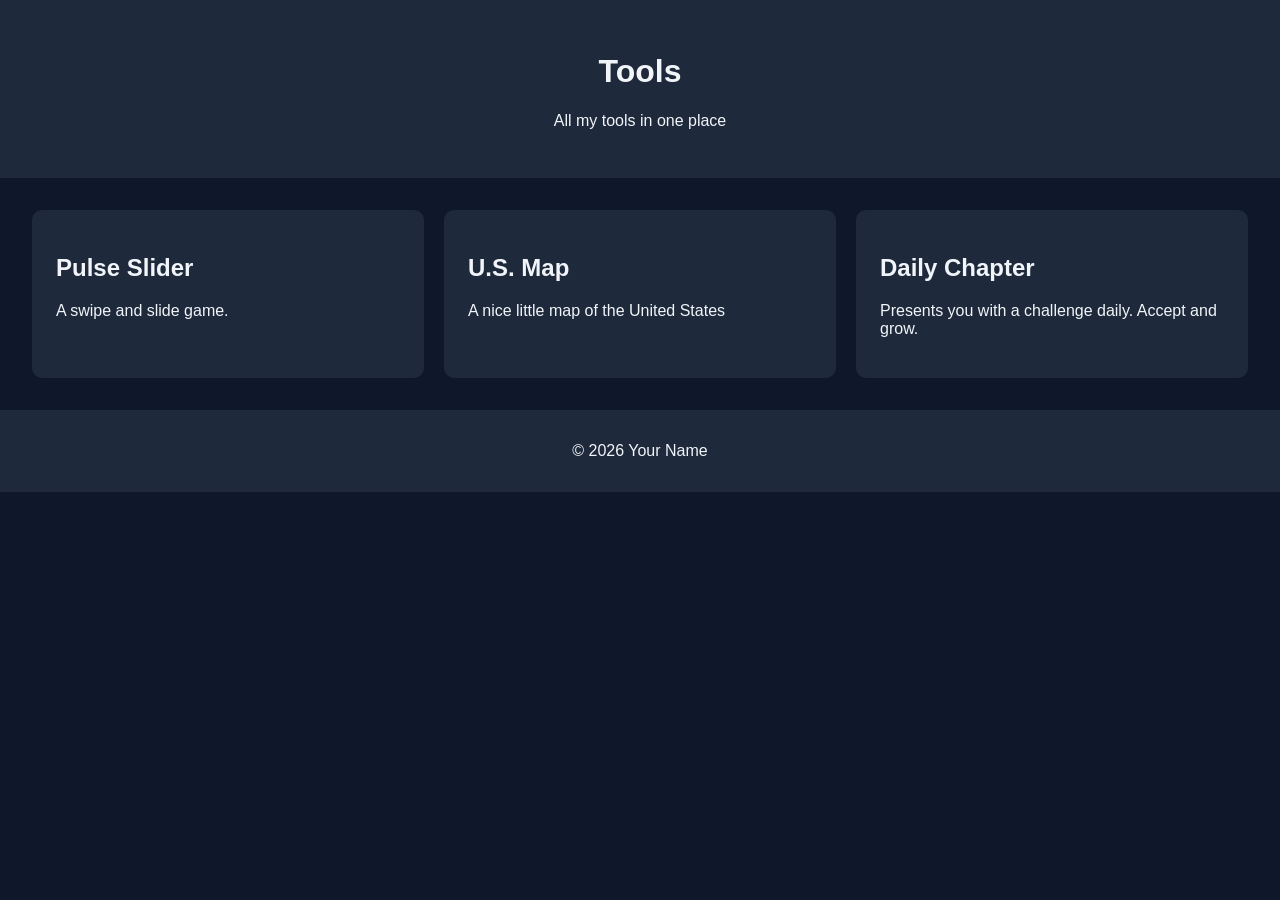
==== commit 793ea53f: "Update index.html" ====
--- a/index.html
+++ b/index.html
@@ -19,7 +19,7 @@
         <div class="tool-grid">
 
             <!-- TOOL BUTTON -->
-            <a href="tools/Typing-tutor/pulse_slide.html" class="tool-card">
+            <a href="pulse_slide.html" class="tool-card">
                 <h2>Pulse Slider</h2>
                 <p>A swipe and slide game.</p>
             </a>
--- a/style.css
+++ b/style.css
@@ -0,0 +1,52 @@
+/* ===== GLOBAL SETTINGS ===== */
+:root {
+    --bg-color: #0f172a;
+    --card-color: #1e293b;
+    --accent-color: #7c3aed;
+    --text-color: #f1f5f9;
+}
+
+/* ===== BODY ===== */
+body {
+    margin: 0;
+    font-family: Arial, sans-serif;
+    background: var(--bg-color);
+    color: var(--text-color);
+}
+
+/* ===== HEADER ===== */
+header {
+    text-align: center;
+    padding: 2rem;
+    background: var(--card-color);
+}
+
+/* ===== GRID ===== */
+.tool-grid {
+    display: grid;
+    grid-template-columns: repeat(auto-fit, minmax(200px, 1fr));
+    gap: 20px;
+    padding: 2rem;
+}
+
+/* ===== TOOL CARDS ===== */
+.tool-card {
+    background: var(--card-color);
+    padding: 1.5rem;
+    border-radius: 10px;
+    text-decoration: none;
+    color: var(--text-color);
+    transition: 0.2s;
+}
+
+.tool-card:hover {
+    transform: scale(1.05);
+    background: var(--accent-color);
+}
+
+/* ===== FOOTER ===== */
+footer {
+    text-align: center;
+    padding: 1rem;
+    background: var(--card-color);
+}
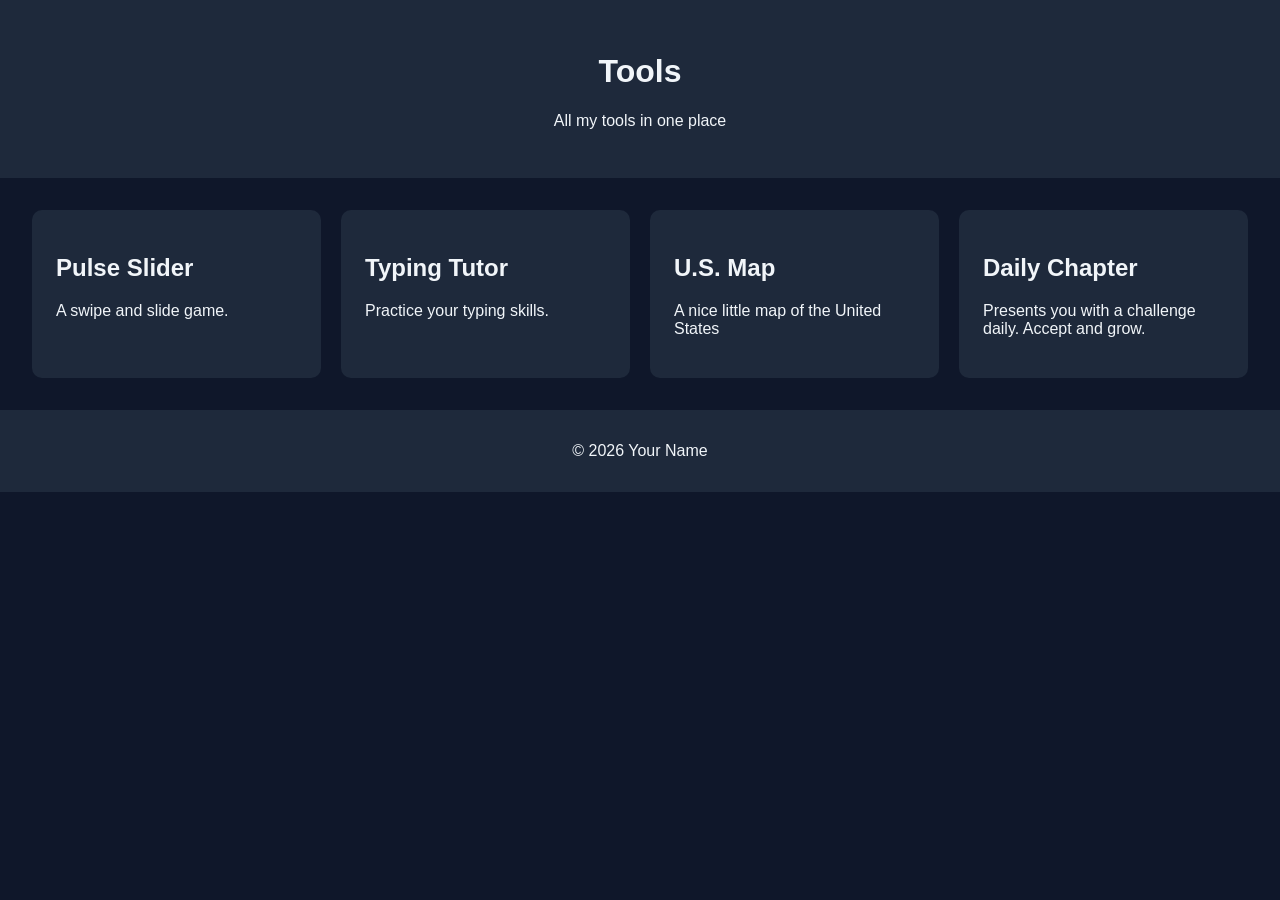
==== commit 35354646: "Update index.html" ====
--- a/index.html
+++ b/index.html
@@ -19,9 +19,14 @@
         <div class="tool-grid">
 
             <!-- TOOL BUTTON -->
-            <a href="pulse_slide.html" class="tool-card">
+            <a href="tools/pulse_slide/pulse_slide.html" class="tool-card">
                 <h2>Pulse Slider</h2>
                 <p>A swipe and slide game.</p>
+            </a>
+
+            <a href="CHANGE THIS" class="tool-card">
+                <h2>Typing Tutor</h2>
+                <p>Practice your typing skills.</p>
             </a>
 
             <a href="tools/US-map/index.html" class="tool-card">
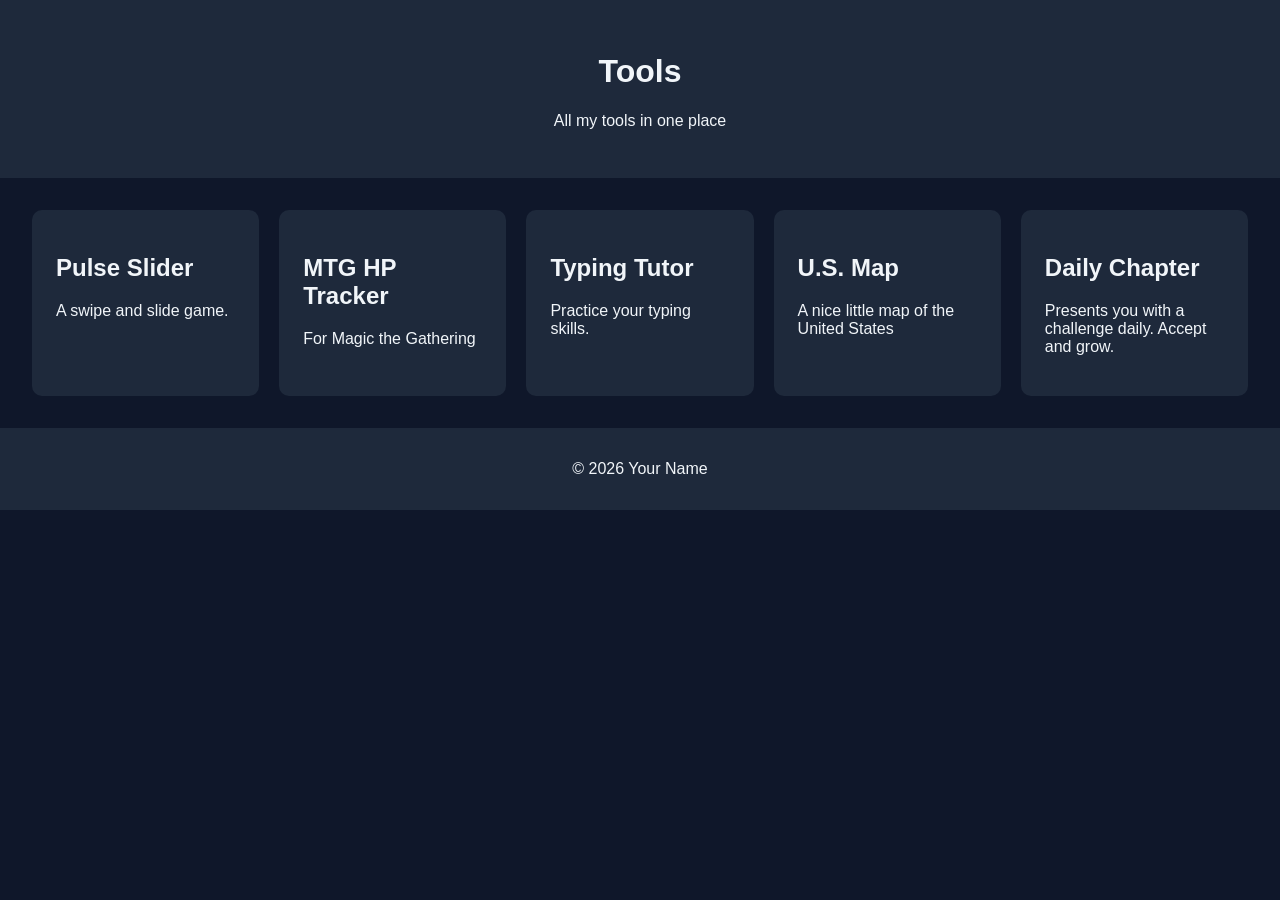
==== commit 9c08777e: "Update index.html" ====
--- a/index.html
+++ b/index.html
@@ -24,7 +24,12 @@
                 <p>A swipe and slide game.</p>
             </a>
 
-            <a href="CHANGE THIS" class="tool-card">
+            <a href="tools/mtg_tracker/mtg_tracker.html" class="tool-card">
+                <h2>MTG HP Tracker</h2>
+                <p>For Magic the Gathering</p>
+            </a>
+
+            <a href="tools/Typing-tutor/V2-typing_tutor.html" class="tool-card">
                 <h2>Typing Tutor</h2>
                 <p>Practice your typing skills.</p>
             </a>
